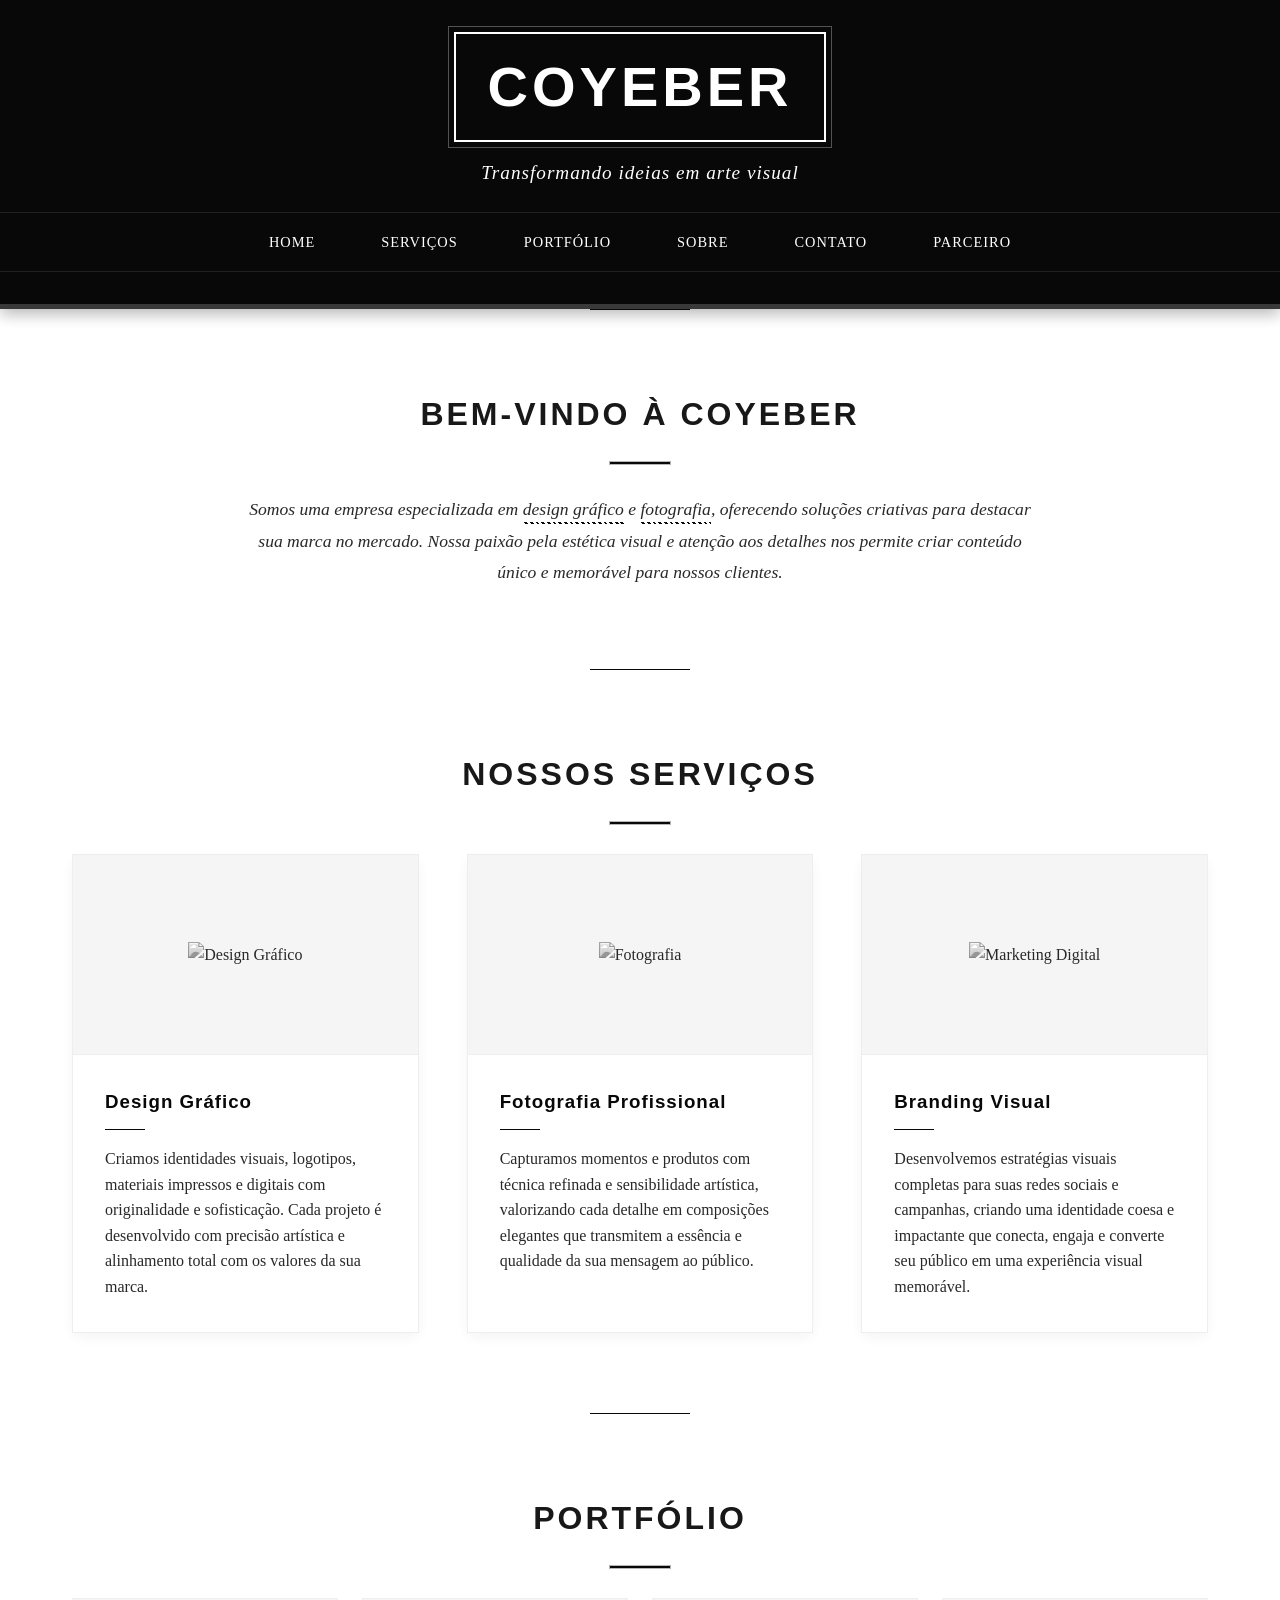
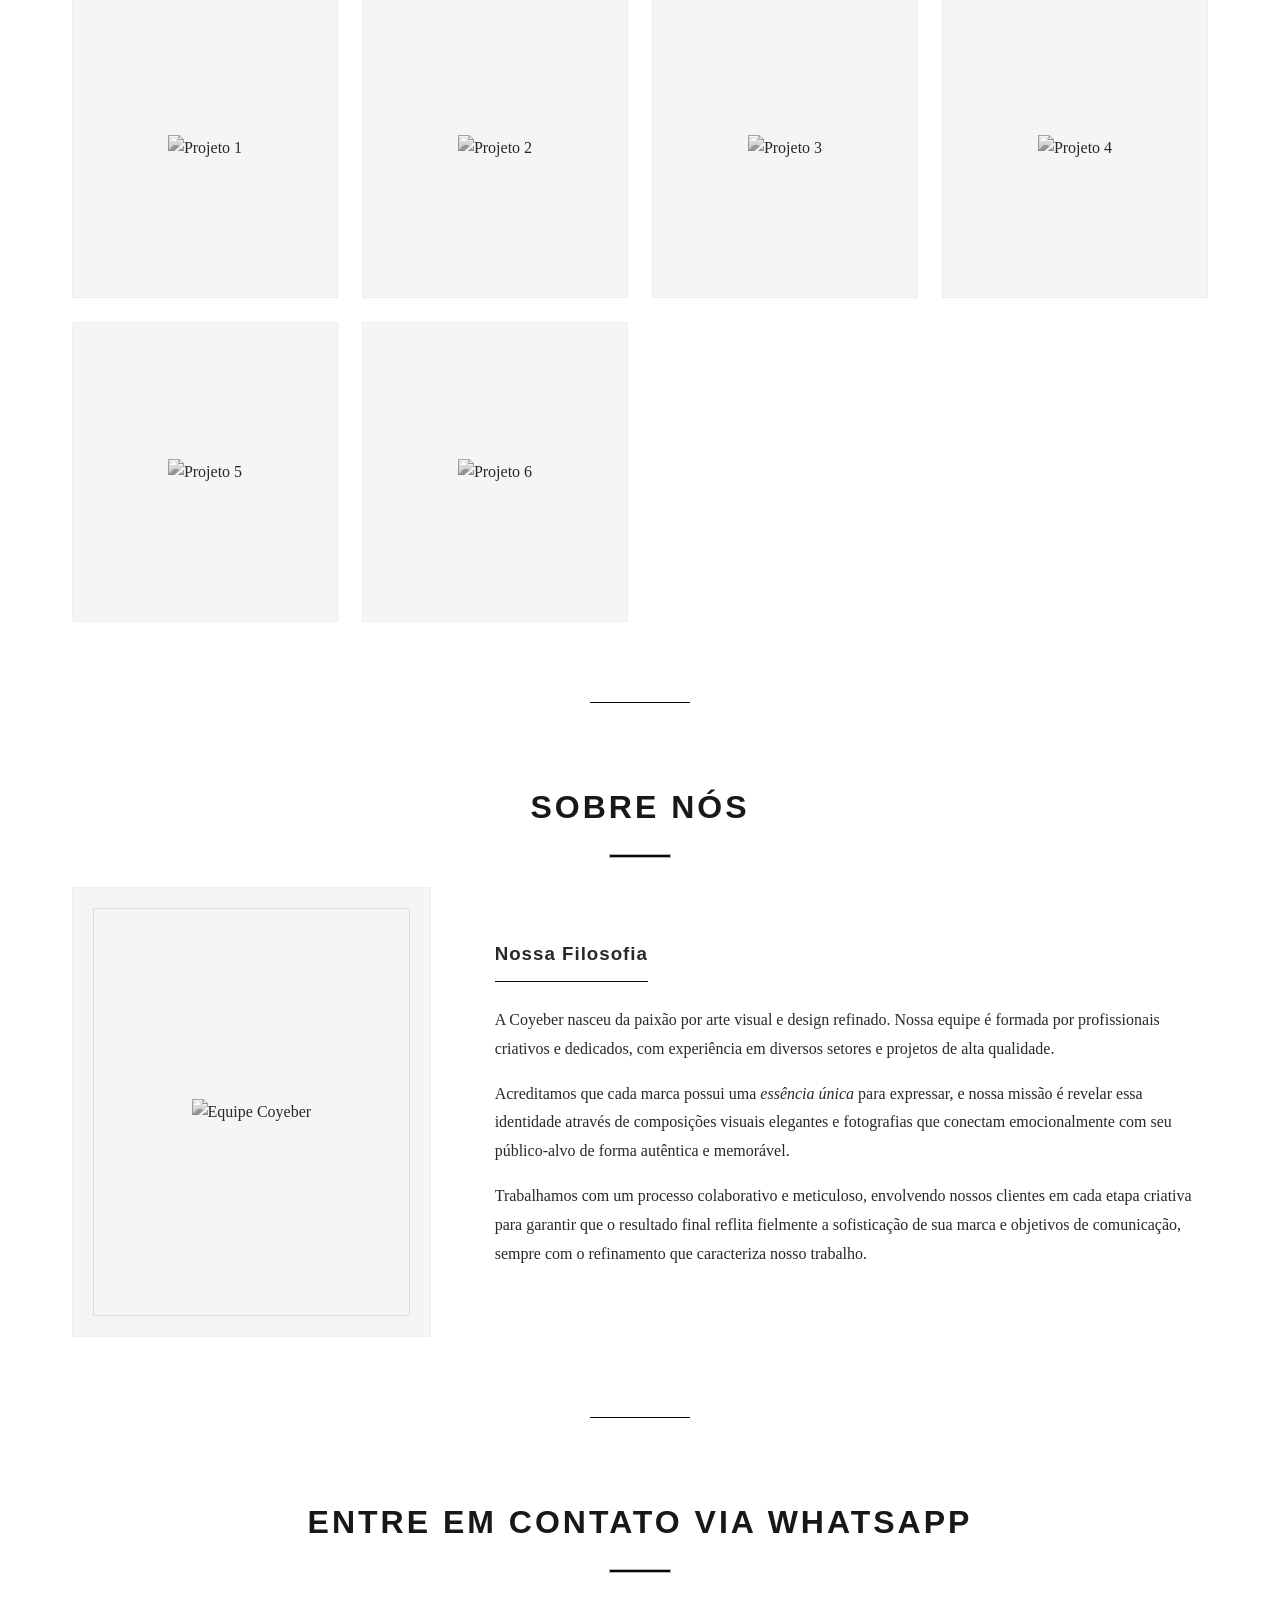
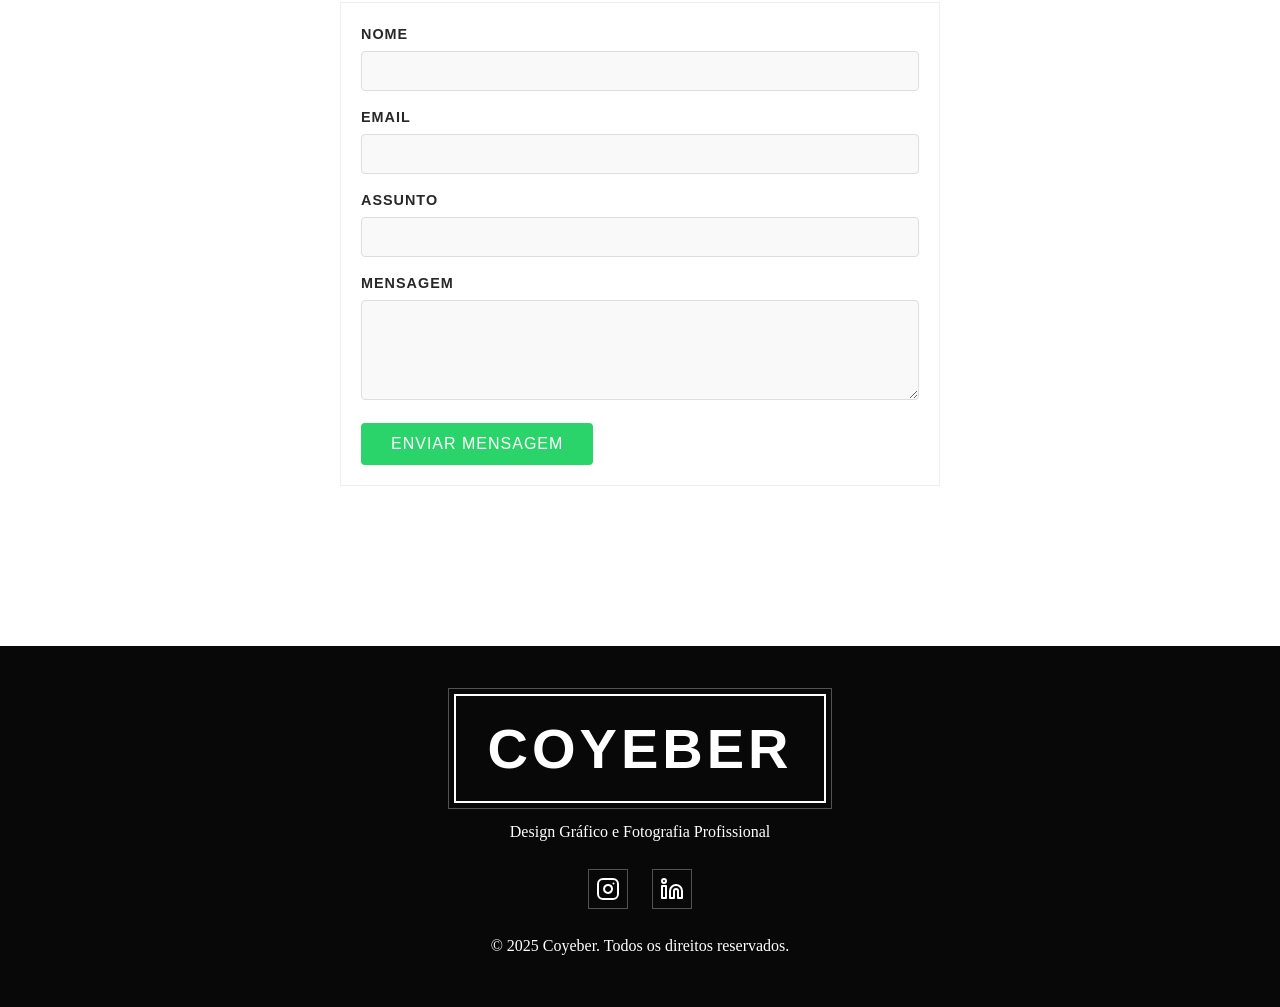
==== index.html @ 1d42cf5b "Add files via upload" ====
<!DOCTYPE html>
<html lang="pt-BR">
<head>
    <meta charset="UTF-8">
    <meta name="viewport" content="width=device-width, initial-scale=1.0">
    <title>Coyeber - Design Gráfico e Fotografia</title>
    <link rel="stylesheet" href="styles.css">
</head>

<head>
    <link rel="icon" type="image/png" href="https://i.ibb.co/xt2hvfv3/Screenshot-3-removebg-preview.png">
</head>
<body>
    <header>
        <div class="logo">COYEBER</div>
        <p class="tagline">Transformando ideias em arte visual</p>
        <nav>
            <ul>
                <li><a href="#home">Home</a></li>
                <li><a href="#services">Serviços</a></li>
                <li><a href="#portfolio">Portfólio</a></li>
                <li><a href="#about">Sobre</a></li>
                <li><a href="#contact">Contato</a></li>
                 <li><a href="about.html">Parceiro</a></li>
            </ul>
        </nav>
    </header>

    <section id="home">
        <h2>Bem-vindo à Coyeber</h2>
        <p style="text-align: center; max-width: 800px; margin: 0 auto; font-size: 1.1rem; line-height: 1.8; font-style: italic;">
            Somos uma empresa especializada em <span class="highlight-text">design gráfico</span> e <span class="highlight-text">fotografia</span>, 
            oferecendo soluções criativas para destacar sua marca no mercado. 
            Nossa paixão pela estética visual e atenção aos detalhes nos permite 
            criar conteúdo único e memorável para nossos clientes.
        </p>
    </section>

    <section id="services">
        <h2>Nossos Serviços</h2>
        <div class="services">
            <div class="service-card">
                <div class="service-img">
                    <img src="https://cdn.pixabay.com/photo/2025/05/13/12/40/sailboat-9597523_1280.jpg" alt="Design Gráfico">
                </div>
                <div class="service-content">
                    <h3>Design Gráfico</h3>
                    <p>Criamos identidades visuais, logotipos, materiais impressos e digitais com 
                       originalidade e sofisticação. Cada projeto é desenvolvido com precisão artística
                       e alinhamento total com os valores da sua marca.</p>
                </div>
            </div>
            
            <div class="service-card">
                <div class="service-img">
                    <img src="https://cdn.pixabay.com/photo/2025/05/07/18/46/lake-9585821_1280.jpg" alt="Fotografia">
                </div>
                <div class="service-content">
                    <h3>Fotografia Profissional</h3>
                    <p>Capturamos momentos e produtos com técnica refinada e sensibilidade artística, 
                       valorizando cada detalhe em composições elegantes que transmitem a essência 
                       e qualidade da sua mensagem ao público.</p>
                </div>
            </div>
            
            <div class="service-card">
                <div class="service-img">
                    <img src="https://cdn.pixabay.com/photo/2025/04/27/13/31/avocado-9563037_1280.png" alt="Marketing Digital">
                </div>
                <div class="service-content">
                    <h3>Branding Visual</h3>
                    <p>Desenvolvemos estratégias visuais completas para suas redes sociais e campanhas, 
                       criando uma identidade coesa e impactante que conecta, engaja e converte 
                       seu público em uma experiência visual memorável.</p>
                </div>
            </div>
        </div>
    </section>

    <section id="portfolio">
        <h2>Portfólio</h2>
        <div class="portfolio">
            <div class="portfolio-item">
                <img src="https://i.ibb.co/rRFffdH9/web2.png" alt="Projeto 1">
            </div>
            <div class="portfolio-item">
                <img src="https://i.ibb.co/fY47yX92/web1.png" alt="Projeto 2">
            </div>
            <div class="portfolio-item">
                <img src="https://i.ibb.co/Cpt9PYq6/web5.png" alt="Projeto 3">
            </div>
            <div class="portfolio-item">
                <img src="https://i.ibb.co/HDzFT3Fx/web3.png" alt="Projeto 4">
            </div>
            <div class="portfolio-item">
                <img src="https://i.ibb.co/k2YScjtb/web44.png" alt="Projeto 5">
            </div>
            <div class="portfolio-item">
                <img src="https://i.ibb.co/rf5d02sd/web55.png" alt="Projeto 6">
            </div>
        </div>
    </section>

    <section id="about">
        <h2>Sobre Nós</h2>
        <div class="about">
            <div class="about-img">
                <img src="https://i.ibb.co/Ldh6qwVG/312362047-164288369580008-6071600984556592697-n.jpg" alt="Equipe Coyeber">
            </div>
            <div class="about-content">
                <h3>Nossa Filosofia</h3>
                <p>A Coyeber nasceu da paixão por arte visual e design refinado. Nossa equipe é formada por profissionais 
                   criativos e dedicados, com experiência em diversos setores e projetos de alta qualidade.</p>
                <p>Acreditamos que cada marca possui uma <em>essência única</em> para expressar, e nossa missão é revelar 
                   essa identidade através de composições visuais elegantes e fotografias que conectam emocionalmente 
                   com seu público-alvo de forma autêntica e memorável.</p>
                <p>Trabalhamos com um processo colaborativo e meticuloso, envolvendo nossos clientes em cada etapa criativa para 
                   garantir que o resultado final reflita fielmente a sofisticação de sua marca e objetivos 
                   de comunicação, sempre com o refinamento que caracteriza nosso trabalho.</p>
            </div>
        </div>
    </section>

    <section id="contact">
        <h2>Entre em Contato via WhatsApp</h2>
        <div class="contact-form">
            <form id="whatsappForm">
                <div class="form-group">
                    <label for="name">Nome</label>
                    <input type="text" id="name" name="name" required>
                </div>
                <div class="form-group">
                    <label for="email">Email</label>
                    <input type="email" id="email" name="email" required>
                </div>
                <div class="form-group">
                    <label for="subject">Assunto</label>
                    <input type="text" id="subject" name="subject" required>
                </div>
                <div class="form-group">
                    <label for="message">Mensagem</label>
                    <textarea id="message" name="message" required></textarea>
                </div>
                <button type="submit">Enviar Mensagem</button>
            </form>
        </div>
    </section>

    <script>
        document.getElementById('whatsappForm').addEventListener('submit', function(e) {
            e.preventDefault();
            
         
            const nome = document.getElementById('name').value;
            const email = document.getElementById('email').value;
            const assunto = document.getElementById('subject').value;
            const mensagem = document.getElementById('message').value;
            
            const mensagemFormatada = `Nome: ${nome}%0AEmail: ${email}%0AAssunto: ${assunto}%0AMensagem: ${mensagem}`;
            
           
            const whatsappURL = `https://api.whatsapp.com/send?phone=+5581991485100&text=${mensagemFormatada}`;
            
            
            window.open(whatsappURL, '_blank');
        });
    </script>
</body>
</html>
    </section>

    <footer>
        <div class="logo">COYEBER</div>
        <p>Design Gráfico e Fotografia Profissional</p>
        <div class="social-links">
            <a href="https://www.instagram.com/coyeber/?hl=pt" target="_blank" aria-label="Instagram">
                <svg xmlns="http://www.w3.org/2000/svg" width="24" height="24" viewBox="0 0 24 24" fill="none" stroke="currentColor" stroke-width="2" stroke-linecap="round" stroke-linejoin="round">
                    <rect x="2" y="2" width="20" height="20" rx="5" ry="5"></rect>
                    <path d="M16 11.37A4 4 0 1 1 12.63 8 4 4 0 0 1 16 11.37z"></path>
                    <line x1="17.5" y1="6.5" x2="17.51" y2="6.5"></line>
                </svg>
            </a>
        
            <a href="https://www.linkedin.com/in/sergio-bandeira-da-cruz-junior-574755274/" target="_blank" aria-label="LinkedIn">
                <svg xmlns="http://www.w3.org/2000/svg" width="24" height="24" viewBox="0 0 24 24" fill="none" stroke="currentColor" stroke-width="2" stroke-linecap="round" stroke-linejoin="round">
                    <path d="M16 8a6 6 0 0 1 6 6v7h-4v-7a2 2 0 0 0-2-2 2 2 0 0 0-2 2v7h-4v-7a6 6 0 0 1 6-6z"></path>
                    <rect x="2" y="9" width="4" height="12"></rect>
                    <circle cx="4" cy="4" r="2"></circle>
                </svg>
            </a>
        </div>
        <p>&copy; 2025 Coyeber. Todos os direitos reservados.</p>
    </footer>
</body>
</html>
---- styles.css ----
:root {
    --primary-color: #000000;
    --secondary-color: #333333;
    --accent-color: #777777;
    --text-color: #222222;
    --light-color: #f5f5f5;
    --dark-color: #111111;
    --pattern-color: #444444;
}

* {
    margin: 0;
    padding: 0;
    box-sizing: border-box;
    font-family: 'Playfair Display', Georgia, serif;
}

body {
    background-color: var(--light-color);
    color: var(--text-color);
    line-height: 1.6;
    background-image: 
        radial-gradient(var(--pattern-color) 2px, transparent 2px),
        radial-gradient(var(--pattern-color) 2px, transparent 2px);
    background-size: 50px 50px;
    background-position: 0 0, 25px 25px;
    background-color: white;
    background-attachment: fixed;
    background-blend-mode: overlay;
    opacity: 0.97;
}

header {
    background-color: #000;
    background-image: url("https://e1.pxfuel.com/desktop-wallpaper/247/613/desktop-wallpaper-cute-youtube-backgrounds-banner-youtube.jpg");
    color: white;
    padding: 2rem 0;
    text-align: center;
    border-bottom: 5px solid #333;
    box-shadow: 0 5px 15px rgba(0, 0, 0, 0.3);
}

.logo {
    font-size: 3.5rem;
    font-weight: bold;
    letter-spacing: 4px;
    margin-bottom: 1rem;
    position: relative;
    display: inline-block;
    font-family: 'Montserrat', sans-serif;
    text-transform: uppercase;
    padding: 0.5rem 2rem;
    border: 2px solid white;
}

.logo::before {
    content: '';
    position: absolute;
    top: -8px;
    left: -8px;
    right: -8px;
    bottom: -8px;
    border: 1px solid rgba(255, 255, 255, 0.3);
}

.tagline {
    font-size: 1.2rem;
    font-weight: 300;
    margin-bottom: 1.5rem;
    font-style: italic;
    letter-spacing: 1px;
}

nav {
    background-color: rgba(0, 0, 0, 0.7);
    padding: 1rem;
    margin-top: 1.5rem;
    border-top: 1px solid rgba(255, 255, 255, 0.1);
    border-bottom: 1px solid rgba(255, 255, 255, 0.1);
}

nav ul {
    display: flex;
    justify-content: center;
    list-style: none;
}

nav ul li {
    margin: 0 1rem;
}

nav ul li a {
    color: white;
    text-decoration: none;
    font-weight: 400;
    transition: all 0.3s ease;
    text-transform: uppercase;
    font-size: 0.9rem;
    letter-spacing: 1px;
    padding: 0.5rem 1rem;
    border: 1px solid transparent;
}

nav ul li a:hover {
    color: #fff;
    border-color: rgba(255, 255, 255, 0.3);
}

section {
    padding: 5rem 2rem;
    max-width: 1200px;
    margin: 0 auto;
    position: relative;
}

section::before {
    content: '';
    position: absolute;
    top: 0;
    left: 50%;
    transform: translateX(-50%);
    width: 100px;
    height: 1px;
    background: #000;
}

h2 {
    text-align: center;
    margin-bottom: 3rem;
    color: var(--dark-color);
    position: relative;
    padding-bottom: 1.5rem;
    font-family: 'Montserrat', sans-serif;
    text-transform: uppercase;
    letter-spacing: 3px;
    font-size: 2rem;
}

h2::after {
    content: '';
    position: absolute;
    bottom: 0;
    left: 50%;
    transform: translateX(-50%);
    width: 60px;
    height: 2px;
    background: #000;
    box-shadow: 0 0 0 1px rgba(0, 0, 0, 0.3);
}

.services {
    display: grid;
    grid-template-columns: repeat(auto-fit, minmax(300px, 1fr));
    gap: 3rem;
}

.service-card {
    background-color: white;
    border-radius: 0;
    overflow: hidden;
    box-shadow: 0 5px 15px rgba(0, 0, 0, 0.05);
    transition: transform 0.3s ease, box-shadow 0.3s ease;
    position: relative;
    border: 1px solid #eee;
}

.service-card::before {
    content: '';
    position: absolute;
    top: 0;
    left: 0;
    right: 0;
    bottom: 0;
    background-image: url("https://e1.pxfuel.com/desktop-wallpaper/247/613/desktop-wallpaper-cute-youtube-backgrounds-banner-youtube.jpg");
    opacity: 0.7;
    z-index: -1;
    background-attachment: fixed;
}

.service-card:hover {
    transform: translateY(-5px);
    box-shadow: 0 15px 30px rgba(0, 0, 0, 0.1);
}

.service-img {
    height: 200px;
    background-color: #f5f5f5;
    display: flex;
    align-items: center;
    justify-content: center;
    filter: grayscale(100%);
    transition: all 0.3s ease;
    overflow: hidden;
    border-bottom: 1px solid #eee;
}

.service-card:hover .service-img {
    filter: grayscale(0%);
}

.service-content {
    padding: 2rem;
}

.service-content h3 {
    color: #000;
    margin-bottom: 1rem;
    font-family: 'Montserrat', sans-serif;
    letter-spacing: 1px;
    position: relative;
    padding-bottom: 0.8rem;
}

.service-content h3::after {
    content: '';
    position: absolute;
    bottom: 0;
    left: 0;
    width: 40px;
    height: 1px;
    background: #000;
}

.portfolio {
    display: grid;
    grid-template-columns: repeat(auto-fit, minmax(250px, 1fr));
    gap: 1.5rem;
}

.portfolio-item {
    height: 300px;
    background-color: #f5f5f5;
    overflow: hidden;
    position: relative;
    display: flex;
    align-items: center;
    justify-content: center;
    filter: grayscale(100%);
    transition: all 0.4s ease;
    border: 1px solid #eee;
}

.portfolio-item::after {
    content: '';
    position: absolute;
    top: 0;
    left: 0;
    right: 0;
    bottom: 0;
    background: rgba(0, 0, 0, 0);
    transition: all 0.4s ease;
    z-index: 1;
}

.portfolio-item:hover {
    filter: grayscale(0%);
}

.portfolio-item:hover::after {
    background: rgba(0, 0, 0, 0.1);
}

.about {
    display: flex;
    align-items: center;
    gap: 4rem;
    flex-wrap: wrap;
}

.about-img {
    flex: 1;
    min-width: 300px;
    height: 450px;
    background-color: #f5f5f5;
    position: relative;
    display: flex;
    align-items: center;
    justify-content: center;
    filter: grayscale(100%);
    transition: all 0.3s ease;
    overflow: hidden;
    border: 1px solid #eee;
}

.about-img::before {
    content: '';
    position: absolute;
    top: 20px;
    left: 20px;
    right: 20px;
    bottom: 20px;
    border: 1px solid rgba(0, 0, 0, 0.1);
    z-index: 1;
}

.about-content {
    flex: 2;
    min-width: 300px;
}

.about-content h3 {
    margin-bottom: 1.5rem;
    font-family: 'Montserrat', sans-serif;
    letter-spacing: 1px;
    position: relative;
    padding-bottom: 0.8rem;
    display: inline-block;
}

.about-content h3::after {
    content: '';
    position: absolute;
    bottom: 0;
    left: 0;
    width: 100%;
    height: 1px;
    background: #000;
}

.about-content p {
    margin-bottom: 1rem;
    line-height: 1.8;
}

.contact-form {
    max-width: 600px;
    margin: 0 auto;
    padding: 2rem;
    background-color: white;
    border: 1px solid #eee;
    position: relative;
}

.contact-form::before {
    content: '';
    position: absolute;
    top: 0;
    left: 0;
    right: 0;
    bottom: 0;
    background-image: url("data:image/svg+xml,%3Csvg width='6' height='6' viewBox='0 0 6 6' xmlns='http://www.w3.org/2000/svg'%3E%3Cg fill='%23000000' fill-opacity='0.03' fill-rule='evenodd'%3E%3Cpath d='M5 0h1L0 5v1H5V0zm1 5v1H5v-1H0v-1h5V0h1v5z'/%3E%3C/g%3E%3C/svg%3E");
    z-index: -1;
    opacity: 0.7;
}

.form-group {
    margin-bottom: 1.5rem;
}

.form-group label {
    display: block;
    margin-bottom: 0.5rem;
    font-weight: 500;
    font-family: 'Montserrat', sans-serif;
    letter-spacing: 1px;
    font-size: 0.9rem;
    text-transform: uppercase;
}

.form-group input,
.form-group textarea {
    width: 100%;
    padding: 0.75rem;
    border: 1px solid #ddd;
    font-size: 1rem;
    background-color: #f9f9f9;
    transition: all 0.3s ease;
}

.form-group input:focus,
.form-group textarea:focus {
    outline: none;
    border-color: #000;
    box-shadow: 0 0 0 2px rgba(0, 0, 0, 0.1);
}

.form-group textarea {
    height: 150px;
    resize: vertical;
}

button {
    background-color: #000;
    color: white;
    border: none;
    padding: 0.75rem 2rem;
    font-size: 0.9rem;
    cursor: pointer;
    transition: all 0.3s ease;
    text-transform: uppercase;
    letter-spacing: 1px;
    position: relative;
    overflow: hidden;
    font-family: 'Montserrat', sans-serif;
}

button::after {
    content: '';
    position: absolute;
    top: 0;
    left: -100%;
    width: 100%;
    height: 100%;
    background: rgba(255, 255, 255, 0.2);
    transition: all 0.3s ease;
}

button:hover::after {
    left: 100%;
}

button:hover {
    background-color: #333;
}

footer {
    background-color: #000;
    color: white;
    text-align: center;
    padding: 3rem 2rem;
    margin-top: 5rem;
    background-image: url("https://e1.pxfuel.com/desktop-wallpaper/247/613/desktop-wallpaper-cute-youtube-backgrounds-banner-youtube.jpg");
}

.social-links {
    display: flex;
    justify-content: center;
    margin: 1.5rem 0;
    gap: 1.5rem;
}

.social-links a {
    color: white;
    font-size: 1.5rem;
    transition: all 0.3s ease;
    width: 40px;
    height: 40px;
    border: 1px solid rgba(255, 255, 255, 0.3);
    display: flex;
    align-items: center;
    justify-content: center;
}

.social-links a:hover {
    color: #fff;
    background-color: rgba(255, 255, 255, 0.1);
    transform: translateY(-3px);
}

@media (max-width: 768px) {
    .logo {
        font-size: 2.5rem;
        letter-spacing: 2px;
        padding: 0.3rem 1rem;
    }
    
    nav ul {
        flex-direction: column;
        gap: 0.5rem;
        align-items: center;
    }
    
    nav ul li a {
        padding: 0.3rem 0.8rem;
        font-size: 0.8rem;
    }
    
    .about {
        flex-direction: column;
        gap: 2rem;
    }
    
    section {
        padding: 3rem 1rem;
    }
    
    h2 {
        font-size: 1.5rem;
        letter-spacing: 2px;
    }
    
    .services {
        gap: 2rem;
    }
    
    .portfolio {
        grid-template-columns: repeat(auto-fit, minmax(200px, 1fr));
        gap: 1rem;
    }
    
    .portfolio-item {
        height: 250px;
    }
}


.highlight-text {
    position: relative;
    display: inline-block;
}

.highlight-text::after {
    content: '';
    position: absolute;
    bottom: 2px;
    left: 0;
    width: 100%;
    height: 2px;
    background: repeating-linear-gradient(
        45deg,
        transparent,
        transparent 2px,
        #000 2px,
        #000 4px
    );
}

.turtle-pattern {
    background-image: 
        radial-gradient(circle at 25% 25%, #000 2px, transparent 2px),
        radial-gradient(circle at 75% 75%, #000 2px, transparent 2px),
        radial-gradient(circle at 25% 75%, #000 1px, transparent 1px),
        radial-gradient(circle at 75% 25%, #000 1px, transparent 1px);
    background-size: 40px 40px;
    background-position: 0 0, 0 0, 20px 20px, 20px 20px;
}

.contact-form {
    max-width: 600px;
    margin: 0 auto;
    padding: 20px;
}

.form-group {
    margin-bottom: 15px;
}

.form-group label {
    display: block;
    margin-bottom: 5px;
    font-weight: bold;
}

.form-group input,
.form-group textarea {
    width: 100%;
    padding: 10px;
    border: 1px solid #ddd;
    border-radius: 4px;
    font-size: 16px;
}

.form-group textarea {
    height: 100px;
    resize: vertical;
}

button[type="submit"] {
    background-color: #25D366;
    color: white;
    padding: 12px 30px;
    border: none;
    border-radius: 4px;
    font-size: 16px;
    cursor: pointer;
    transition: background-color 0.3s;
}

button[type="submit"]:hover {
    background-color: #128C7E;
}

h2 {
    text-align: center;
    margin-bottom: 30px;
}
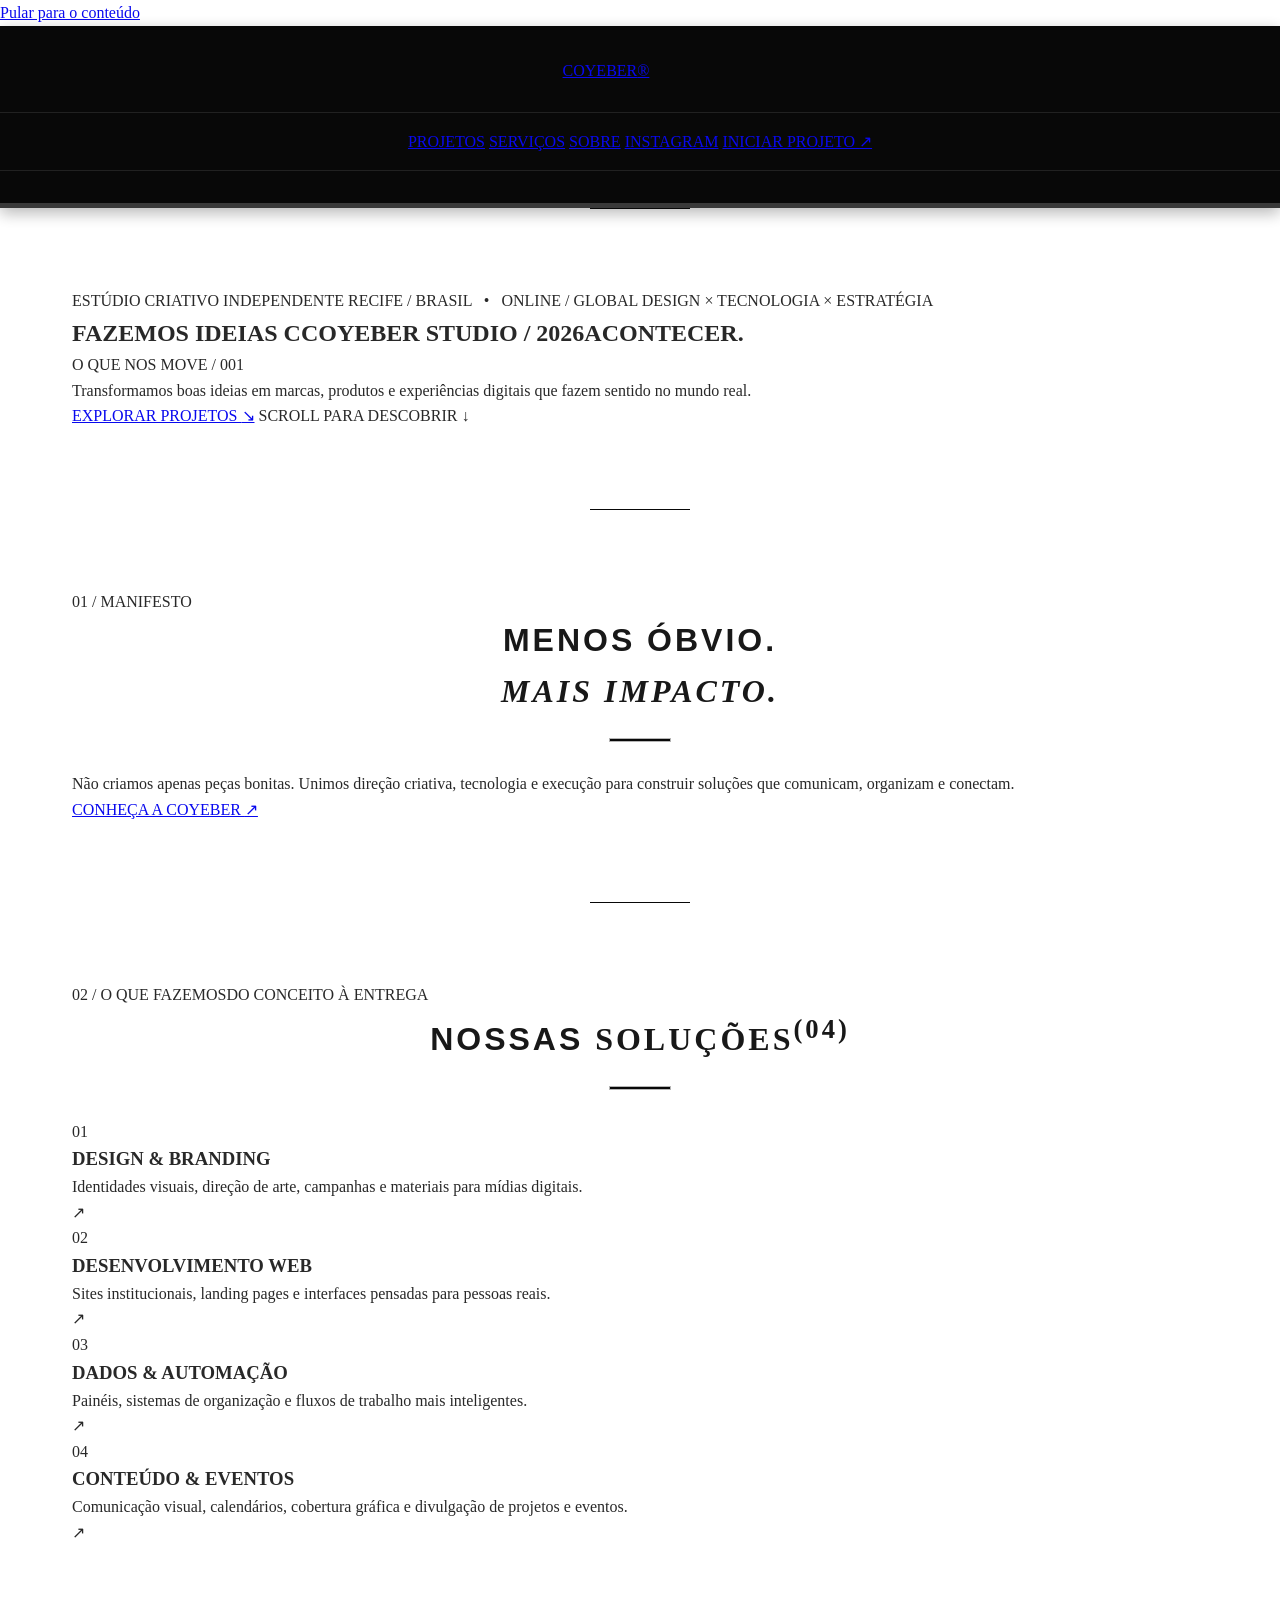
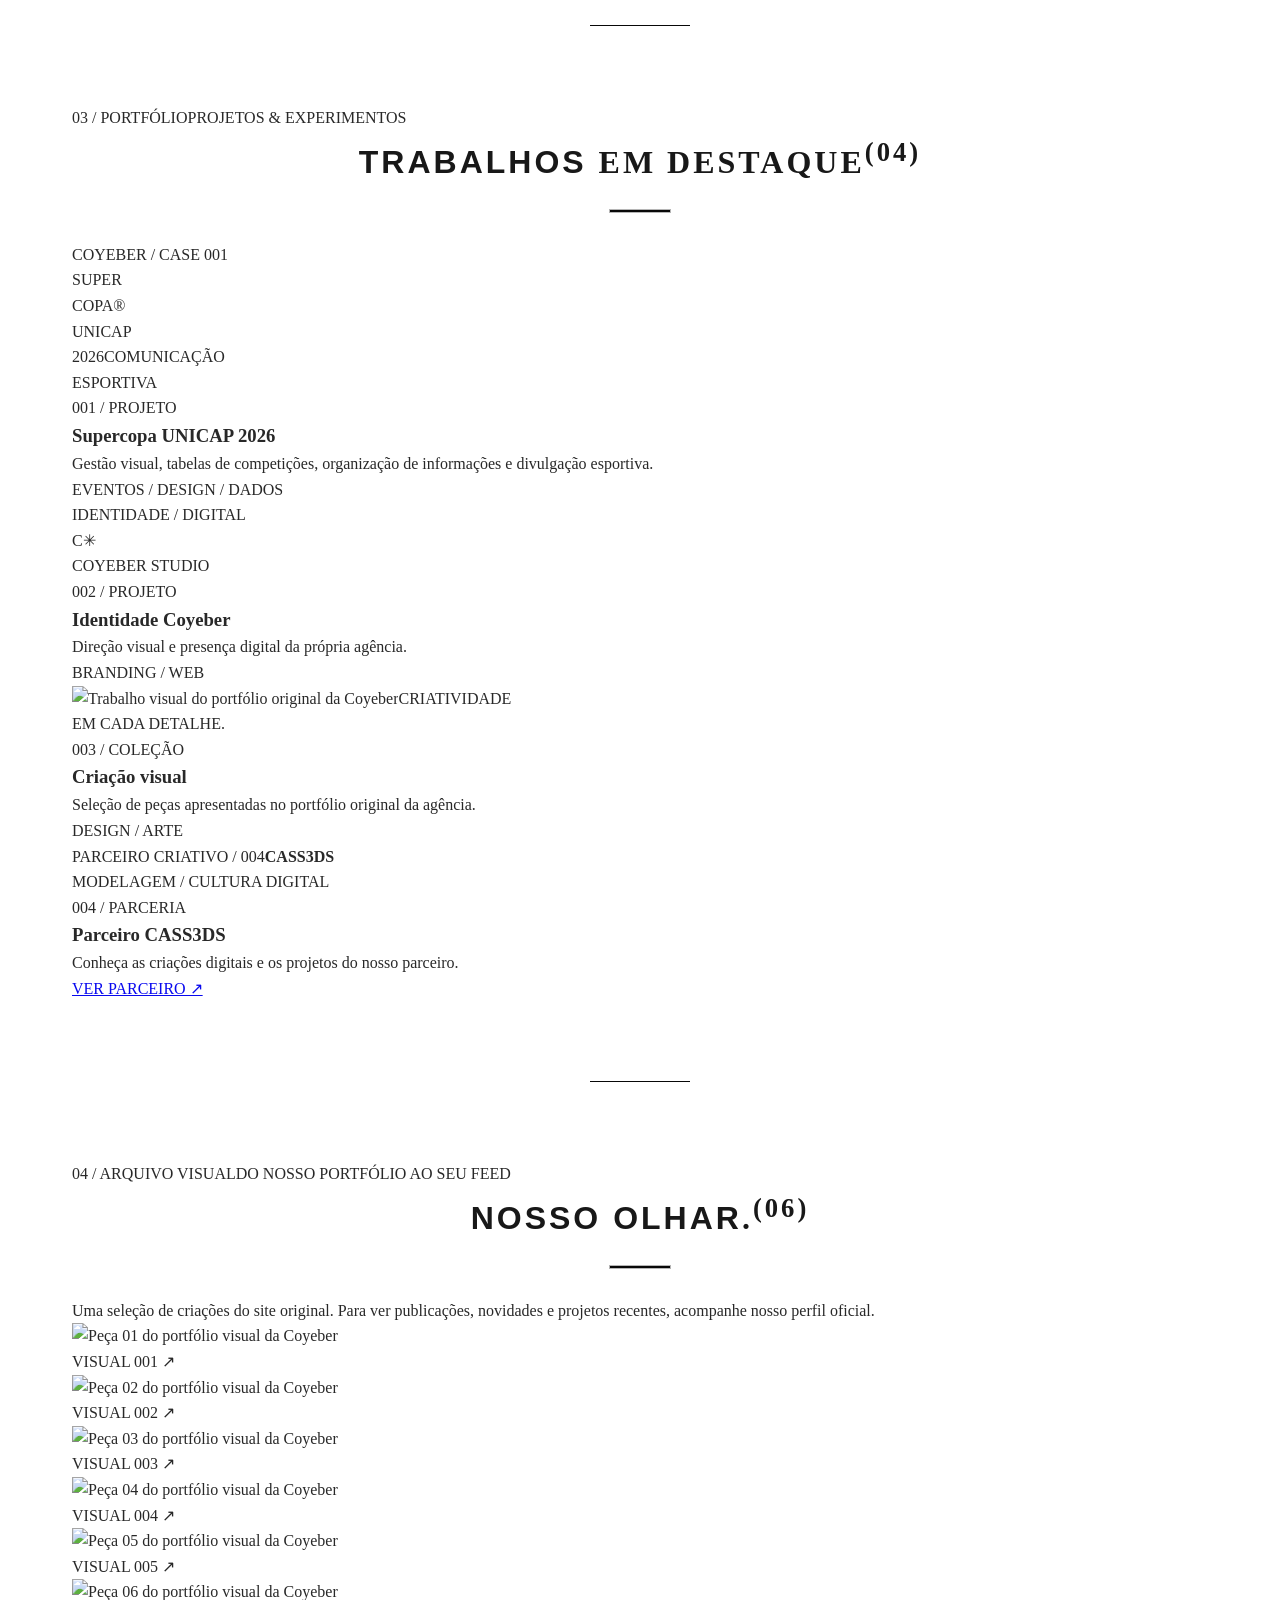
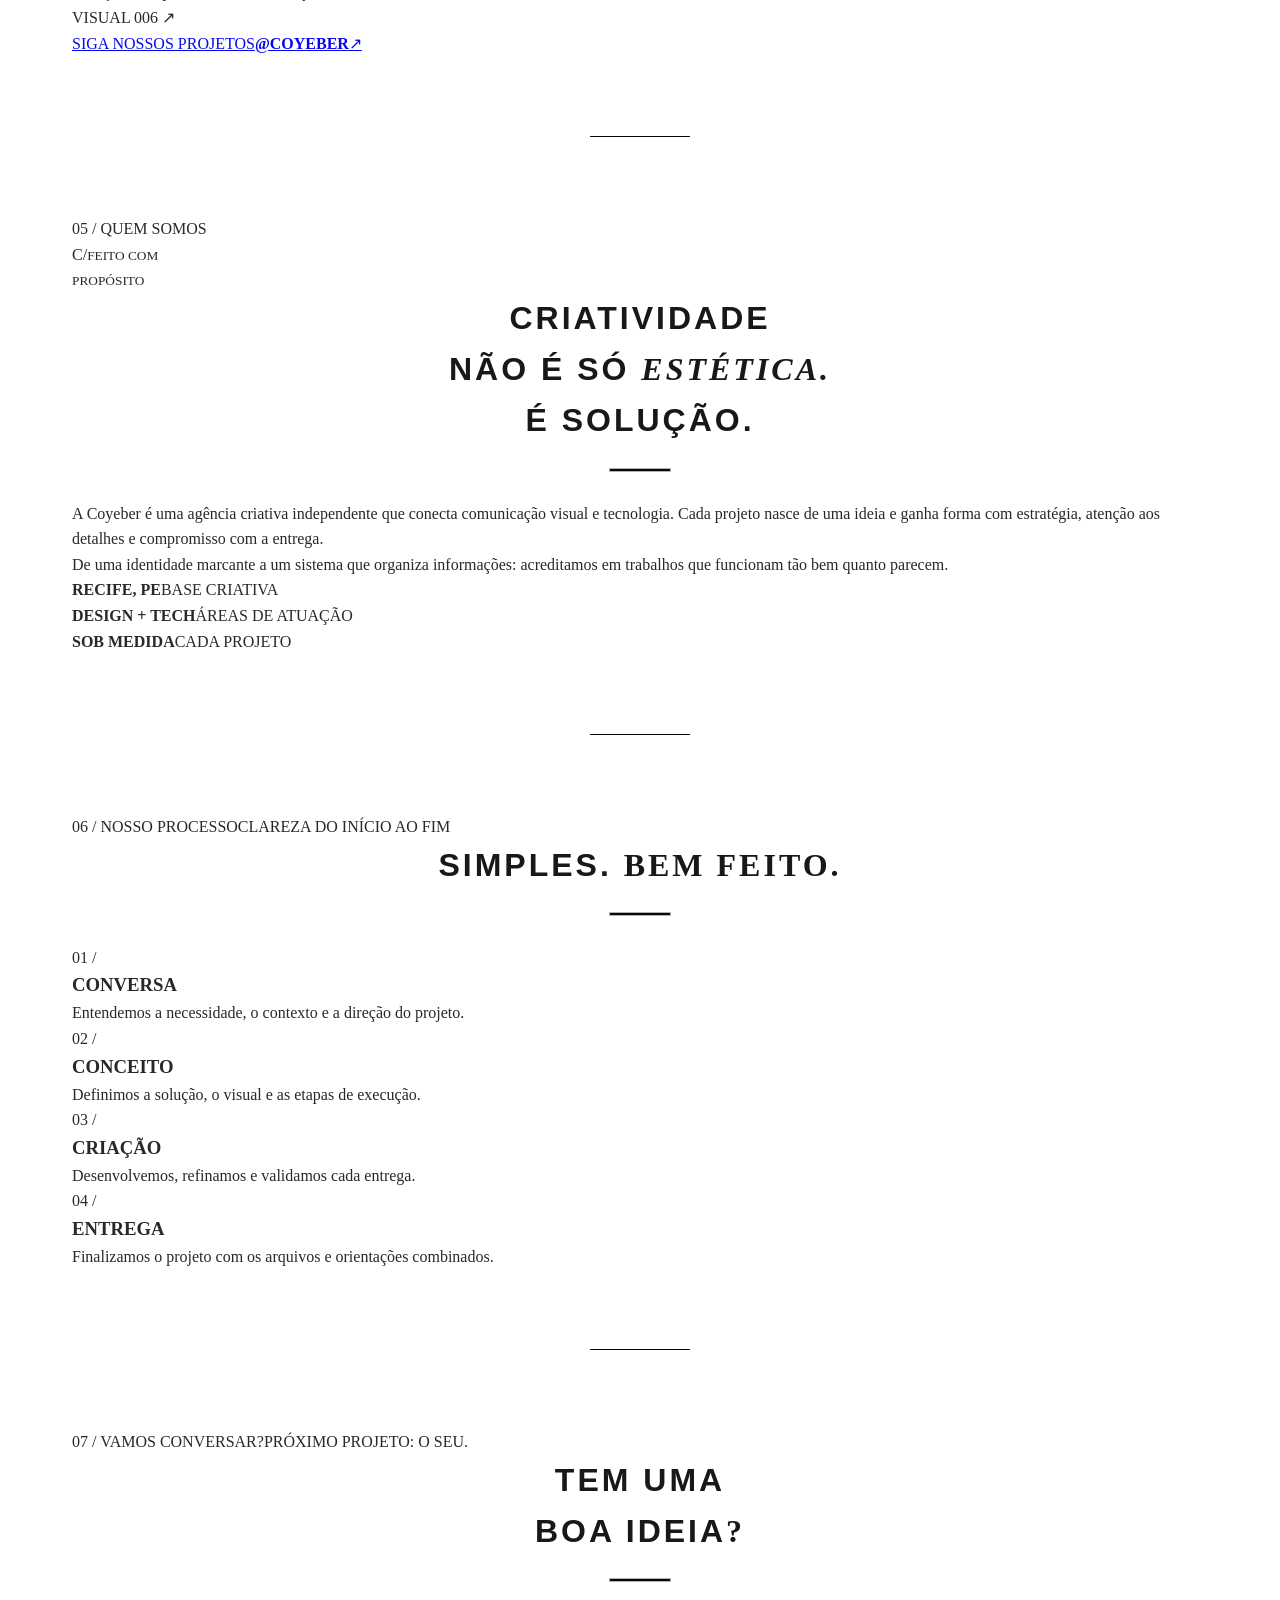
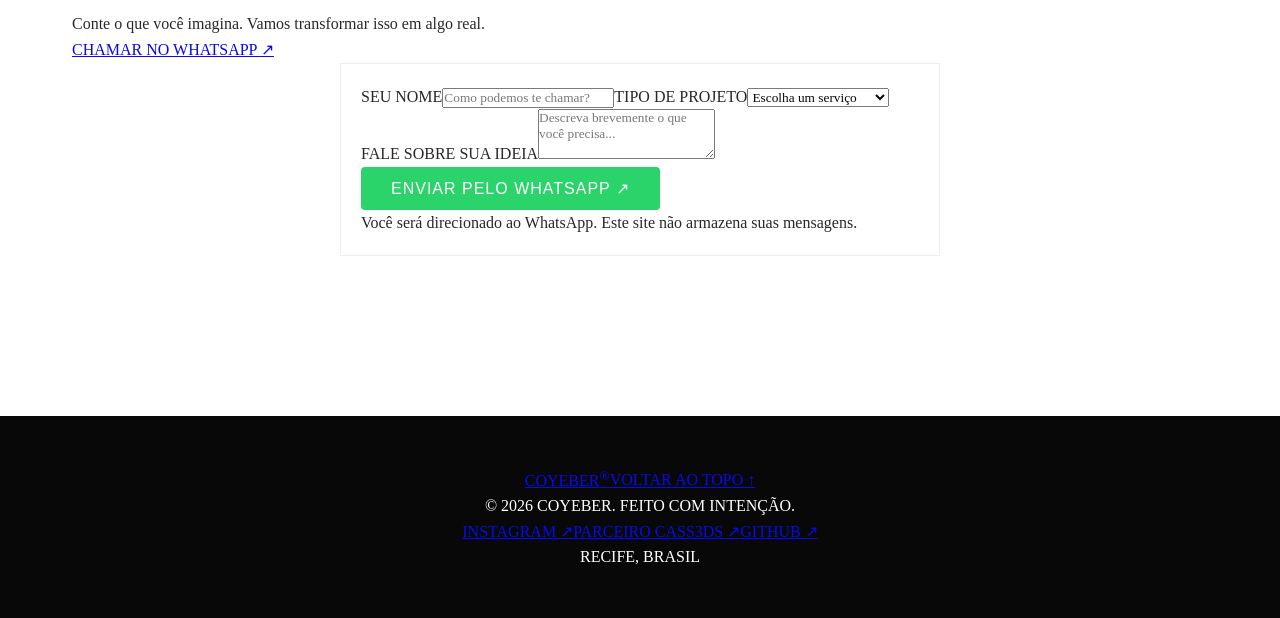
==== commit 9272bbb0: "Redesign: reestrutura landing page e portfolio Coyeber" ====
--- a/index.html
+++ b/index.html
@@ -1,195 +1,166 @@
-<!DOCTYPE html>
-<html lang="pt-BR">
-<head>
-    <meta charset="UTF-8">
-    <meta name="viewport" content="width=device-width, initial-scale=1.0">
-    <title>Coyeber - Design Gráfico e Fotografia</title>
-    <link rel="stylesheet" href="styles.css">
-</head>
-
-<head>
-    <link rel="icon" type="image/png" href="https://i.ibb.co/xt2hvfv3/Screenshot-3-removebg-preview.png">
-</head>
-<body>
-    <header>
-        <div class="logo">COYEBER</div>
-        <p class="tagline">Transformando ideias em arte visual</p>
-        <nav>
-            <ul>
-                <li><a href="#home">Home</a></li>
-                <li><a href="#services">Serviços</a></li>
-                <li><a href="#portfolio">Portfólio</a></li>
-                <li><a href="#about">Sobre</a></li>
-                <li><a href="#contact">Contato</a></li>
-                 <li><a href="about.html">Parceiro</a></li>
-            </ul>
-        </nav>
-    </header>
-
-    <section id="home">
-        <h2>Bem-vindo à Coyeber</h2>
-        <p style="text-align: center; max-width: 800px; margin: 0 auto; font-size: 1.1rem; line-height: 1.8; font-style: italic;">
-            Somos uma empresa especializada em <span class="highlight-text">design gráfico</span> e <span class="highlight-text">fotografia</span>, 
-            oferecendo soluções criativas para destacar sua marca no mercado. 
-            Nossa paixão pela estética visual e atenção aos detalhes nos permite 
-            criar conteúdo único e memorável para nossos clientes.
-        </p>
-    </section>
-
-    <section id="services">
-        <h2>Nossos Serviços</h2>
-        <div class="services">
-            <div class="service-card">
-                <div class="service-img">
-                    <img src="https://cdn.pixabay.com/photo/2025/05/13/12/40/sailboat-9597523_1280.jpg" alt="Design Gráfico">
-                </div>
-                <div class="service-content">
-                    <h3>Design Gráfico</h3>
-                    <p>Criamos identidades visuais, logotipos, materiais impressos e digitais com 
-                       originalidade e sofisticação. Cada projeto é desenvolvido com precisão artística
-                       e alinhamento total com os valores da sua marca.</p>
-                </div>
-            </div>
-            
-            <div class="service-card">
-                <div class="service-img">
-                    <img src="https://cdn.pixabay.com/photo/2025/05/07/18/46/lake-9585821_1280.jpg" alt="Fotografia">
-                </div>
-                <div class="service-content">
-                    <h3>Fotografia Profissional</h3>
-                    <p>Capturamos momentos e produtos com técnica refinada e sensibilidade artística, 
-                       valorizando cada detalhe em composições elegantes que transmitem a essência 
-                       e qualidade da sua mensagem ao público.</p>
-                </div>
-            </div>
-            
-            <div class="service-card">
-                <div class="service-img">
-                    <img src="https://cdn.pixabay.com/photo/2025/04/27/13/31/avocado-9563037_1280.png" alt="Marketing Digital">
-                </div>
-                <div class="service-content">
-                    <h3>Branding Visual</h3>
-                    <p>Desenvolvemos estratégias visuais completas para suas redes sociais e campanhas, 
-                       criando uma identidade coesa e impactante que conecta, engaja e converte 
-                       seu público em uma experiência visual memorável.</p>
-                </div>
-            </div>
-        </div>
-    </section>
-
-    <section id="portfolio">
-        <h2>Portfólio</h2>
-        <div class="portfolio">
-            <div class="portfolio-item">
-                <img src="https://i.ibb.co/rRFffdH9/web2.png" alt="Projeto 1">
-            </div>
-            <div class="portfolio-item">
-                <img src="https://i.ibb.co/fY47yX92/web1.png" alt="Projeto 2">
-            </div>
-            <div class="portfolio-item">
-                <img src="https://i.ibb.co/Cpt9PYq6/web5.png" alt="Projeto 3">
-            </div>
-            <div class="portfolio-item">
-                <img src="https://i.ibb.co/HDzFT3Fx/web3.png" alt="Projeto 4">
-            </div>
-            <div class="portfolio-item">
-                <img src="https://i.ibb.co/k2YScjtb/web44.png" alt="Projeto 5">
-            </div>
-            <div class="portfolio-item">
-                <img src="https://i.ibb.co/rf5d02sd/web55.png" alt="Projeto 6">
-            </div>
-        </div>
-    </section>
-
-    <section id="about">
-        <h2>Sobre Nós</h2>
-        <div class="about">
-            <div class="about-img">
-                <img src="https://i.ibb.co/Ldh6qwVG/312362047-164288369580008-6071600984556592697-n.jpg" alt="Equipe Coyeber">
-            </div>
-            <div class="about-content">
-                <h3>Nossa Filosofia</h3>
-                <p>A Coyeber nasceu da paixão por arte visual e design refinado. Nossa equipe é formada por profissionais 
-                   criativos e dedicados, com experiência em diversos setores e projetos de alta qualidade.</p>
-                <p>Acreditamos que cada marca possui uma <em>essência única</em> para expressar, e nossa missão é revelar 
-                   essa identidade através de composições visuais elegantes e fotografias que conectam emocionalmente 
-                   com seu público-alvo de forma autêntica e memorável.</p>
-                <p>Trabalhamos com um processo colaborativo e meticuloso, envolvendo nossos clientes em cada etapa criativa para 
-                   garantir que o resultado final reflita fielmente a sofisticação de sua marca e objetivos 
-                   de comunicação, sempre com o refinamento que caracteriza nosso trabalho.</p>
-            </div>
-        </div>
-    </section>
-
-    <section id="contact">
-        <h2>Entre em Contato via WhatsApp</h2>
-        <div class="contact-form">
-            <form id="whatsappForm">
-                <div class="form-group">
-                    <label for="name">Nome</label>
-                    <input type="text" id="name" name="name" required>
-                </div>
-                <div class="form-group">
-                    <label for="email">Email</label>
-                    <input type="email" id="email" name="email" required>
-                </div>
-                <div class="form-group">
-                    <label for="subject">Assunto</label>
-                    <input type="text" id="subject" name="subject" required>
-                </div>
-                <div class="form-group">
-                    <label for="message">Mensagem</label>
-                    <textarea id="message" name="message" required></textarea>
-                </div>
-                <button type="submit">Enviar Mensagem</button>
-            </form>
-        </div>
-    </section>
-
-    <script>
-        document.getElementById('whatsappForm').addEventListener('submit', function(e) {
-            e.preventDefault();
-            
-         
-            const nome = document.getElementById('name').value;
-            const email = document.getElementById('email').value;
-            const assunto = document.getElementById('subject').value;
-            const mensagem = document.getElementById('message').value;
-            
-            const mensagemFormatada = `Nome: ${nome}%0AEmail: ${email}%0AAssunto: ${assunto}%0AMensagem: ${mensagem}`;
-            
-           
-            const whatsappURL = `https://api.whatsapp.com/send?phone=+5581991485100&text=${mensagemFormatada}`;
-            
-            
-            window.open(whatsappURL, '_blank');
-        });
-    </script>
-</body>
-</html>
-    </section>
-
-    <footer>
-        <div class="logo">COYEBER</div>
-        <p>Design Gráfico e Fotografia Profissional</p>
-        <div class="social-links">
-            <a href="https://www.instagram.com/coyeber/?hl=pt" target="_blank" aria-label="Instagram">
-                <svg xmlns="http://www.w3.org/2000/svg" width="24" height="24" viewBox="0 0 24 24" fill="none" stroke="currentColor" stroke-width="2" stroke-linecap="round" stroke-linejoin="round">
-                    <rect x="2" y="2" width="20" height="20" rx="5" ry="5"></rect>
-                    <path d="M16 11.37A4 4 0 1 1 12.63 8 4 4 0 0 1 16 11.37z"></path>
-                    <line x1="17.5" y1="6.5" x2="17.51" y2="6.5"></line>
-                </svg>
-            </a>
-        
-            <a href="https://www.linkedin.com/in/sergio-bandeira-da-cruz-junior-574755274/" target="_blank" aria-label="LinkedIn">
-                <svg xmlns="http://www.w3.org/2000/svg" width="24" height="24" viewBox="0 0 24 24" fill="none" stroke="currentColor" stroke-width="2" stroke-linecap="round" stroke-linejoin="round">
-                    <path d="M16 8a6 6 0 0 1 6 6v7h-4v-7a2 2 0 0 0-2-2 2 2 0 0 0-2 2v7h-4v-7a6 6 0 0 1 6-6z"></path>
-                    <rect x="2" y="9" width="4" height="12"></rect>
-                    <circle cx="4" cy="4" r="2"></circle>
-                </svg>
-            </a>
-        </div>
-        <p>&copy; 2025 Coyeber. Todos os direitos reservados.</p>
-    </footer>
-</body>
+<!DOCTYPE html>
+<html lang="pt-BR">
+<head>
+  <meta charset="UTF-8">
+  <meta name="viewport" content="width=device-width, initial-scale=1">
+  <meta name="theme-color" content="#f6f6f3">
+  <meta name="description" content="Coyeber é uma agência criativa de Recife: design, identidade visual, desenvolvimento web, dados e experiências digitais. Conheça os projetos e comece o seu.">
+  <meta name="author" content="Agência Coyeber">
+  <meta property="og:type" content="website">
+  <meta property="og:locale" content="pt_BR">
+  <meta property="og:title" content="Coyeber® — Ideias que acontecem">
+  <meta property="og:description" content="Design, tecnologia e experiências digitais. Fazemos ideias acontecer.">
+  <meta property="og:url" content="https://coyeber.github.io/page/">
+  <meta property="og:image" content="https://i.ibb.co/xt2hvfv3/Screenshot-3-removebg-preview.png">
+  <meta name="twitter:card" content="summary_large_image">
+  <link rel="canonical" href="https://coyeber.github.io/page/">
+  <link rel="icon" type="image/png" href="https://i.ibb.co/xt2hvfv3/Screenshot-3-removebg-preview.png">
+  <link rel="preconnect" href="https://fonts.googleapis.com">
+  <link rel="preconnect" href="https://fonts.gstatic.com" crossorigin>
+  <link href="https://fonts.googleapis.com/css2?family=DM+Mono:wght@400;500&family=Inter+Tight:wght@400;500;600;700;800;900&display=swap" rel="stylesheet">
+  <link rel="stylesheet" href="styles.css">
+  <title>Coyeber® — Agência criativa & tecnologia</title>
+</head>
+<body>
+  <a href="#conteudo" class="skip-link">Pular para o conteúdo</a>
+  <header class="site-header" id="topo">
+    <div class="header-inner">
+      <a href="#topo" class="brand" aria-label="Coyeber, início">COYEBER<span class="brand-mark">®</span></a>
+      <button class="menu-toggle" aria-label="Abrir menu" aria-controls="primary-nav" aria-expanded="false"><span></span><span></span></button>
+      <nav class="primary-nav" id="primary-nav" aria-label="Navegação principal">
+        <a href="#projetos"><i aria-hidden="true"></i> PROJETOS</a>
+        <a href="#servicos"><i aria-hidden="true"></i> SERVIÇOS</a>
+        <a href="#sobre"><i aria-hidden="true"></i> SOBRE</a>
+        <a href="#instagram"><i aria-hidden="true"></i> INSTAGRAM</a>
+        <a href="#contato" class="nav-contact"><i aria-hidden="true"></i> INICIAR PROJETO <span aria-hidden="true">↗</span></a>
+      </nav>
+    </div>
+  </header>
+  <main id="conteudo">
+    <section class="hero section-shell" aria-labelledby="hero-title">
+      <div class="hero-meta">
+        <span><span class="status-dot" aria-hidden="true"></span> ESTÚDIO CRIATIVO INDEPENDENTE</span>
+        <span>RECIFE / BRASIL &nbsp; • &nbsp; ONLINE / GLOBAL</span>
+        <span>DESIGN × TECNOLOGIA × ESTRATÉGIA</span>
+      </div>
+      <div class="hero-composition">
+        <h1 id="hero-title" class="hero-title">
+          <span>FAZEMOS</span>
+          <span class="hero-indent">IDEIAS</span>
+          <span class="hero-ending"><span class="hero-object" aria-label="Marca gráfica da Coyeber"><span class="hero-object-core">C</span><span class="object-caption">COYEBER STUDIO / 2026</span></span><span>ACONTECER<span class="hero-period">.</span></span></span>
+        </h1>
+        <div class="hero-side-note"><span class="small-label">O QUE NOS MOVE / 001</span><p>Transformamos boas ideias em marcas, produtos e experiências digitais que fazem sentido no mundo real.</p></div>
+      </div>
+      <div class="hero-bottom">
+        <a href="#projetos" class="inline-link">EXPLORAR PROJETOS <span aria-hidden="true">↘</span></a>
+        <span>SCROLL PARA DESCOBRIR <span aria-hidden="true">↓</span></span>
+      </div>
+    </section>
+    <div class="hero-stripes" aria-hidden="true"><span></span><span></span><span></span></div>
+
+    <section class="intro-section" aria-label="Manifesto">
+      <div class="section-shell intro-layout">
+        <p class="section-kicker">01 / MANIFESTO</p>
+        <div>
+          <h2>MENOS ÓBVIO.<br><em>MAIS IMPACTO.</em></h2>
+          <p>Não criamos apenas peças bonitas. Unimos direção criativa, tecnologia e execução para construir soluções que comunicam, organizam e conectam.</p>
+          <a class="text-link text-link-light" href="#sobre">CONHEÇA A COYEBER <span aria-hidden="true">↗</span></a>
+        </div>
+      </div>
+    </section>
+
+    <section class="services-section section-shell" id="servicos" aria-labelledby="services-title">
+      <div class="section-heading"><div class="section-heading-top"><span>02 / O QUE FAZEMOS</span><span>DO CONCEITO À ENTREGA</span></div><h2 id="services-title">NOSSAS <span>SOLUÇÕES</span><sup>(04)</sup></h2></div>
+      <div class="services-list">
+        <article class="service-row"><span class="service-num">01</span><div><h3>DESIGN & BRANDING</h3><p>Identidades visuais, direção de arte, campanhas e materiais para mídias digitais.</p></div><span class="service-arrow" aria-hidden="true">↗</span></article>
+        <article class="service-row"><span class="service-num">02</span><div><h3>DESENVOLVIMENTO WEB</h3><p>Sites institucionais, landing pages e interfaces pensadas para pessoas reais.</p></div><span class="service-arrow" aria-hidden="true">↗</span></article>
+        <article class="service-row"><span class="service-num">03</span><div><h3>DADOS & AUTOMAÇÃO</h3><p>Painéis, sistemas de organização e fluxos de trabalho mais inteligentes.</p></div><span class="service-arrow" aria-hidden="true">↗</span></article>
+        <article class="service-row"><span class="service-num">04</span><div><h3>CONTEÚDO & EVENTOS</h3><p>Comunicação visual, calendários, cobertura gráfica e divulgação de projetos e eventos.</p></div><span class="service-arrow" aria-hidden="true">↗</span></article>
+      </div>
+    </section>
+
+    <section class="works-section" id="projetos" aria-labelledby="works-title">
+      <div class="section-shell">
+        <div class="section-heading"><div class="section-heading-top"><span>03 / PORTFÓLIO</span><span>PROJETOS & EXPERIMENTOS</span></div><h2 id="works-title">TRABALHOS <span>EM DESTAQUE</span><sup>(04)</sup></h2></div>
+        <div class="featured-grid">
+          <article class="project-card project-large">
+            <div class="project-cover cover-supercopa" role="img" aria-label="Composição editorial preta e vermelha com os dizeres Supercopa UNICAP 2026">
+              <span class="cover-micro">COYEBER / CASE 001</span><div class="super-text">SUPER<br>COPA<span>®</span></div><div class="cover-foot"><span>UNICAP<br>2026</span><span>COMUNICAÇÃO<br>ESPORTIVA</span></div>
+            </div>
+            <div class="project-info"><div><span class="project-index">001 / PROJETO</span><h3>Supercopa UNICAP 2026</h3><p>Gestão visual, tabelas de competições, organização de informações e divulgação esportiva.</p></div><span class="project-type">EVENTOS / DESIGN / DADOS</span></div>
+          </article>
+          <article class="project-card">
+            <div class="project-cover cover-identity" role="img" aria-label="Composição gráfica com o nome Coyeber em branco sobre preto">
+              <span class="cover-micro">IDENTIDADE / DIGITAL</span><div class="identity-symbol">C<span>✳</span></div><span class="identity-name">COYEBER STUDIO</span>
+            </div>
+            <div class="project-info"><div><span class="project-index">002 / PROJETO</span><h3>Identidade Coyeber</h3><p>Direção visual e presença digital da própria agência.</p></div><span class="project-type">BRANDING / WEB</span></div>
+          </article>
+          <article class="project-card">
+            <div class="project-cover cover-gallery"><img src="https://i.ibb.co/rRFffdH9/web2.png" alt="Trabalho visual do portfólio original da Coyeber" loading="lazy" decoding="async"><span class="cover-stamp">CRIATIVIDADE<br>EM CADA DETALHE.</span></div>
+            <div class="project-info"><div><span class="project-index">003 / COLEÇÃO</span><h3>Criação visual</h3><p>Seleção de peças apresentadas no portfólio original da agência.</p></div><span class="project-type">DESIGN / ARTE</span></div>
+          </article>
+          <article class="project-card">
+            <div class="project-cover cover-partner" role="img" aria-label="Composição tipográfica CASS3DS, criação digital e modelagem 3D">
+              <span class="cover-micro">PARCEIRO CRIATIVO / 004</span><strong>CASS<span>3DS</span></strong><div class="partner-grid" aria-hidden="true"></div><span class="partner-bottom">MODELAGEM / CULTURA DIGITAL</span>
+            </div>
+            <div class="project-info"><div><span class="project-index">004 / PARCERIA</span><h3>Parceiro CASS3DS</h3><p>Conheça as criações digitais e os projetos do nosso parceiro.</p></div><a class="project-type project-action" href="about.html" aria-label="Conhecer parceiro CASS3DS">VER PARCEIRO ↗</a></div>
+          </article>
+        </div>
+      </div>
+    </section>
+
+    <section class="archive-section section-shell" id="instagram" aria-labelledby="archive-title">
+      <div class="section-heading"><div class="section-heading-top"><span>04 / ARQUIVO VISUAL</span><span>DO NOSSO PORTFÓLIO AO SEU FEED</span></div><h2 id="archive-title">NOSSO OLHAR<span>.</span><sup>(06)</sup></h2></div>
+      <p class="archive-lead">Uma seleção de criações do site original. Para ver publicações, novidades e projetos recentes, acompanhe nosso perfil oficial.</p>
+      <div class="archive-grid">
+        <figure><img src="https://i.ibb.co/rRFffdH9/web2.png" alt="Peça 01 do portfólio visual da Coyeber" loading="lazy" decoding="async"><figcaption>VISUAL 001 <span>↗</span></figcaption></figure>
+        <figure><img src="https://i.ibb.co/fY47yX92/web1.png" alt="Peça 02 do portfólio visual da Coyeber" loading="lazy" decoding="async"><figcaption>VISUAL 002 <span>↗</span></figcaption></figure>
+        <figure><img src="https://i.ibb.co/Cpt9PYq6/web5.png" alt="Peça 03 do portfólio visual da Coyeber" loading="lazy" decoding="async"><figcaption>VISUAL 003 <span>↗</span></figcaption></figure>
+        <figure><img src="https://i.ibb.co/HDzFT3Fx/web3.png" alt="Peça 04 do portfólio visual da Coyeber" loading="lazy" decoding="async"><figcaption>VISUAL 004 <span>↗</span></figcaption></figure>
+        <figure><img src="https://i.ibb.co/k2YScjtb/web44.png" alt="Peça 05 do portfólio visual da Coyeber" loading="lazy" decoding="async"><figcaption>VISUAL 005 <span>↗</span></figcaption></figure>
+        <figure><img src="https://i.ibb.co/rf5d02sd/web55.png" alt="Peça 06 do portfólio visual da Coyeber" loading="lazy" decoding="async"><figcaption>VISUAL 006 <span>↗</span></figcaption></figure>
+      </div>
+      <a class="instagram-cta" href="https://www.instagram.com/coyeber/" target="_blank" rel="noopener noreferrer"><span><span class="small-label">SIGA NOSSOS PROJETOS</span><strong>@COYEBER</strong></span><span class="instagram-cta-arrow" aria-hidden="true">↗</span></a>
+    </section>
+
+    <section class="about-section" id="sobre" aria-labelledby="about-title">
+      <div class="section-shell about-layout">
+        <div class="about-left"><span class="section-kicker">05 / QUEM SOMOS</span><div class="about-badge" aria-hidden="true"><span>C/</span><small>FEITO COM<br>PROPÓSITO</small></div></div>
+        <div class="about-right">
+          <h2 id="about-title">CRIATIVIDADE<br>NÃO É SÓ <em>ESTÉTICA.</em><br>É SOLUÇÃO.</h2>
+          <div class="about-text"><p>A Coyeber é uma agência criativa independente que conecta comunicação visual e tecnologia. Cada projeto nasce de uma ideia e ganha forma com estratégia, atenção aos detalhes e compromisso com a entrega.</p><p>De uma identidade marcante a um sistema que organiza informações: acreditamos em trabalhos que funcionam tão bem quanto parecem.</p></div>
+          <div class="about-facts"><div><strong>RECIFE, PE</strong><span>BASE CRIATIVA</span></div><div><strong>DESIGN + TECH</strong><span>ÁREAS DE ATUAÇÃO</span></div><div><strong>SOB MEDIDA</strong><span>CADA PROJETO</span></div></div>
+        </div>
+      </div>
+    </section>
+
+    <section class="process-section section-shell" aria-labelledby="process-title">
+      <div class="section-heading"><div class="section-heading-top"><span>06 / NOSSO PROCESSO</span><span>CLAREZA DO INÍCIO AO FIM</span></div><h2 id="process-title">SIMPLES. <span>BEM FEITO.</span></h2></div>
+      <div class="process-grid"><div><span>01 /</span><h3>CONVERSA</h3><p>Entendemos a necessidade, o contexto e a direção do projeto.</p></div><div><span>02 /</span><h3>CONCEITO</h3><p>Definimos a solução, o visual e as etapas de execução.</p></div><div><span>03 /</span><h3>CRIAÇÃO</h3><p>Desenvolvemos, refinamos e validamos cada entrega.</p></div><div><span>04 /</span><h3>ENTREGA</h3><p>Finalizamos o projeto com os arquivos e orientações combinados.</p></div></div>
+    </section>
+
+    <section class="contact-section" id="contato" aria-labelledby="contact-title">
+      <div class="section-shell">
+        <div class="contact-top"><span>07 / VAMOS CONVERSAR?</span><span>PRÓXIMO PROJETO: O SEU.</span></div>
+        <h2 id="contact-title">TEM UMA<br>BOA IDEIA<span>?</span></h2>
+        <div class="contact-columns">
+          <div class="contact-copy"><p>Conte o que você imagina. Vamos transformar isso em algo real.</p><a href="https://wa.me/5581991485100?text=Ol%C3%A1%2C%20Coyeber!%20Quero%20conversar%20sobre%20um%20projeto." target="_blank" rel="noopener noreferrer" class="contact-quick">CHAMAR NO WHATSAPP <span>↗</span></a></div>
+          <form id="contact-form" class="contact-form">
+            <div class="field-grid"><label>SEU NOME<input name="nome" type="text" maxlength="90" autocomplete="name" placeholder="Como podemos te chamar?" required></label><label>TIPO DE PROJETO<select name="servico" required><option value="" disabled selected>Escolha um serviço</option><option>Design e branding</option><option>Desenvolvimento web</option><option>Dados e automação</option><option>Conteúdo e eventos</option><option>Outro / ainda não sei</option></select></label></div>
+            <label>FALE SOBRE SUA IDEIA<textarea name="mensagem" rows="3" maxlength="1500" placeholder="Descreva brevemente o que você precisa..." required></textarea></label>
+            <button type="submit">ENVIAR PELO WHATSAPP <span aria-hidden="true">↗</span></button>
+            <p class="form-disclaimer">Você será direcionado ao WhatsApp. Este site não armazena suas mensagens.</p>
+          </form>
+        </div>
+      </div>
+    </section>
+  </main>
+  <footer class="site-footer">
+    <div class="section-shell">
+      <div class="footer-top"><a class="footer-wordmark" href="#topo">COYEBER<sup>®</sup></a><a href="#topo" class="back-top">VOLTAR AO TOPO ↑</a></div>
+      <div class="footer-bottom"><span>© <span id="year">2026</span> COYEBER. FEITO COM INTENÇÃO.</span><div><a href="https://www.instagram.com/coyeber/" target="_blank" rel="noopener noreferrer">INSTAGRAM ↗</a><a href="about.html">PARCEIRO CASS3DS ↗</a><a href="https://github.com/coyeber" target="_blank" rel="noopener noreferrer">GITHUB ↗</a></div><span>RECIFE, BRASIL</span></div>
+    </div>
+  </footer>
+  <script src="script.js" defer></script>
+</body>
 </html>
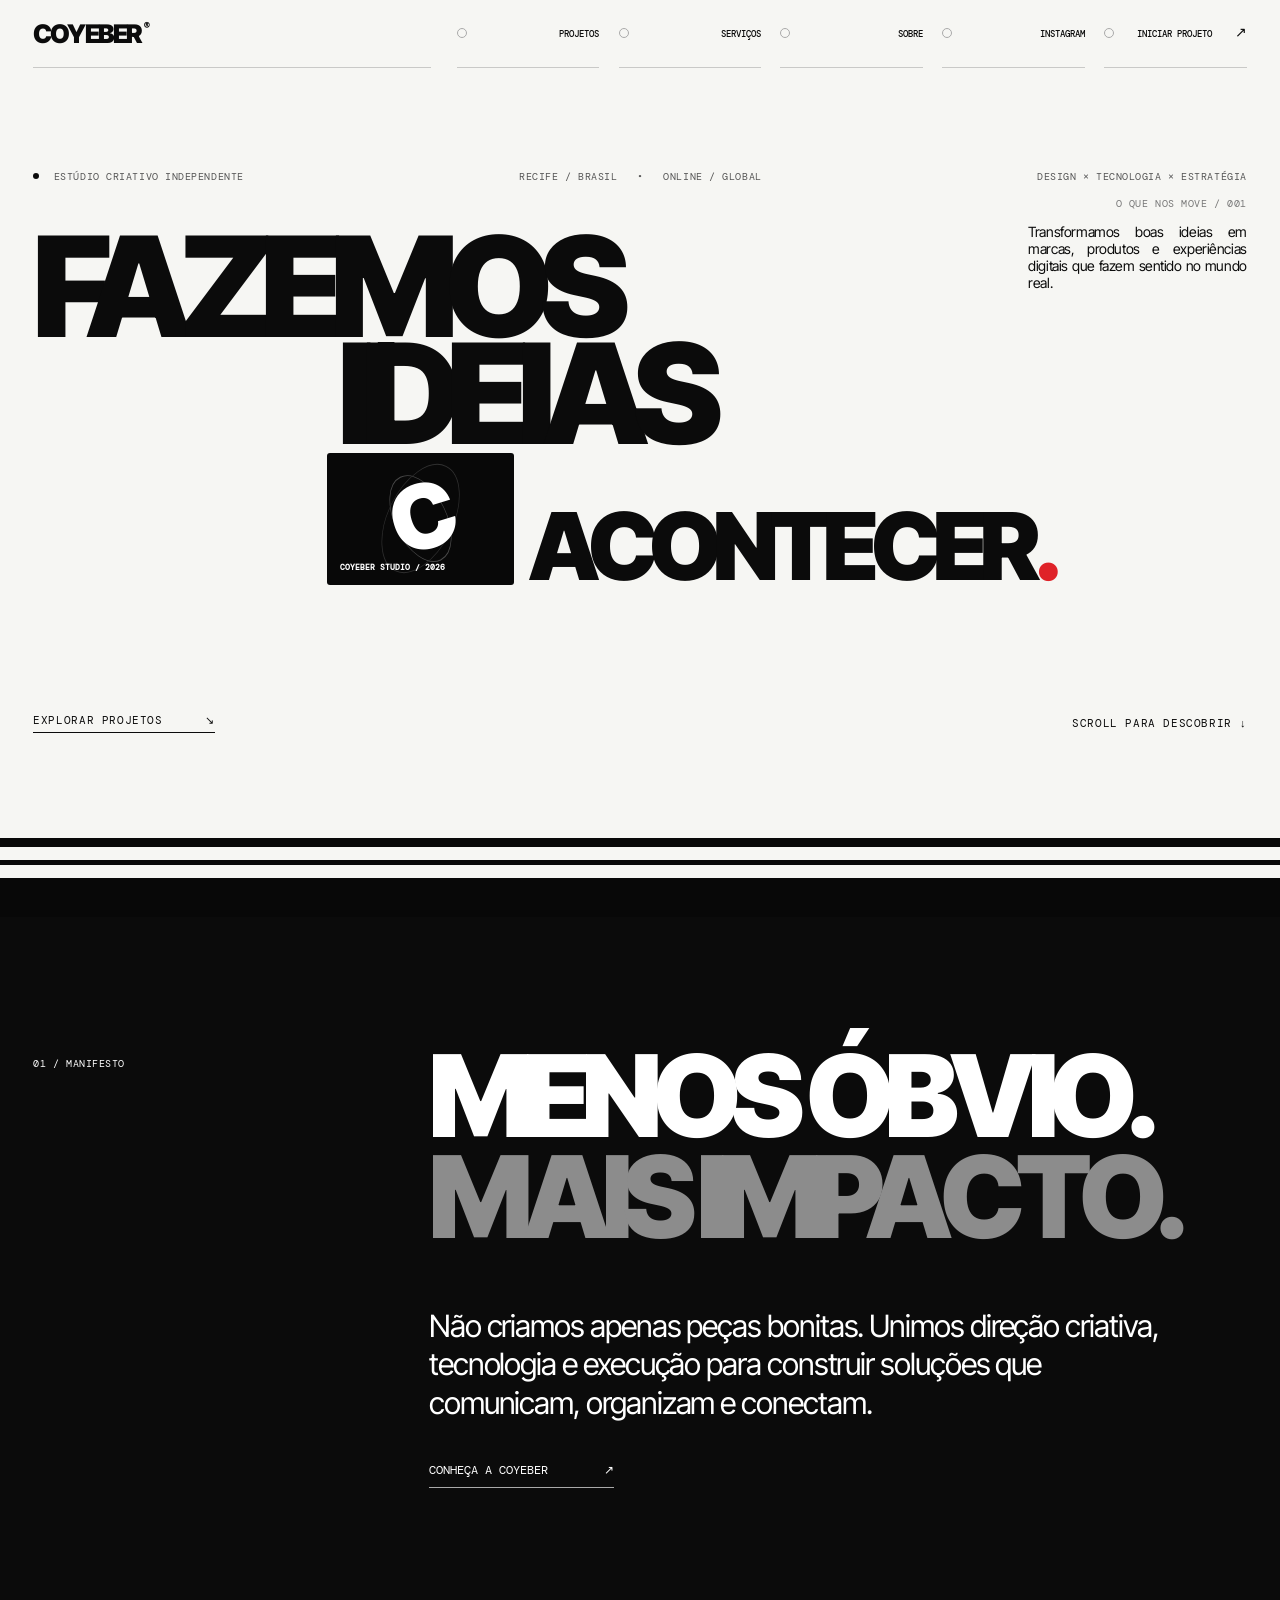
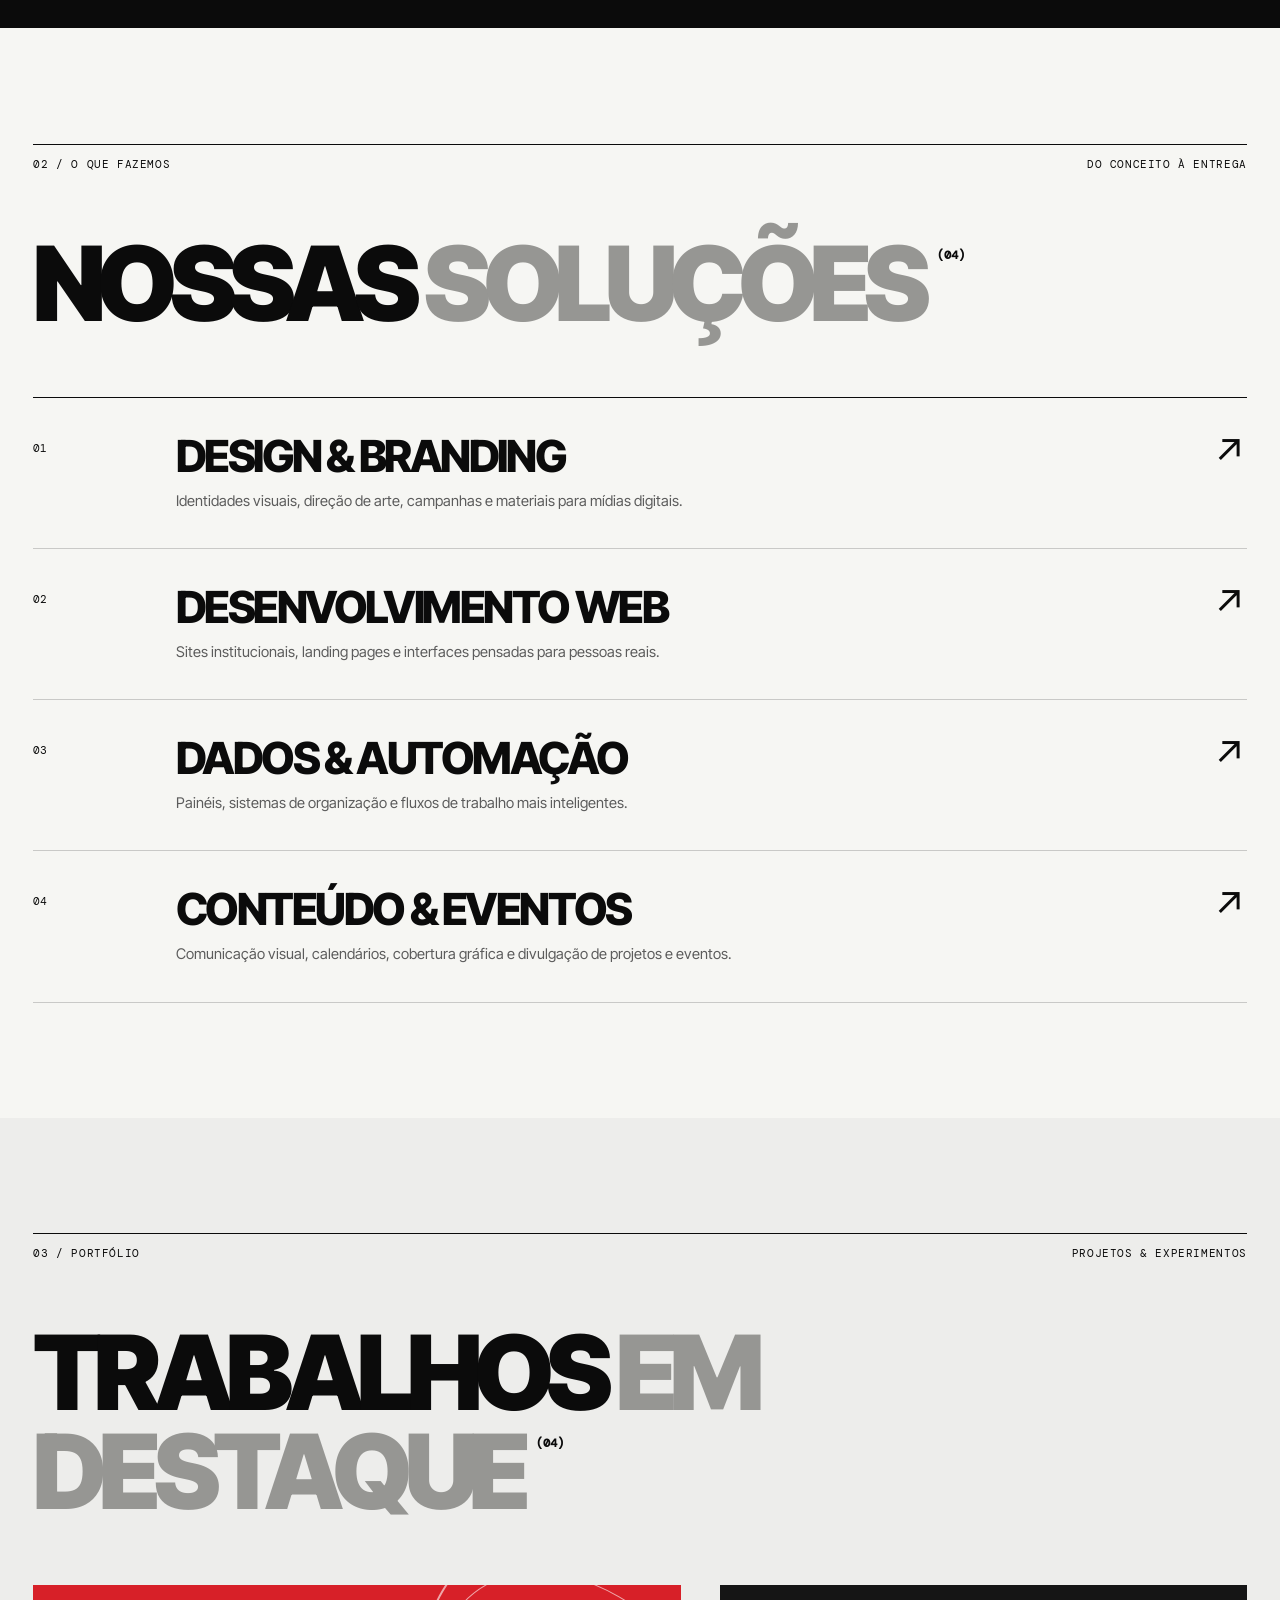
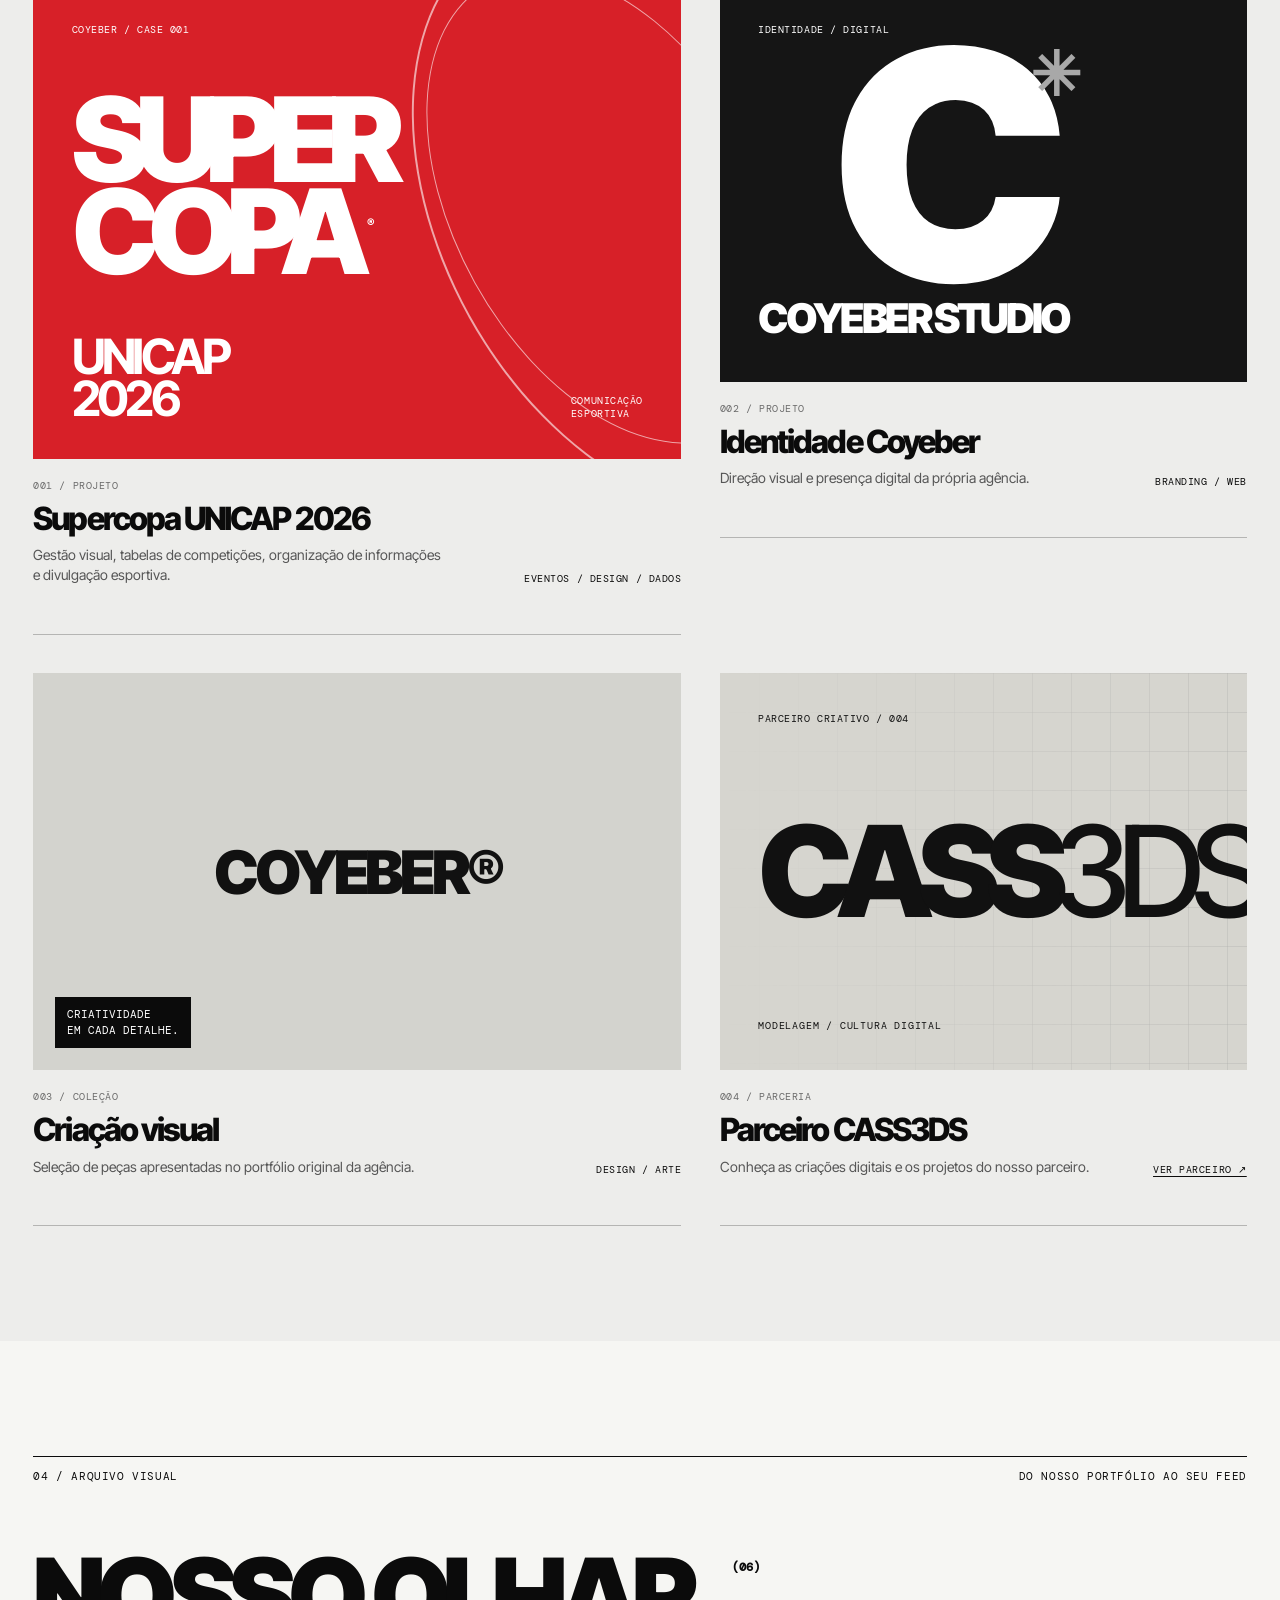
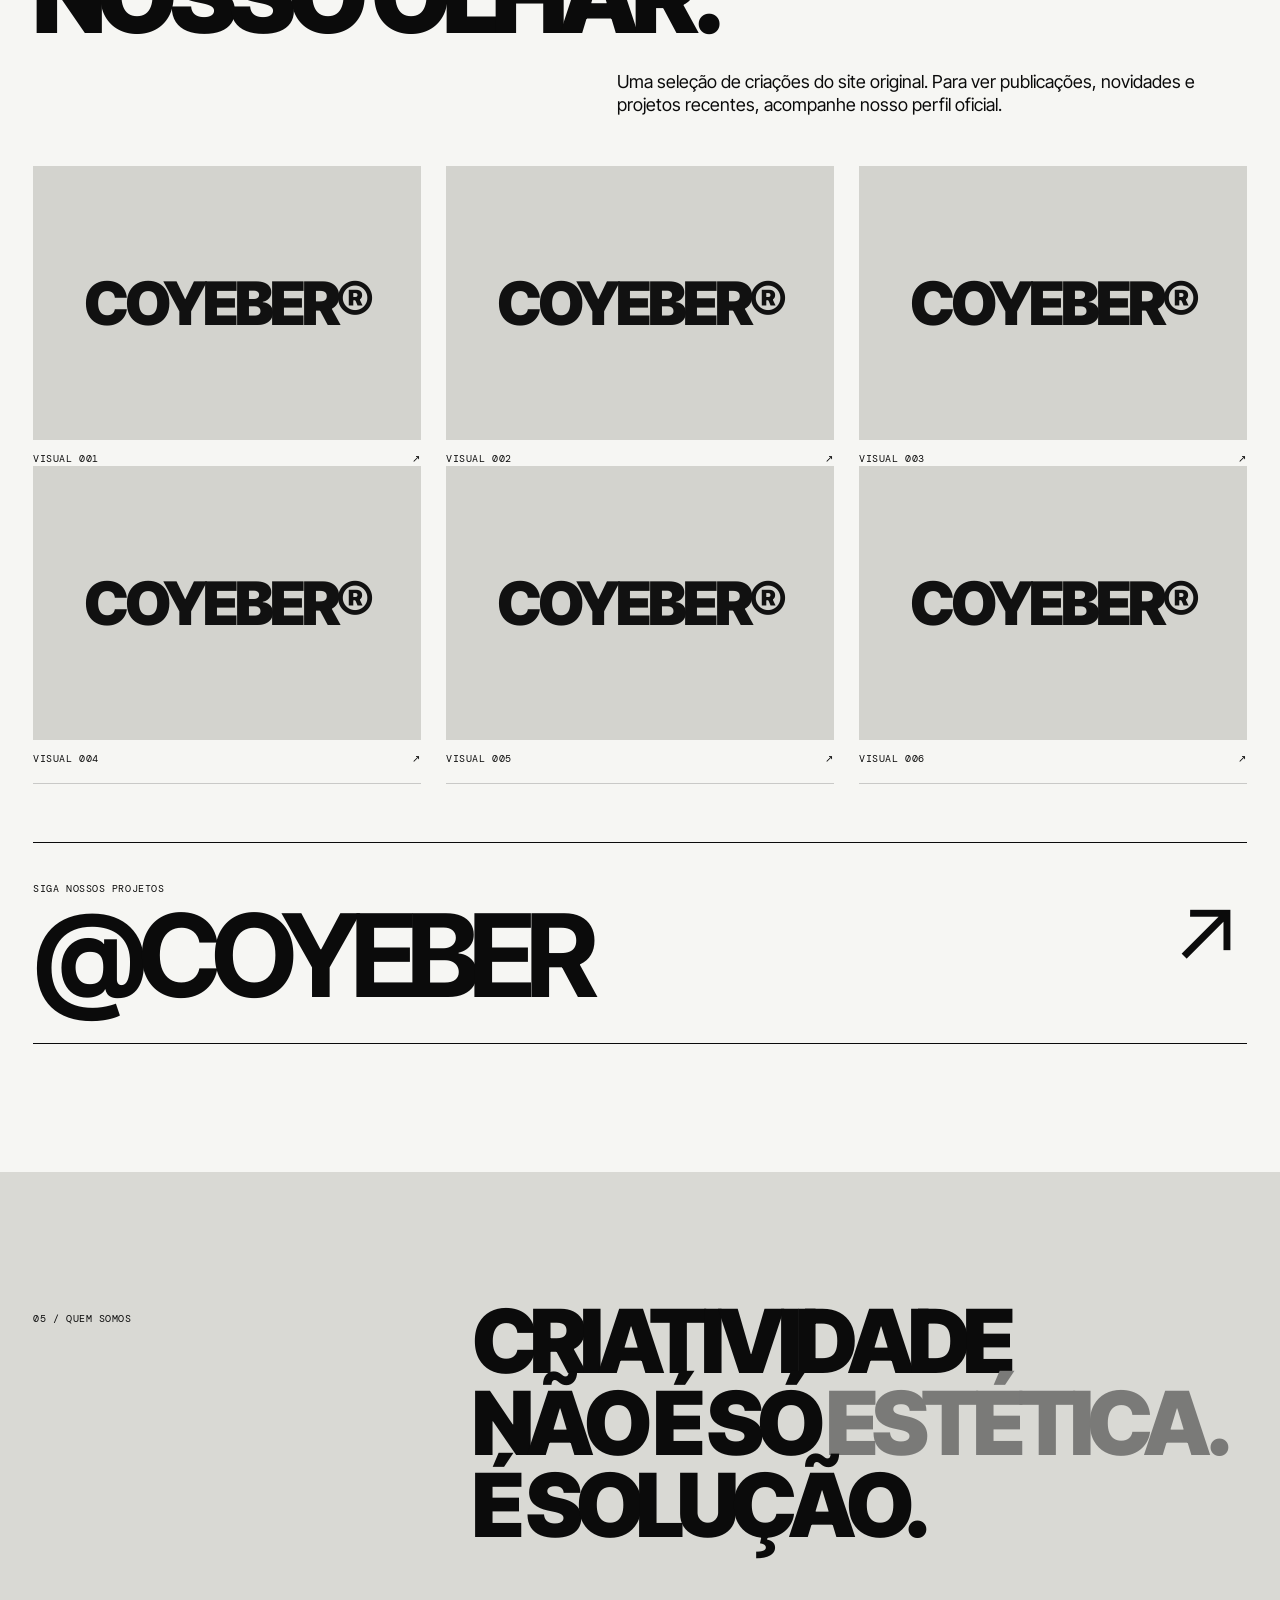
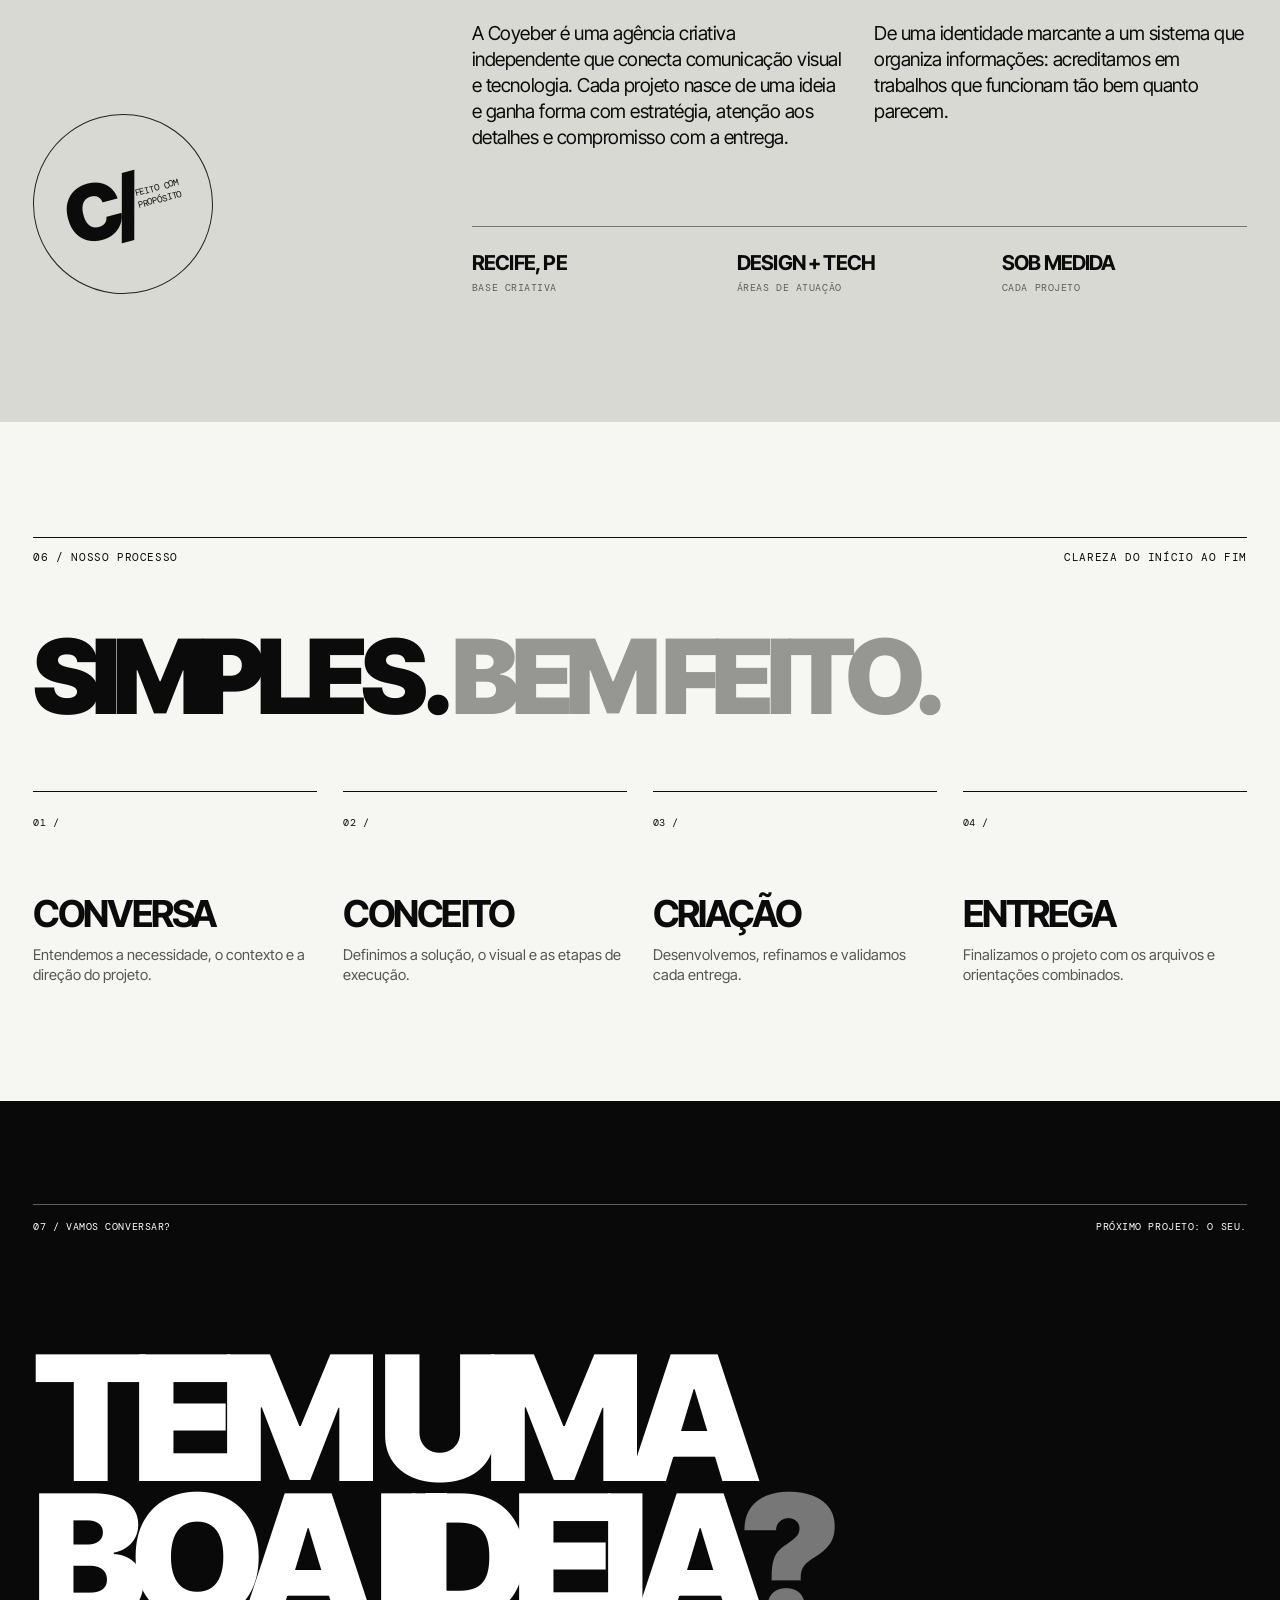
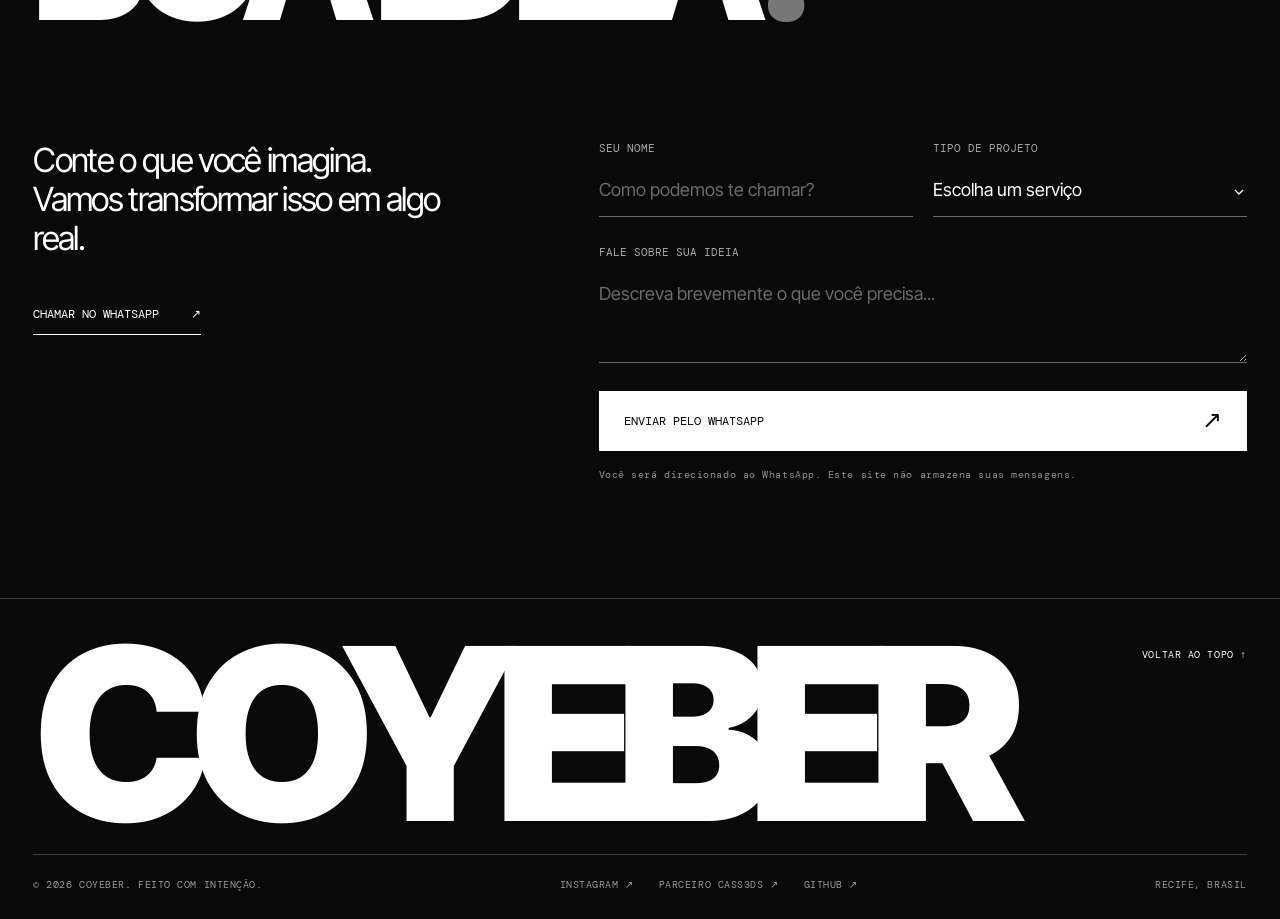
==== commit 0f17e01f: "Fix published pages: load uncached 2026 CSS and JS assets" ====
--- a/index.html
+++ b/index.html
@@ -18,7 +18,7 @@
   <link rel="preconnect" href="https://fonts.googleapis.com">
   <link rel="preconnect" href="https://fonts.gstatic.com" crossorigin>
   <link href="https://fonts.googleapis.com/css2?family=DM+Mono:wght@400;500&family=Inter+Tight:wght@400;500;600;700;800;900&display=swap" rel="stylesheet">
-  <link rel="stylesheet" href="styles.css">
+  <link rel="stylesheet" href="./coyeber-redesign-2026.css">
   <title>Coyeber® — Agência criativa & tecnologia</title>
 </head>
 <body>
@@ -161,6 +161,6 @@
       <div class="footer-bottom"><span>© <span id="year">2026</span> COYEBER. FEITO COM INTENÇÃO.</span><div><a href="https://www.instagram.com/coyeber/" target="_blank" rel="noopener noreferrer">INSTAGRAM ↗</a><a href="about.html">PARCEIRO CASS3DS ↗</a><a href="https://github.com/coyeber" target="_blank" rel="noopener noreferrer">GITHUB ↗</a></div><span>RECIFE, BRASIL</span></div>
     </div>
   </footer>
-  <script src="script.js" defer></script>
+  <script src="./coyeber-redesign-2026.js" defer></script>
 </body>
 </html>
--- a/coyeber-redesign-2026.css
+++ b/coyeber-redesign-2026.css
@@ -0,0 +1,301 @@
+/* COYEBER® — editorial creative agency / 2026 */
+:root {
+  --paper: #f6f6f3;
+  --ink: #0b0b0b;
+  --white: #fff;
+  --gray: #686868;
+  --rule: #c9c9c7;
+  --muted: #e9e9e5;
+  --red: #df2228;
+  --mono: "DM Mono", "Courier New", monospace;
+  --sans: "Inter Tight", "Arial Narrow", Arial, sans-serif;
+  --page-margin: clamp(18px, 2.6vw, 48px);
+}
+*, *::before, *::after {box-sizing: border-box;}
+html {scroll-behavior: smooth;scroll-padding-top: 85px;}
+body {margin: 0;background: var(--paper);color: var(--ink);font-family: var(--sans);-webkit-font-smoothing: antialiased;}
+button, input, textarea, select {font: inherit;}
+button {cursor: pointer;}
+a {color: inherit;text-decoration: none;}
+img {max-width: 100%;display: block;}
+::selection {background: var(--ink);color: var(--white);}
+:focus-visible {outline: 2px solid var(--red);outline-offset: 5px;}
+.skip-link {position: fixed;top: -100px;left: 16px;padding: 12px 18px;color: white;background: black;z-index: 1000;}
+.skip-link:focus {top: 10px;}
+.section-shell {max-width: 1900px;margin-inline: auto;padding-inline: var(--page-margin);}
+.small-label,.section-kicker,.section-heading-top,.hero-meta,.hero-bottom,.cover-micro,.cover-foot,.project-index,.project-type,.archive-grid figcaption,.about-facts span,.process-grid>div>span,.contact-top,.form-disclaimer,.footer-bottom,.back-top {font-family: var(--mono);font-size: 10px;letter-spacing: .055em;}
+.site-header {position: relative;z-index: 100;background: var(--paper);}
+.header-inner {display: grid;grid-template-columns: 1.62fr 3.22fr;gap: 26px;max-width: 1900px;margin: auto;padding: 20px var(--page-margin) 0;}
+.brand {font-weight: 900;font-size: clamp(22px, 2vw, 31px);line-height: 1;letter-spacing: -.075em;white-space: nowrap;padding: 1px 0 20px;border-bottom: 1px solid var(--rule);}
+.brand-mark {font-family: var(--mono);font-size: 9px;vertical-align: top;letter-spacing: 0;margin-left: 3px;}
+.primary-nav {display: grid;grid-template-columns: repeat(5,minmax(0,1fr));gap: clamp(10px, 1.5vw, 25px);align-items: stretch;}
+.primary-nav>a {font-family: var(--mono);font-size: clamp(9px, .72vw, 12px);font-weight: 500;display: flex;align-items: flex-start;justify-content: space-between;gap: 5px;padding: 8px 0 20px;border-bottom: 1px solid var(--rule);white-space: nowrap;transition: border-color .2s;}
+.primary-nav>a:hover {border-color: var(--ink);}
+.primary-nav i {width: 10px;height: 10px;flex: 0 0 auto;border: 1px solid #aaa;border-radius: 50%;transition: background .2s,border-color .2s;}
+.primary-nav>a:hover i {background: var(--ink);border-color: var(--ink);}
+.nav-contact>span {font-size: 14px;line-height: .7;}
+.menu-toggle {display: none;}
+.hero {padding-top: clamp(80px, 8vw, 170px);min-height: min(760px,92vh);position: relative;padding-bottom: clamp(68px,7vw,125px);}
+.hero-meta {display: flex;justify-content: space-between;gap: 20px;color: #555;white-space: nowrap;font-size: 10px;}
+.status-dot {display: inline-block;width: 6px;height: 6px;background: var(--ink);border-radius: 100%;margin: 0 8px 1px 0;}
+.hero-composition {position: relative;padding-top: clamp(32px,3.9vw,70px);}
+.hero-title {font-size: clamp(60px,10.9vw,208px);line-height: .77;font-weight: 900;letter-spacing: -.095em;margin: 0;text-transform: uppercase;}
+.hero-title>span {display: block;white-space: nowrap;}
+.hero-indent {padding-left: 25.1%;}
+.hero-ending {display: flex !important;align-items: flex-end;gap: clamp(6px,1.1vw,20px);padding-left: 24.2%;margin-top: clamp(3px,.45vw,12px);}
+.hero-ending>span:last-child {font-size: .67em;letter-spacing: -.089em;margin-bottom: .017em;}
+.hero-period {color: var(--red);}
+.hero-object {height: .94em;width: 1.34em;flex: 0 0 auto;background: #080808;border-radius: 3px;color: white;display: flex;align-items: center;justify-content: center;position: relative;overflow: hidden;}
+.hero-object::before,.hero-object::after {content:"";position:absolute;border:1px solid #494949;border-radius:50%;width:.67em;height:.67em;transform:rotate(-26deg) scaleX(.56);}
+.hero-object::after {width:.84em;height:.84em;transform:rotate(26deg) scaleX(.56);border-color:#303030;}
+.hero-object-core {font-size:.64em;font-weight:900;letter-spacing:-.1em;line-height:1;color:white;transform:rotate(-17deg);z-index:1;}
+.object-caption {position:absolute;bottom:10%;left:7%;font-family:var(--mono);font-size:clamp(5px,.65vw,10px);letter-spacing:0;z-index:2;white-space:nowrap;}
+.hero-side-note {position:absolute;right:0;top:clamp(14px,1vw,25px);width:clamp(175px,18%,285px);text-align:justify;}
+.hero-side-note p {font-size:clamp(13px,1.1vw,19px);line-height:1.2;letter-spacing:-.03em;margin:14px 0 0;}
+.hero-side-note .small-label {display:block;text-align:right;color:#777;}
+.hero-bottom {display:flex;justify-content:space-between;align-items:center;gap:20px;margin-top:clamp(80px,10vw,180px);font-size:11px;}
+.inline-link {border-bottom: 1px solid var(--ink);padding-bottom:5px;font-family:var(--mono);}
+.inline-link span {margin-left:35px;}
+.hero-stripes {height: 89px;overflow:hidden;background:var(--paper);display:flex;flex-direction:column;justify-content:flex-end;gap:13px;}
+.hero-stripes span {display:block;background:#080808;width:100%;height:9px;flex-shrink:0;}
+.hero-stripes span:nth-child(2) {height:5px;}
+.hero-stripes span:last-child {height:39px;}
+.intro-section {background:var(--ink);color:white;padding:clamp(80px,10vw,185px) 0 clamp(85px,11vw,200px);}
+.intro-layout {display:grid;grid-template-columns:1fr 2.3fr;gap:40px;}
+.section-kicker {margin:0;padding-top:12px;}
+.intro-layout h2 {font-size:clamp(55px,8.9vw,160px);font-weight:900;line-height:.89;letter-spacing:-.08em;margin:0;}
+.intro-layout h2 em {font-style:normal;color:#8c8c8c;}
+.intro-layout p:not(.section-kicker) {font-size:clamp(19px,2.4vw,36px);line-height:1.24;letter-spacing:-.035em;max-width:760px;margin:60px 0 36px;}
+.text-link {display:inline-flex;align-items:center;gap:56px;font-family:var(--mono);font-size:12px;border-bottom:1px solid;padding-bottom:9px;}
+.text-link-light {border-color:#aaa;}
+.services-section,.works-section>.section-shell,.archive-section,.process-section {padding-top:clamp(90px,9vw,160px);padding-bottom:clamp(100px,9vw,165px);}
+.section-heading {margin-bottom:clamp(38px,5vw,80px);}
+.section-heading-top {border-top:1px solid var(--ink);padding-top:12px;display:flex;align-items:center;justify-content:space-between;gap:15px;font-size:11px;}
+.section-heading h2 {font-weight:900;letter-spacing:-.075em;line-height:.95;font-size:clamp(58px,8.1vw,145px);margin:clamp(40px,5vw,80px) 0 0;}
+.section-heading h2>span {color:#969693;}
+.section-heading h2 sup {font-family:var(--mono);letter-spacing:0;font-size:12px;vertical-align:top;position:relative;top:15px;margin-left:13px;}
+.services-list {border-top:1px solid var(--ink);}
+.service-row {display:grid;grid-template-columns: minmax(50px,.5fr) minmax(0,4fr) minmax(35px,.3fr);gap:20px;padding:clamp(20px,2.8vw,45px) 0;border-bottom:1px solid var(--rule);transition:padding .25s;}
+.service-row:hover {padding-inline:10px;}
+.service-num {font-family:var(--mono);font-size:11px;padding-top:7px;}
+.service-row h3 {font-size:clamp(25px,3.45vw,61px);line-height:1;letter-spacing:-.055em;margin:0;font-weight:800;}
+.service-row p {font-size:clamp(13px,1.15vw,19px);color:#5c5c5c;line-height:1.45;max-width:650px;margin:13px 0 0;}
+.service-arrow {font-size:clamp(27px,3vw,46px);line-height:1;justify-self:end;}
+.works-section {background:#ededeb;}
+.featured-grid {display:grid;grid-template-columns:1.23fr 1fr;gap:clamp(24px,3vw,55px);}
+.project-card {min-width:0;}
+.project-cover {height:clamp(300px,37vw,630px);overflow:hidden;position:relative;background:#151515;color:white;isolation:isolate;transition:transform .3s;}
+.project-card:not(.project-large) .project-cover {height:clamp(290px,31vw,510px);}
+.project-card:nth-child(3) .project-cover {height:clamp(290px,31vw,510px);}
+.project-card:nth-child(4) .project-cover {height:clamp(290px,31vw,510px);}
+.project-large {grid-row:span 1;}
+.cover-supercopa {background:#d72028;padding:clamp(25px,3vw,55px);display:flex;flex-direction:column;justify-content:space-between;}
+.cover-supercopa::before {content:"";position:absolute;width:65%;height:135%;border:2px solid #fff;border-radius:50%;top:-19%;right:-28%;transform:rotate(-29deg);opacity:.6;}
+.cover-supercopa::after {content:"";position:absolute;width:48%;height:108%;border:1px solid #fff;border-radius:50%;top:-7%;right:-13%;transform:rotate(-29deg);opacity:.6;}
+.cover-supercopa .cover-micro,.cover-supercopa .cover-foot,.super-text {position:relative;z-index:2;}
+.super-text {font-weight:900;letter-spacing:-.099em;font-size:clamp(63px,9.2vw,168px);line-height:.78;white-space:nowrap;}
+.super-text span {font-size:.1em;letter-spacing:0;position:relative;top:-4em;margin-left:8px;}
+.cover-foot {display:flex;justify-content:space-between;align-items:end;line-height:1.3;}
+.cover-foot span:first-child {font-weight:700;font-family:var(--sans);font-size:clamp(30px,3.8vw,60px);letter-spacing:-.075em;line-height:.87;}
+.cover-identity {padding:clamp(25px,3vw,50px);display:flex;flex-direction:column;justify-content:space-between;}
+.identity-symbol {font-size:clamp(200px,25vw,390px);line-height:.7;font-weight:900;letter-spacing:-.16em;text-align:center;margin-right:12%;}
+.identity-symbol span {font-size:.19em;vertical-align:top;letter-spacing:0;margin-left:.2em;color:#a8a8a8;}
+.identity-name {font-weight:900;font-size:clamp(21px,3.2vw,55px);letter-spacing:-.075em;}
+.cover-gallery {background:#e2e2e2;color:white;}
+.cover-gallery img {width:100%;height:100%;object-fit:cover;filter:grayscale(100%);transition:filter .5s,transform .6s;}
+.cover-gallery:hover img {filter:grayscale(0%);transform:scale(1.045);}
+.cover-stamp {position:absolute;bottom:22px;left:22px;background:#0b0b0b;color:white;padding:10px 12px;font-family:var(--mono);font-size:11px;line-height:1.4;}
+.cover-partner {background:#d6d5cf;color:#111;padding:clamp(25px,3vw,45px);display:flex;flex-direction:column;justify-content:space-between;}
+.cover-partner strong {font-weight:900;letter-spacing:-.1em;font-size:clamp(66px,9.9vw,160px);line-height:.95;position:relative;z-index:2;}
+.cover-partner strong span {font-weight:500;}
+.partner-grid {position:absolute;inset:0;background-image:linear-gradient(#9995 1px,transparent 1px),linear-gradient(90deg,#9995 1px,transparent 1px);background-size:39px 39px;opacity:.7;mask-image:linear-gradient(90deg,transparent,#000);}
+.partner-bottom {font-family:var(--mono);font-size:10px;letter-spacing:.08em;position:relative;z-index:2;}
+.project-info {display:flex;gap:14px;justify-content:space-between;padding:20px 0 48px;border-bottom:1px solid #b5b5b3;align-items:flex-end;}
+.project-index {display:block;color:#6b6b6b;}
+.project-info h3 {font-size:clamp(24px,2.5vw,41px);letter-spacing:-.06em;font-weight:800;line-height:1.05;margin:10px 0;}
+.project-info p {font-size:14px;line-height:1.45;margin:0;max-width:410px;color:#565656;}
+.project-type {font-size:10px;line-height:1.5;text-align:right;white-space:nowrap;}
+.project-action {text-decoration:underline;text-underline-offset:3px;}
+.archive-section {padding-bottom:clamp(100px,10vw,190px);}
+.archive-section .section-heading {margin-bottom:24px;}
+.archive-section .section-heading h2 span {color:var(--ink);}
+.archive-lead {font-size:clamp(17px,1.4vw,22px);line-height:1.3;max-width:630px;margin:0 0 50px auto;}
+.archive-grid {display:grid;grid-template-columns:repeat(3,1fr);gap:clamp(12px,2vw,28px);}
+.archive-grid figure {margin:0;min-width:0;}
+.archive-grid img {width:100%;aspect-ratio:1/1;object-fit:cover;background:#dededb;filter:grayscale(1);transition:filter .4s;}
+.archive-grid figure:hover img {filter:grayscale(0);}
+.archive-grid figcaption {border-bottom:1px solid var(--rule);display:flex;justify-content:space-between;padding:12px 0 18px;}
+.instagram-cta {display:flex;justify-content:space-between;align-items:center;gap:20px;border-top:1px solid var(--ink);border-bottom:1px solid var(--ink);margin-top:clamp(60px,8vw,130px);padding:clamp(24px,3vw,50px) 0;transition:padding .2s;}
+.instagram-cta:hover {padding-inline:12px;}
+.instagram-cta>span:first-child {display:flex;flex-direction:column;gap:12px;}
+.instagram-cta strong {font-size:clamp(53px,9vw,155px);letter-spacing:-.09em;line-height:.85;}
+.instagram-cta-arrow {font-size:clamp(44px,7vw,110px);line-height:1;}
+.about-section {background:#d9d9d4;padding:clamp(105px,10vw,180px) 0;}
+.about-layout {display:grid;grid-template-columns:1fr 2fr;gap:clamp(30px,4vw,75px);}
+.about-left {display:flex;flex-direction:column;justify-content:space-between;gap:80px;}
+.about-badge {height:180px;width:180px;border:1px solid #222;border-radius:50%;display:flex;align-items:center;justify-content:center;gap:4px;transform:rotate(-15deg);}
+.about-badge>span {font-weight:900;font-size:78px;letter-spacing:-.12em;}
+.about-badge small {font-family:var(--mono);font-size:9px;line-height:1.3;}
+.about-right h2 {font-size:clamp(51px,6.9vw,120px);letter-spacing:-.084em;line-height:.93;margin:0 0 75px;font-weight:900;}
+.about-right em {font-style:normal;color:#7a7a78;}
+.about-text {display:grid;grid-template-columns:1fr 1fr;gap:30px;}
+.about-text p {font-size:clamp(17px,1.5vw,23px);line-height:1.35;letter-spacing:-.025em;margin:0;}
+.about-facts {display:grid;grid-template-columns:repeat(3,1fr);gap:20px;border-top:1px solid #777;margin-top:75px;padding-top:23px;}
+.about-facts>div {display:flex;flex-direction:column;gap:6px;}
+.about-facts strong {font-size:clamp(14px,1.6vw,23px);letter-spacing:-.04em;}
+.about-facts span {color:#5c5c5c;}
+.process-grid {display:grid;grid-template-columns:repeat(4,1fr);gap:clamp(15px,2vw,35px);}
+.process-grid>div {border-top:1px solid var(--ink);padding-top:18px;}
+.process-grid h3 {font-size:clamp(27px,2.9vw,49px);letter-spacing:-.065em;margin:65px 0 13px;line-height:1;}
+.process-grid p {font-size:clamp(14px,1.15vw,18px);line-height:1.4;max-width:300px;color:#555;margin:0;}
+.contact-section {background:#090909;color:white;padding:clamp(85px,8vw,150px) 0 clamp(100px,9vw,175px);}
+.contact-top {display:flex;align-items:center;justify-content:space-between;border-top:1px solid #5d5d5d;padding-top:15px;}
+.contact-section h2 {font-size:clamp(77px,13.6vw,230px);line-height:.8;font-weight:900;letter-spacing:-.09em;margin:clamp(65px,9vw,130px) 0;}
+.contact-section h2 span {color:#777;}
+.contact-columns {display:grid;grid-template-columns:1fr 1.4fr;gap:clamp(35px,8vw,150px);align-items:start;}
+.contact-copy p {font-size:clamp(21px,2.6vw,40px);letter-spacing:-.05em;line-height:1.16;margin:0 0 45px;max-width:420px;}
+.contact-quick {display:inline-flex;align-items:center;gap:32px;border-bottom:1px solid #fff;padding-bottom:12px;font-family:var(--mono);font-size:12px;}
+.contact-form {display:grid;gap:28px;}
+.contact-form label {font-family:var(--mono);font-size:11px;display:flex;flex-direction:column;gap:12px;color:#a9a9a9;}
+.field-grid {display:grid;grid-template-columns:1fr 1fr;gap:20px;}
+.contact-form input,.contact-form select,.contact-form textarea {background:transparent;color:white;border:0;border-bottom:1px solid #686868;padding:12px 0 16px;border-radius:0;outline:0;width:100%;font-family:var(--sans);font-size:18px;}
+.contact-form input::placeholder,.contact-form textarea::placeholder {color:#6a6a6a;}
+.contact-form input:focus,.contact-form select:focus,.contact-form textarea:focus {border-color:#fff;}
+.contact-form select {appearance:none;background-image:url("data:image/svg+xml,%3Csvg xmlns='http://www.w3.org/2000/svg' width='16' height='16' viewBox='0 0 24 24' fill='none' stroke='white' stroke-width='2'%3E%3Cpath d='m6 9 6 6 6-6'/%3E%3C/svg%3E");background-repeat:no-repeat;background-position:right center;padding-right:22px;}
+.contact-form select option {background:#181818;}
+.contact-form button {border:none;background:white;color:#070707;font-family:var(--mono);font-size:12px;text-align:left;display:flex;justify-content:space-between;padding:22px 25px;transition:background .2s;}
+.contact-form button:hover {background:#d5d5d3;}
+.contact-form button span {font-size:24px;line-height:.6;}
+.form-disclaimer {font-size:10px;color:#929292;margin:-12px 0 0;line-height:1.5;}
+.site-footer {background:#090909;color:#fff;border-top:1px solid #3f3f3f;padding:45px 0 28px;}
+.footer-top {display:flex;justify-content:space-between;align-items:flex-start;gap:20px;border-bottom:1px solid #3f3f3f;padding-bottom:30px;}
+.footer-wordmark {font-size:clamp(80px,18.8vw,330px);font-weight:900;line-height:.75;letter-spacing:-.095em;display:block;}
+.footer-wordmark sup {font-family:var(--mono);letter-spacing:0;font-size:12px;position:relative;top:-3em;}
+.back-top {white-space:nowrap;padding-top:4px;}
+.footer-bottom {display:flex;justify-content:space-between;gap:24px;flex-wrap:wrap;padding-top:23px;color:#999;}
+.footer-bottom>div {display:flex;gap:25px;}
+.footer-bottom a:hover,.back-top:hover {color:white;text-decoration:underline;text-underline-offset:4px;}
+@media (min-width: 1800px) {.hero-title {font-size:208px;}.hero {min-height:820px;}}
+@media (max-width: 1150px) {
+  .header-inner {grid-template-columns:1.2fr 3fr;}
+  .primary-nav {gap:12px;}
+  .primary-nav>a {font-size:9px;}
+  .primary-nav i {width:7px;height:7px;}
+  .hero-title {font-size:10.5vw;}
+  .hero-side-note {width:190px;}
+  .project-type {white-space:normal;}
+}
+@media (max-width: 850px) {
+  .header-inner {display:flex;align-items:center;justify-content:space-between;padding-bottom:15px;border-bottom:1px solid var(--rule);}
+  .brand {padding:0;border:0;}
+  .menu-toggle {border:1px solid var(--ink);width:45px;height:43px;display:flex;flex-direction:column;justify-content:center;align-items:center;gap:6px;background:transparent;}
+  .menu-toggle span {width:19px;height:2px;background:var(--ink);transition:transform .2s;}
+  .menu-toggle[aria-expanded="true"] span:first-child {transform:translateY(4px) rotate(45deg);}
+  .menu-toggle[aria-expanded="true"] span:last-child {transform:translateY(-4px) rotate(-45deg);}
+  .primary-nav {display:none;position:absolute;top:100%;left:0;right:0;background:var(--paper);padding:15px var(--page-margin) 25px;border-bottom:1px solid var(--ink);box-shadow:0 12px 25px #0001;grid-template-columns:1fr;gap:0;}
+  .primary-nav.is-open {display:grid;}
+  .primary-nav>a {padding:15px 0;font-size:13px;justify-content:flex-start;gap:14px;}
+  .primary-nav>a span {margin-left:auto;}
+  .hero {min-height:650px;padding-top:90px;}
+  .hero-meta span:last-child {display:none;}
+  .hero-composition {padding-top:90px;}
+  .hero-side-note {top:0;width:200px;}
+  .hero-title {font-size:10.5vw;}
+  .hero-indent {padding-left:12%;}
+  .hero-ending {padding-left:4%;}
+  .hero-ending>span:last-child {font-size:.77em;}
+  .hero-object {width:1.1em;}
+  .intro-layout {grid-template-columns:1fr;}
+  .intro-layout .section-kicker {margin-bottom:35px;}
+  .intro-layout p:not(.section-kicker) {margin-top:38px;}
+  .featured-grid {gap:24px;}
+  .project-card:not(.project-large) .project-cover,.project-cover {height:360px;}
+  .project-info {flex-direction:column;align-items:start;padding-bottom:32px;}
+  .project-type {text-align:left;}
+  .about-layout {grid-template-columns:1fr;}
+  .about-left {flex-direction:row;align-items:start;}
+  .about-badge {height:100px;width:100px;}
+  .about-badge>span {font-size:42px;}
+  .about-badge small {font-size:6px;}
+  .about-right h2 {margin-bottom:45px;}
+  .contact-columns {grid-template-columns:1fr;}
+}
+@media (max-width: 600px) {
+  html {scroll-padding-top:65px;}
+  .section-shell {padding-inline:19px;}
+  .hero {min-height:610px;padding-top:38px;padding-bottom:75px;}
+  .hero-meta {font-size:9px;line-height:1.4;flex-wrap:wrap;gap:8px;}
+  .hero-meta span:nth-child(2) {margin-left:auto;}
+  .hero-composition {padding-top:135px;}
+  .hero-side-note {top:12px;right:0;width:min(220px,64vw);}
+  .hero-side-note p {font-size:13px;margin-top:9px;}
+  .hero-title {font-size:12.1vw;line-height:.91;letter-spacing:-.09em;}
+  .hero-indent {padding-left:10%;}
+  .hero-ending {gap:5px;padding-left:0;margin-top:7px;}
+  .hero-ending>span:last-child {font-size:.73em;}
+  .hero-object {width:1.23em;height:.98em;}
+  .object-caption {font-size:5px;}
+  .hero-bottom {margin-top:105px;align-items:flex-end;}
+  .hero-bottom>span {font-size:9px;text-align:right;}
+  .hero-bottom a {font-size:10px;max-width:148px;}
+  .hero-bottom a span {margin-left:10px;}
+  .hero-stripes {height:54px;gap:7px;}
+  .hero-stripes span {height:6px;}
+  .hero-stripes span:nth-child(2) {height:4px;}
+  .hero-stripes span:last-child {height:25px;}
+  .intro-section {padding-top:90px;padding-bottom:90px;}
+  .intro-layout h2 {font-size:14vw;}
+  .intro-layout p:not(.section-kicker) {font-size:20px;}
+  .section-heading-top {font-size:9px;}
+  .section-heading h2 {font-size:13vw;margin-top:42px;}
+  .section-heading h2 sup {font-size:9px;top:2px;margin-left:5px;}
+  .service-row {grid-template-columns:30px 1fr 20px;gap:8px;padding:23px 0;}
+  .service-row h3 {font-size:24px;}
+  .service-row p {font-size:13px;}
+  .service-arrow {font-size:22px;}
+  .featured-grid {grid-template-columns:1fr;gap:18px;}
+  .project-card:not(.project-large) .project-cover,.project-card:nth-child(3) .project-cover,.project-card:nth-child(4) .project-cover,.project-cover {height:365px;}
+  .super-text {font-size:clamp(61px,17vw,110px);}
+  .cover-supercopa {padding:25px;}
+  .cover-foot span:first-child {font-size:37px;}
+  .identity-symbol {font-size:260px;}
+  .cover-partner strong {font-size:100px;}
+  .project-info {gap:10px;}
+  .project-info h3 {font-size:28px;}
+  .archive-grid {grid-template-columns:repeat(2,1fr);gap:12px;}
+  .archive-lead {font-size:16px;margin-bottom:30px;}
+  .archive-grid figcaption {font-size:9px;}
+  .instagram-cta strong {font-size:16vw;}
+  .instagram-cta-arrow {font-size:50px;}
+  .about-section {padding:90px 0;}
+  .about-left {margin-bottom:30px;}
+  .about-right h2 {font-size:12.6vw;}
+  .about-text {grid-template-columns:1fr;gap:17px;}
+  .about-text p {font-size:18px;}
+  .about-facts {grid-template-columns:1fr 1fr;gap:24px 10px;margin-top:45px;}
+  .about-facts strong {font-size:17px;}
+  .process-grid {grid-template-columns:1fr 1fr;gap:35px 18px;}
+  .process-grid h3 {font-size:29px;margin:35px 0 10px;}
+  .process-grid p {font-size:14px;}
+  .contact-section h2 {font-size:17vw;margin:85px 0 55px;}
+  .contact-top {font-size:9px;}
+  .contact-copy p {font-size:29px;margin-bottom:35px;}
+  .field-grid {grid-template-columns:1fr;gap:25px;}
+  .contact-form input,.contact-form select,.contact-form textarea {font-size:16px;}
+  .footer-top {display:block;}
+  .footer-wordmark {font-size:20vw;margin-bottom:28px;}
+  .back-top {display:block;text-align:right;}
+  .footer-bottom {flex-direction:column;font-size:9px;}
+  .footer-bottom>div {flex-wrap:wrap;gap:14px 18px;}
+}
+@media (max-width: 360px) {
+  .hero-title {font-size:11.7vw;}
+  .hero-ending>span:last-child {font-size:.70em;}
+  .hero-object {width:1.12em;}
+  .cover-partner strong {font-size:82px;}
+}
+@media (prefers-reduced-motion: reduce) {
+  html {scroll-behavior:auto;}
+  *,*::before,*::after {transition:none !important;animation:none !important;}
+}
+[hidden] { display: none !important; }
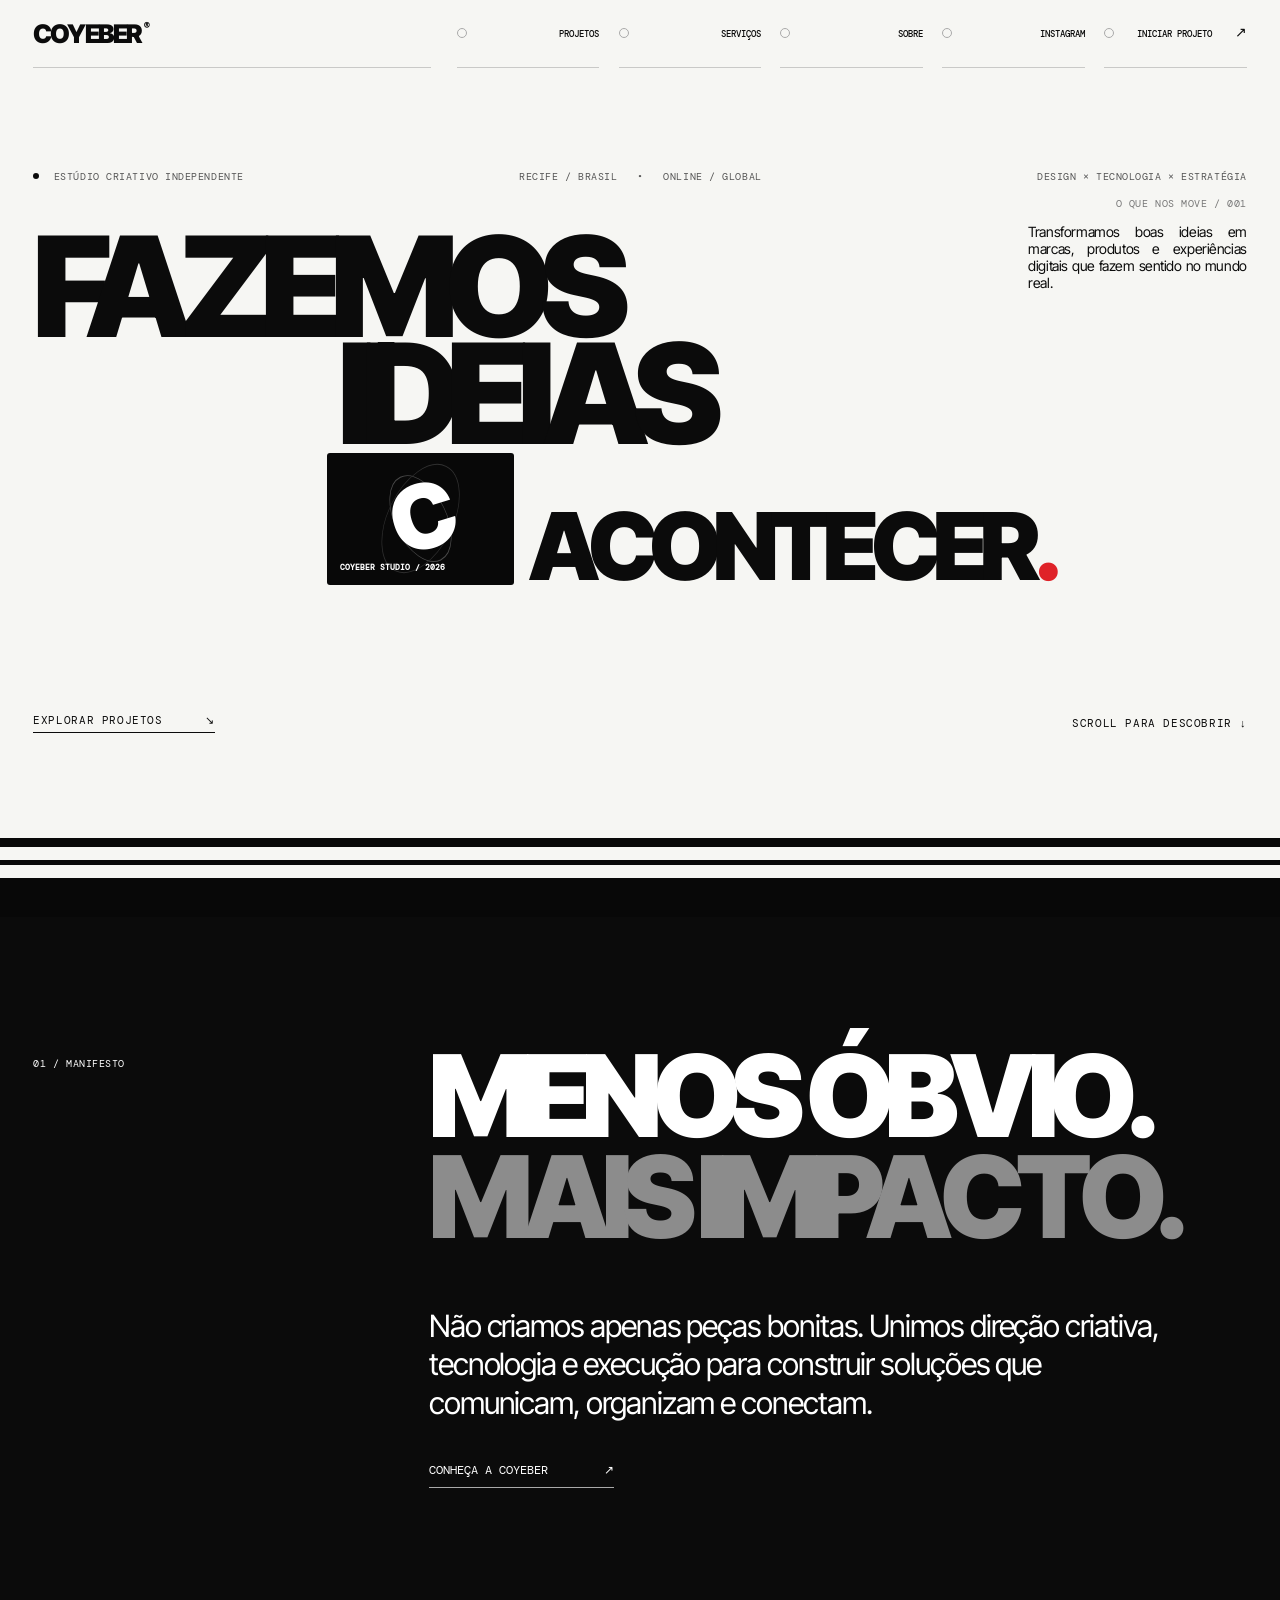
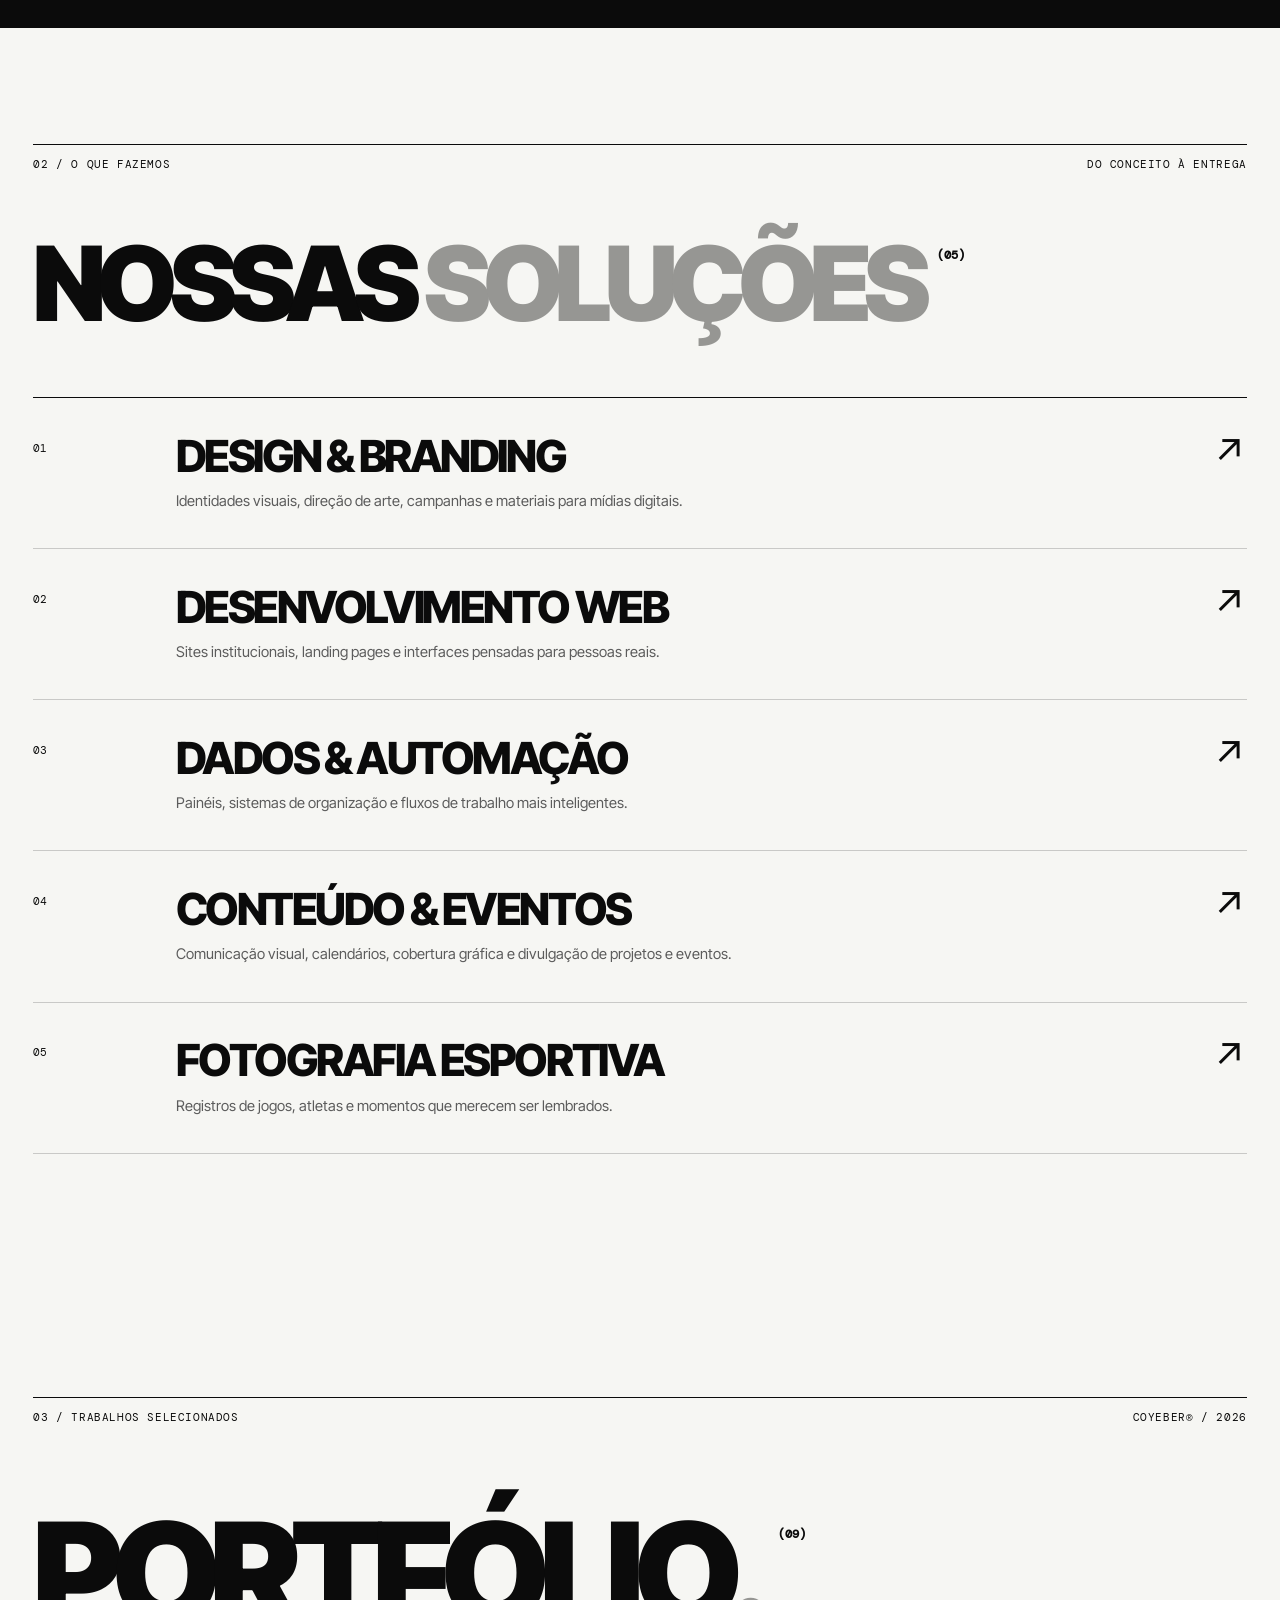
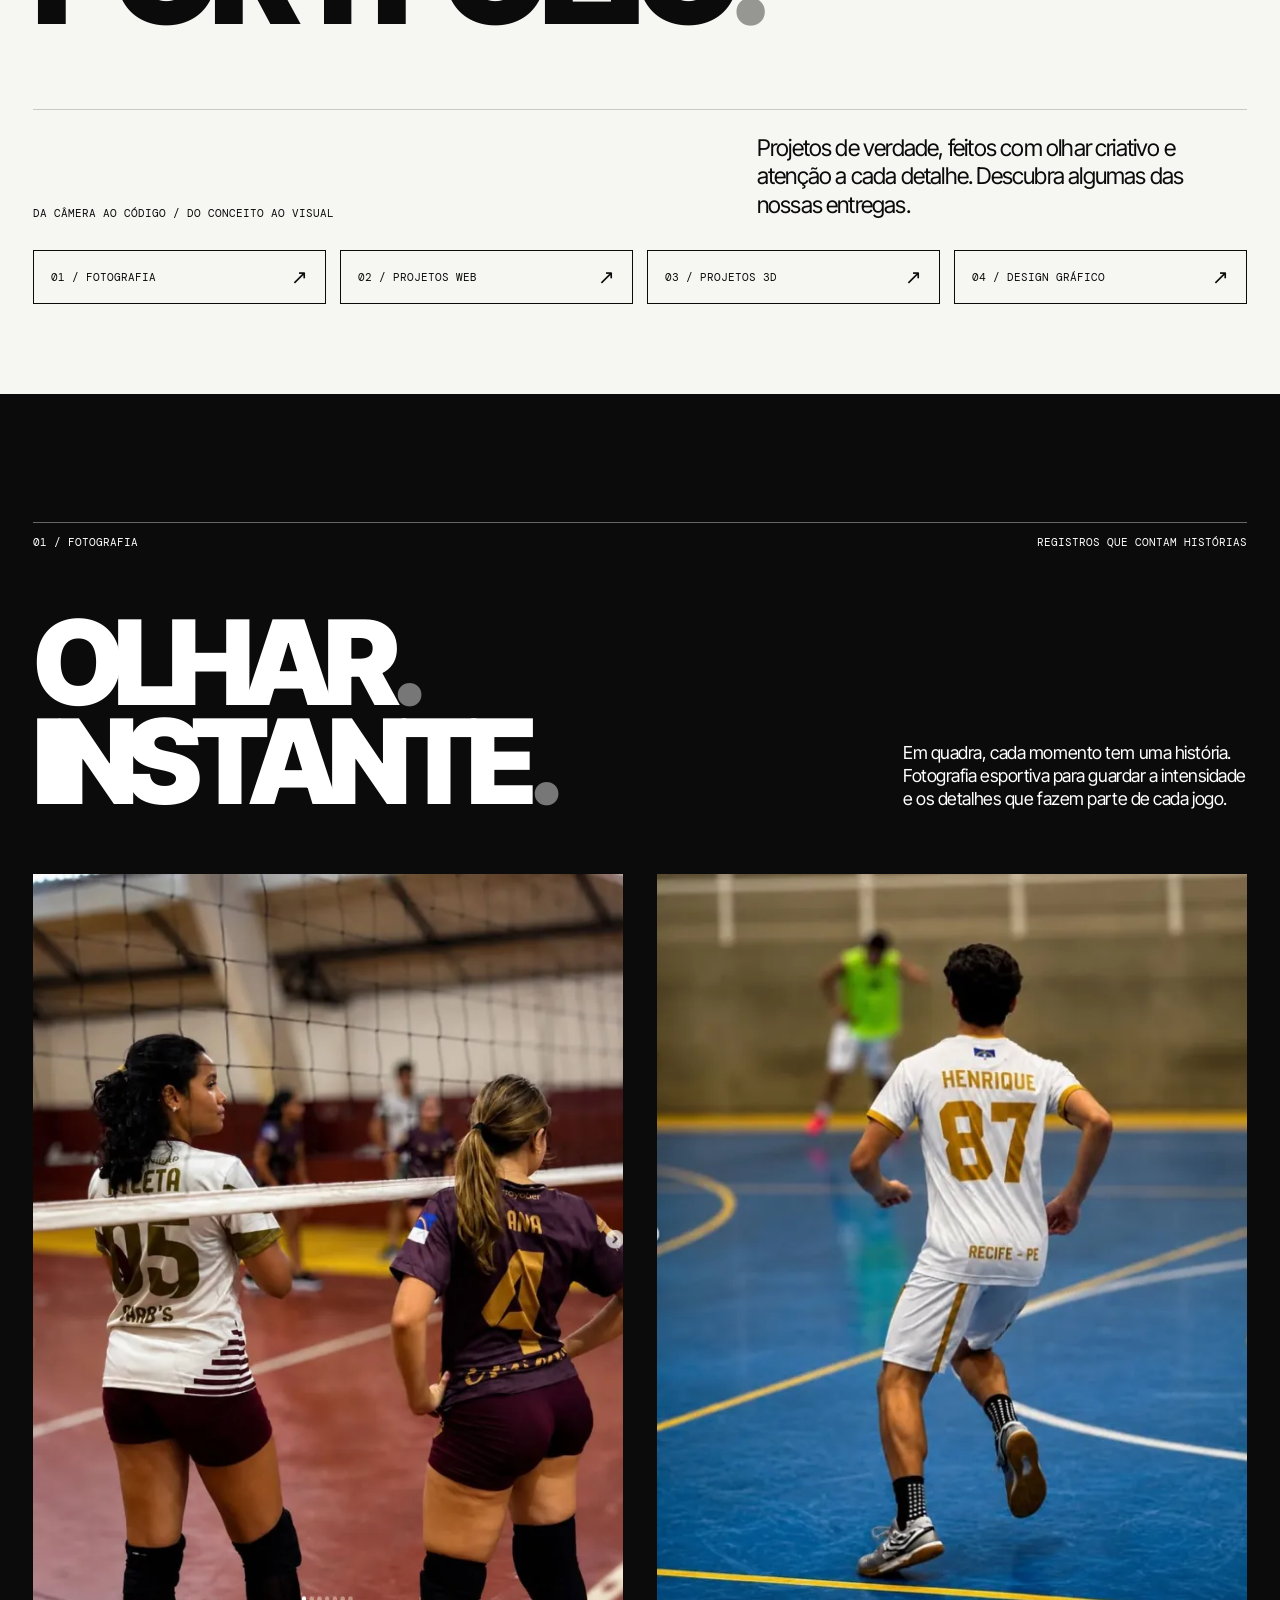
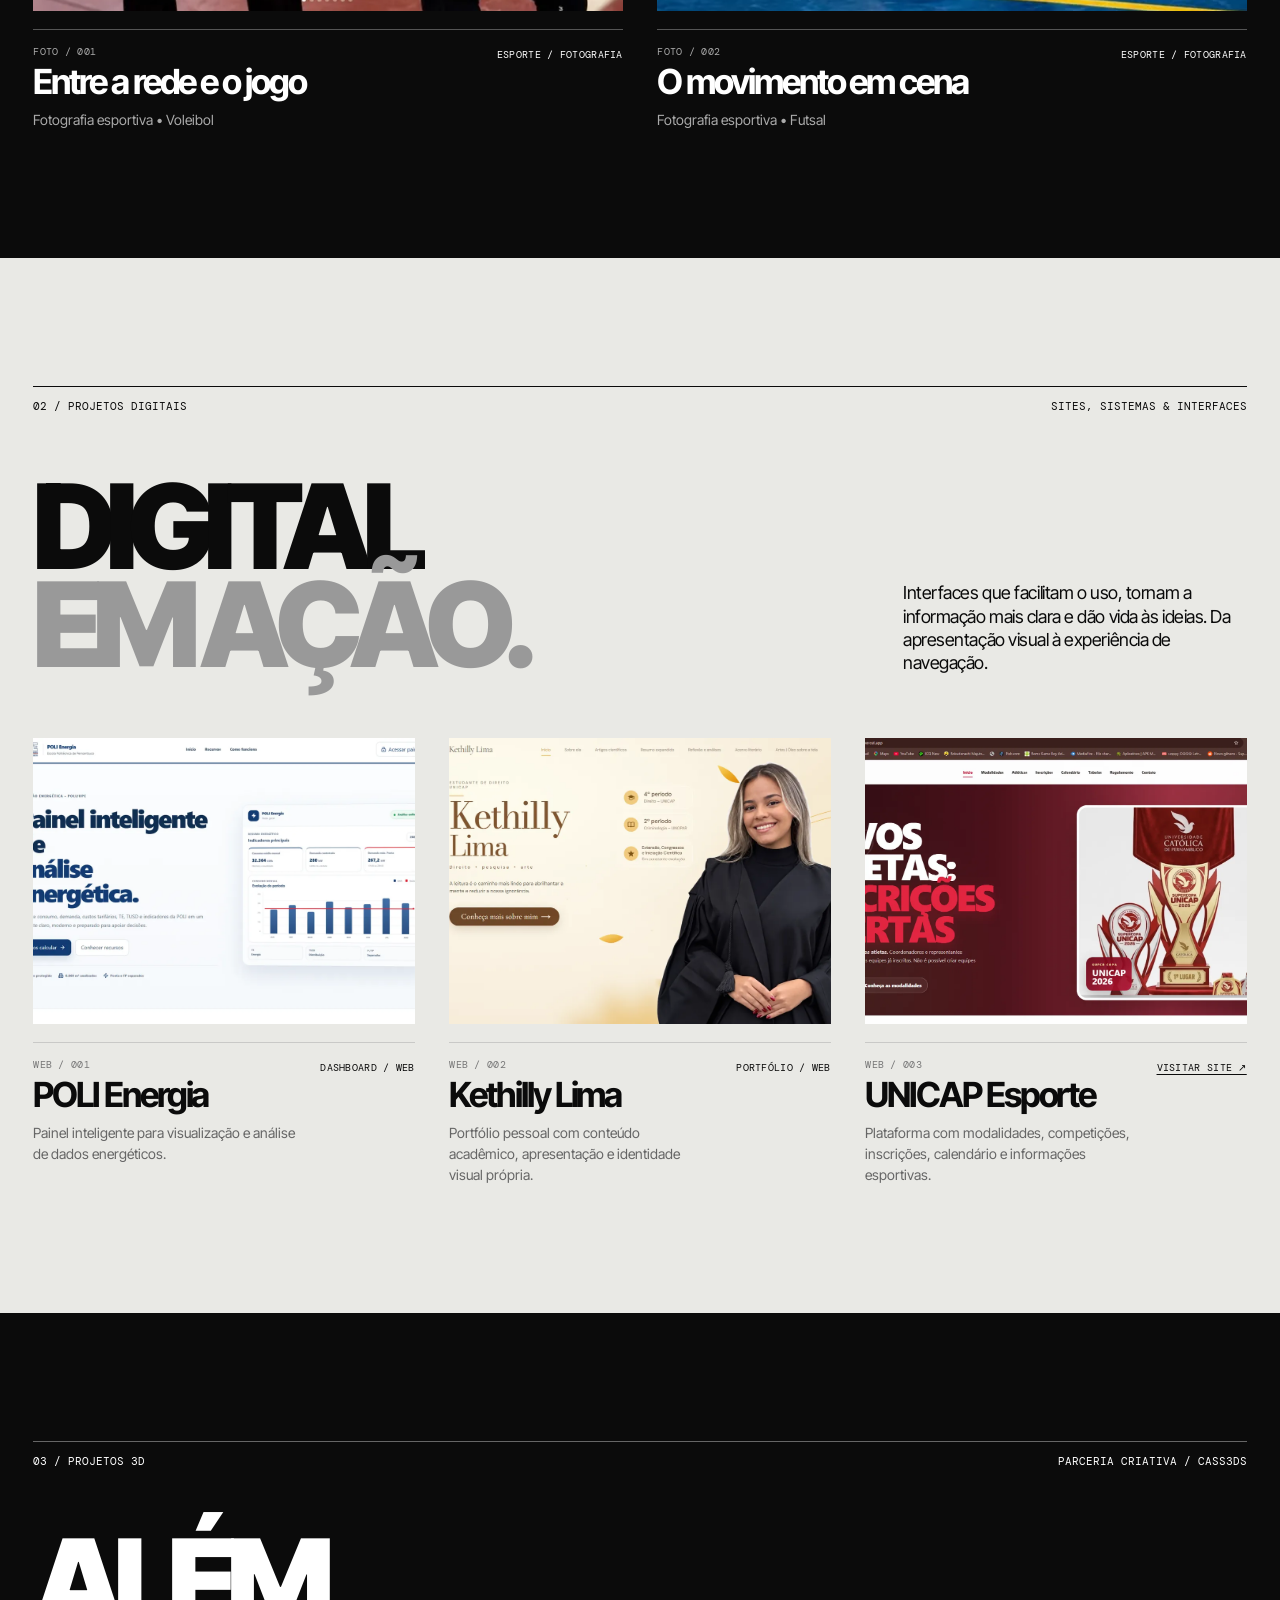
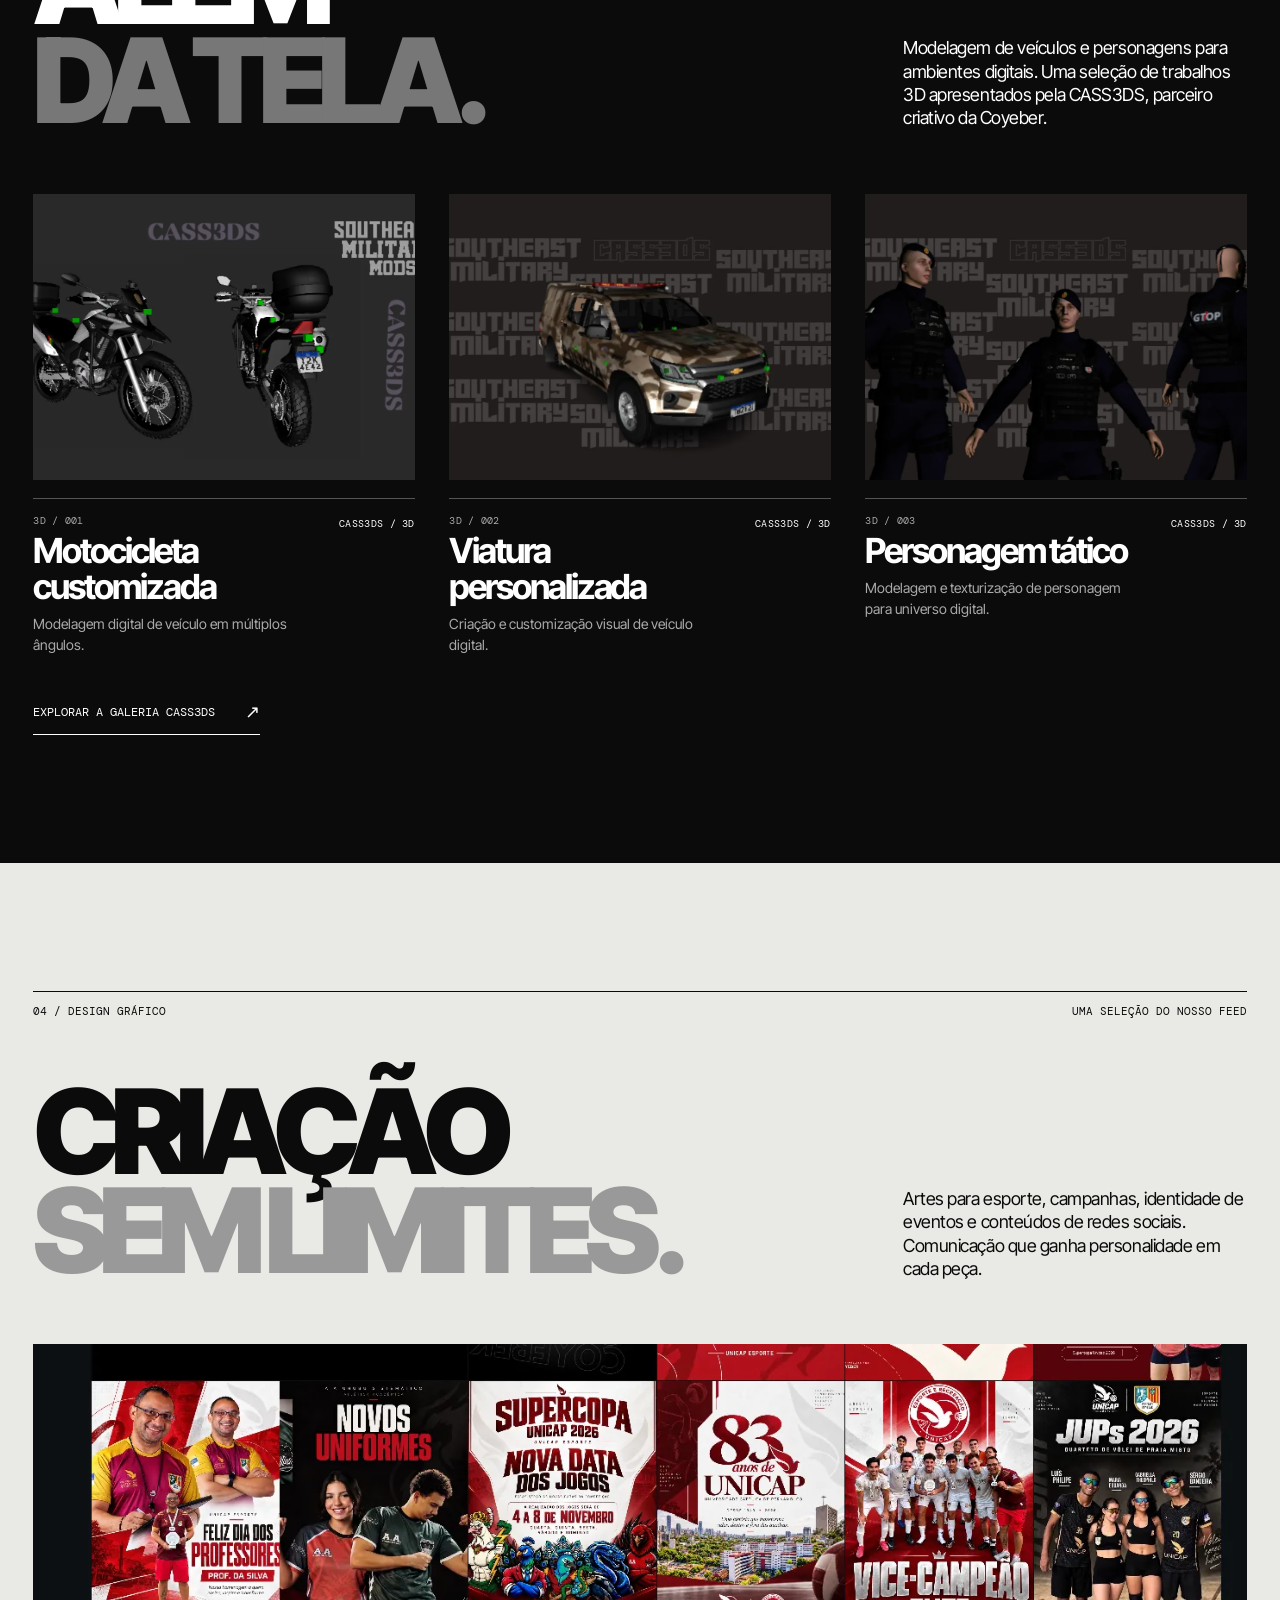
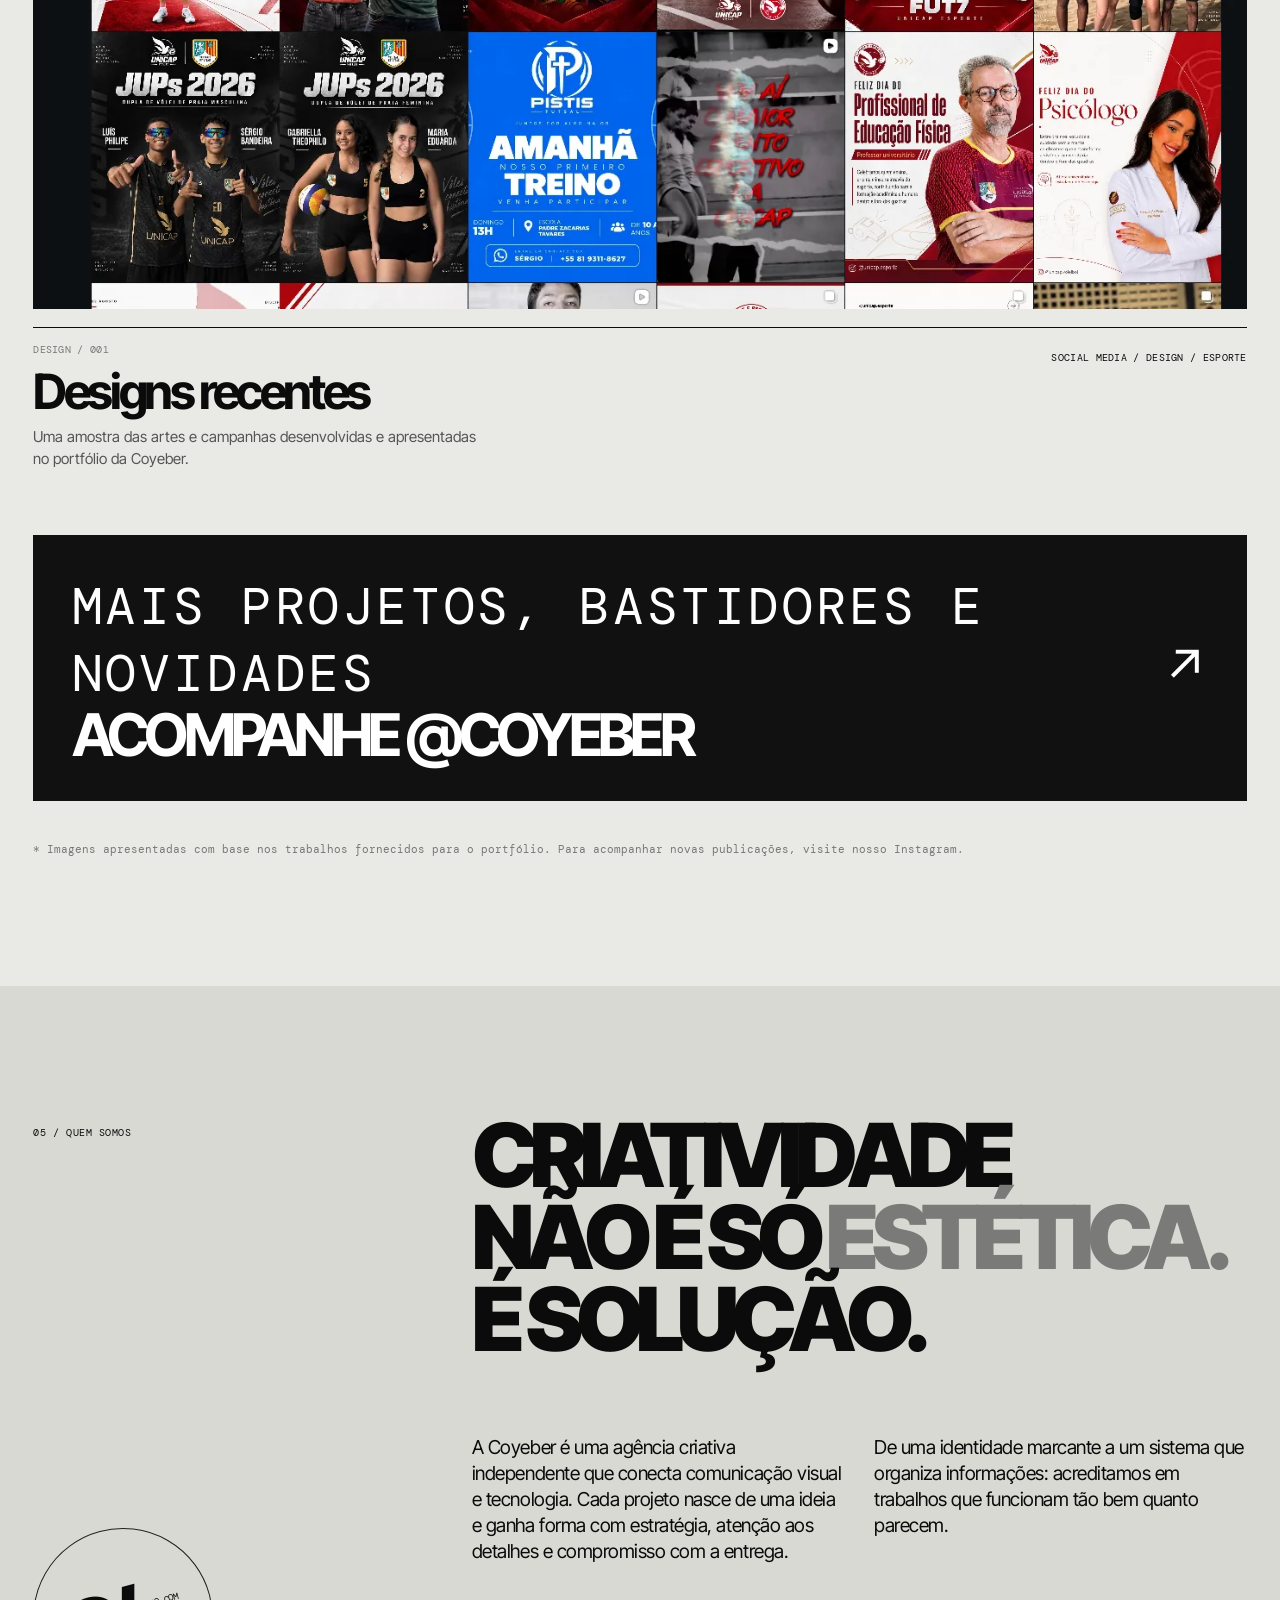
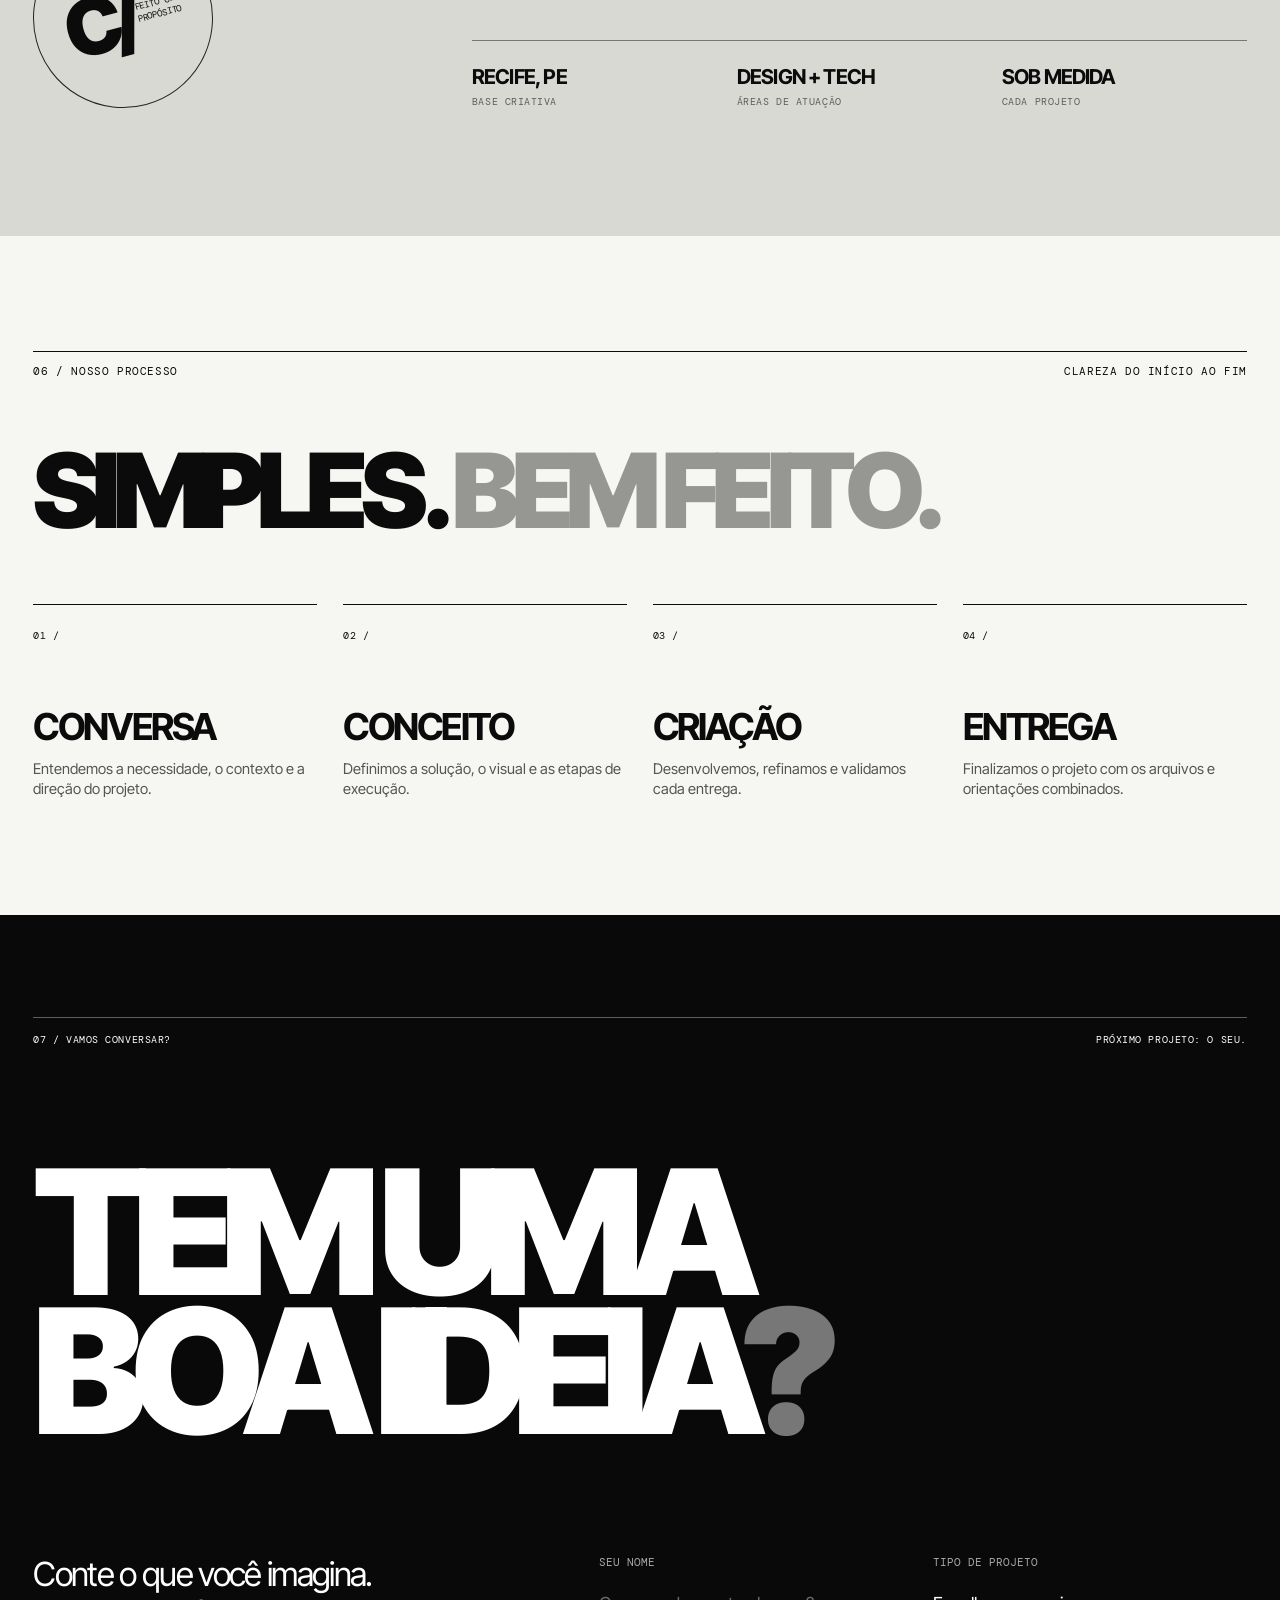
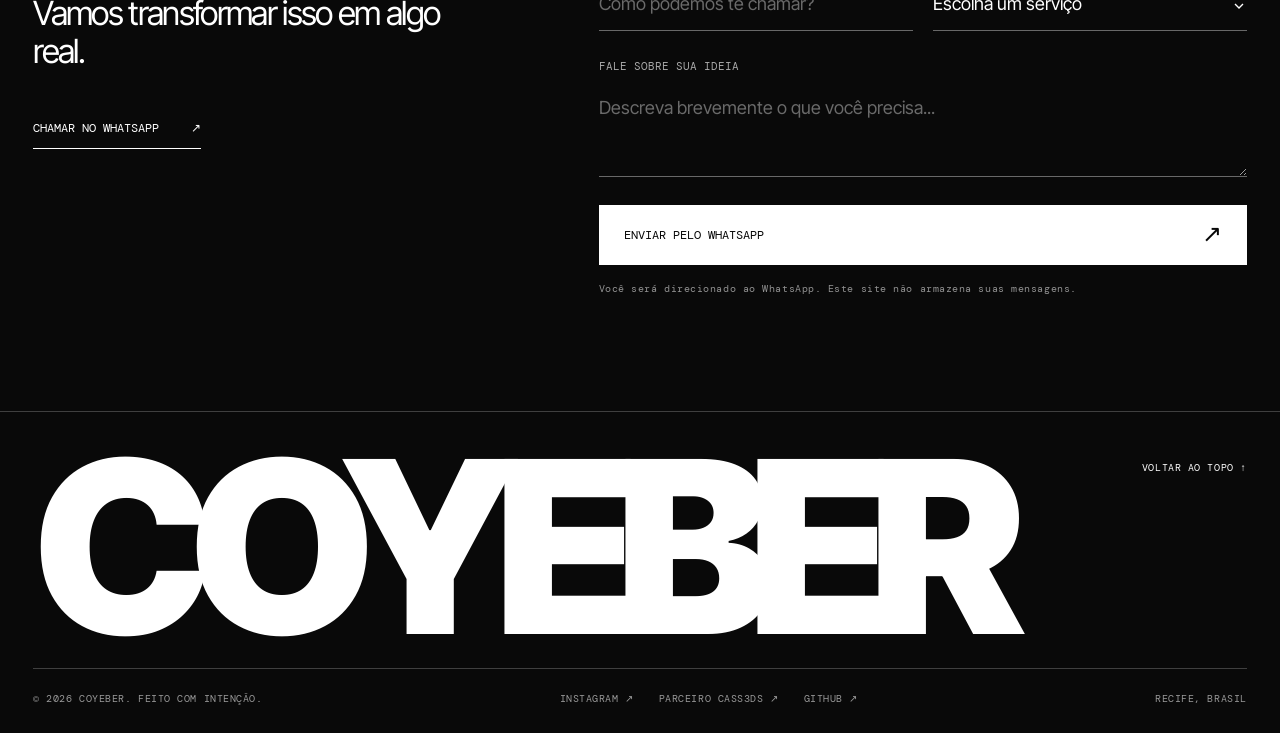
==== commit 1fe3f7c1: "Homepage: showcase new photography, projects, 3D and recent design portfolio" ====
--- a/index.html
+++ b/index.html
@@ -18,8 +18,402 @@
   <link rel="preconnect" href="https://fonts.googleapis.com">
   <link rel="preconnect" href="https://fonts.gstatic.com" crossorigin>
   <link href="https://fonts.googleapis.com/css2?family=DM+Mono:wght@400;500&family=Inter+Tight:wght@400;500;600;700;800;900&display=swap" rel="stylesheet">
-  <link rel="stylesheet" href="./coyeber-redesign-2026.css">
+  <link rel="stylesheet" href="./coyeber-redesign-2026.css?v=portfolio-20261110">
   <title>Coyeber® — Agência criativa & tecnologia</title>
+  <style id="coyeber-critical-styles">
+/* COYEBER® — editorial creative agency / 2026 */
+:root {
+  --paper: #f6f6f3;
+  --ink: #0b0b0b;
+  --white: #fff;
+  --gray: #686868;
+  --rule: #c9c9c7;
+  --muted: #e9e9e5;
+  --red: #df2228;
+  --mono: "DM Mono", "Courier New", monospace;
+  --sans: "Inter Tight", "Arial Narrow", Arial, sans-serif;
+  --page-margin: clamp(18px, 2.6vw, 48px);
+}
+*, *::before, *::after {box-sizing: border-box;}
+html {scroll-behavior: smooth;scroll-padding-top: 85px;}
+body {margin: 0;background: var(--paper);color: var(--ink);font-family: var(--sans);-webkit-font-smoothing: antialiased;}
+button, input, textarea, select {font: inherit;}
+button {cursor: pointer;}
+a {color: inherit;text-decoration: none;}
+img {max-width: 100%;display: block;}
+::selection {background: var(--ink);color: var(--white);}
+:focus-visible {outline: 2px solid var(--red);outline-offset: 5px;}
+.skip-link {position: fixed;top: -100px;left: 16px;padding: 12px 18px;color: white;background: black;z-index: 1000;}
+.skip-link:focus {top: 10px;}
+.section-shell {max-width: 1900px;margin-inline: auto;padding-inline: var(--page-margin);}
+.small-label,.section-kicker,.section-heading-top,.hero-meta,.hero-bottom,.cover-micro,.cover-foot,.project-index,.project-type,.archive-grid figcaption,.about-facts span,.process-grid>div>span,.contact-top,.form-disclaimer,.footer-bottom,.back-top {font-family: var(--mono);font-size: 10px;letter-spacing: .055em;}
+.site-header {position: relative;z-index: 100;background: var(--paper);}
+.header-inner {display: grid;grid-template-columns: 1.62fr 3.22fr;gap: 26px;max-width: 1900px;margin: auto;padding: 20px var(--page-margin) 0;}
+.brand {font-weight: 900;font-size: clamp(22px, 2vw, 31px);line-height: 1;letter-spacing: -.075em;white-space: nowrap;padding: 1px 0 20px;border-bottom: 1px solid var(--rule);}
+.brand-mark {font-family: var(--mono);font-size: 9px;vertical-align: top;letter-spacing: 0;margin-left: 3px;}
+.primary-nav {display: grid;grid-template-columns: repeat(5,minmax(0,1fr));gap: clamp(10px, 1.5vw, 25px);align-items: stretch;}
+.primary-nav>a {font-family: var(--mono);font-size: clamp(9px, .72vw, 12px);font-weight: 500;display: flex;align-items: flex-start;justify-content: space-between;gap: 5px;padding: 8px 0 20px;border-bottom: 1px solid var(--rule);white-space: nowrap;transition: border-color .2s;}
+.primary-nav>a:hover {border-color: var(--ink);}
+.primary-nav i {width: 10px;height: 10px;flex: 0 0 auto;border: 1px solid #aaa;border-radius: 50%;transition: background .2s,border-color .2s;}
+.primary-nav>a:hover i {background: var(--ink);border-color: var(--ink);}
+.nav-contact>span {font-size: 14px;line-height: .7;}
+.menu-toggle {display: none;}
+.hero {padding-top: clamp(80px, 8vw, 170px);min-height: min(760px,92vh);position: relative;padding-bottom: clamp(68px,7vw,125px);}
+.hero-meta {display: flex;justify-content: space-between;gap: 20px;color: #555;white-space: nowrap;font-size: 10px;}
+.status-dot {display: inline-block;width: 6px;height: 6px;background: var(--ink);border-radius: 100%;margin: 0 8px 1px 0;}
+.hero-composition {position: relative;padding-top: clamp(32px,3.9vw,70px);}
+.hero-title {font-size: clamp(60px,10.9vw,208px);line-height: .77;font-weight: 900;letter-spacing: -.095em;margin: 0;text-transform: uppercase;}
+.hero-title>span {display: block;white-space: nowrap;}
+.hero-indent {padding-left: 25.1%;}
+.hero-ending {display: flex !important;align-items: flex-end;gap: clamp(6px,1.1vw,20px);padding-left: 24.2%;margin-top: clamp(3px,.45vw,12px);}
+.hero-ending>span:last-child {font-size: .67em;letter-spacing: -.089em;margin-bottom: .017em;}
+.hero-period {color: var(--red);}
+.hero-object {height: .94em;width: 1.34em;flex: 0 0 auto;background: #080808;border-radius: 3px;color: white;display: flex;align-items: center;justify-content: center;position: relative;overflow: hidden;}
+.hero-object::before,.hero-object::after {content:"";position:absolute;border:1px solid #494949;border-radius:50%;width:.67em;height:.67em;transform:rotate(-26deg) scaleX(.56);}
+.hero-object::after {width:.84em;height:.84em;transform:rotate(26deg) scaleX(.56);border-color:#303030;}
+.hero-object-core {font-size:.64em;font-weight:900;letter-spacing:-.1em;line-height:1;color:white;transform:rotate(-17deg);z-index:1;}
+.object-caption {position:absolute;bottom:10%;left:7%;font-family:var(--mono);font-size:clamp(5px,.65vw,10px);letter-spacing:0;z-index:2;white-space:nowrap;}
+.hero-side-note {position:absolute;right:0;top:clamp(14px,1vw,25px);width:clamp(175px,18%,285px);text-align:justify;}
+.hero-side-note p {font-size:clamp(13px,1.1vw,19px);line-height:1.2;letter-spacing:-.03em;margin:14px 0 0;}
+.hero-side-note .small-label {display:block;text-align:right;color:#777;}
+.hero-bottom {display:flex;justify-content:space-between;align-items:center;gap:20px;margin-top:clamp(80px,10vw,180px);font-size:11px;}
+.inline-link {border-bottom: 1px solid var(--ink);padding-bottom:5px;font-family:var(--mono);}
+.inline-link span {margin-left:35px;}
+.hero-stripes {height: 89px;overflow:hidden;background:var(--paper);display:flex;flex-direction:column;justify-content:flex-end;gap:13px;}
+.hero-stripes span {display:block;background:#080808;width:100%;height:9px;flex-shrink:0;}
+.hero-stripes span:nth-child(2) {height:5px;}
+.hero-stripes span:last-child {height:39px;}
+.intro-section {background:var(--ink);color:white;padding:clamp(80px,10vw,185px) 0 clamp(85px,11vw,200px);}
+.intro-layout {display:grid;grid-template-columns:1fr 2.3fr;gap:40px;}
+.section-kicker {margin:0;padding-top:12px;}
+.intro-layout h2 {font-size:clamp(55px,8.9vw,160px);font-weight:900;line-height:.89;letter-spacing:-.08em;margin:0;}
+.intro-layout h2 em {font-style:normal;color:#8c8c8c;}
+.intro-layout p:not(.section-kicker) {font-size:clamp(19px,2.4vw,36px);line-height:1.24;letter-spacing:-.035em;max-width:760px;margin:60px 0 36px;}
+.text-link {display:inline-flex;align-items:center;gap:56px;font-family:var(--mono);font-size:12px;border-bottom:1px solid;padding-bottom:9px;}
+.text-link-light {border-color:#aaa;}
+.services-section,.works-section>.section-shell,.archive-section,.process-section {padding-top:clamp(90px,9vw,160px);padding-bottom:clamp(100px,9vw,165px);}
+.section-heading {margin-bottom:clamp(38px,5vw,80px);}
+.section-heading-top {border-top:1px solid var(--ink);padding-top:12px;display:flex;align-items:center;justify-content:space-between;gap:15px;font-size:11px;}
+.section-heading h2 {font-weight:900;letter-spacing:-.075em;line-height:.95;font-size:clamp(58px,8.1vw,145px);margin:clamp(40px,5vw,80px) 0 0;}
+.section-heading h2>span {color:#969693;}
+.section-heading h2 sup {font-family:var(--mono);letter-spacing:0;font-size:12px;vertical-align:top;position:relative;top:15px;margin-left:13px;}
+.services-list {border-top:1px solid var(--ink);}
+.service-row {display:grid;grid-template-columns: minmax(50px,.5fr) minmax(0,4fr) minmax(35px,.3fr);gap:20px;padding:clamp(20px,2.8vw,45px) 0;border-bottom:1px solid var(--rule);transition:padding .25s;}
+.service-row:hover {padding-inline:10px;}
+.service-num {font-family:var(--mono);font-size:11px;padding-top:7px;}
+.service-row h3 {font-size:clamp(25px,3.45vw,61px);line-height:1;letter-spacing:-.055em;margin:0;font-weight:800;}
+.service-row p {font-size:clamp(13px,1.15vw,19px);color:#5c5c5c;line-height:1.45;max-width:650px;margin:13px 0 0;}
+.service-arrow {font-size:clamp(27px,3vw,46px);line-height:1;justify-self:end;}
+.works-section {background:#ededeb;}
+.featured-grid {display:grid;grid-template-columns:1.23fr 1fr;gap:clamp(24px,3vw,55px);}
+.project-card {min-width:0;}
+.project-cover {height:clamp(300px,37vw,630px);overflow:hidden;position:relative;background:#151515;color:white;isolation:isolate;transition:transform .3s;}
+.project-card:not(.project-large) .project-cover {height:clamp(290px,31vw,510px);}
+.project-card:nth-child(3) .project-cover {height:clamp(290px,31vw,510px);}
+.project-card:nth-child(4) .project-cover {height:clamp(290px,31vw,510px);}
+.project-large {grid-row:span 1;}
+.cover-supercopa {background:#d72028;padding:clamp(25px,3vw,55px);display:flex;flex-direction:column;justify-content:space-between;}
+.cover-supercopa::before {content:"";position:absolute;width:65%;height:135%;border:2px solid #fff;border-radius:50%;top:-19%;right:-28%;transform:rotate(-29deg);opacity:.6;}
+.cover-supercopa::after {content:"";position:absolute;width:48%;height:108%;border:1px solid #fff;border-radius:50%;top:-7%;right:-13%;transform:rotate(-29deg);opacity:.6;}
+.cover-supercopa .cover-micro,.cover-supercopa .cover-foot,.super-text {position:relative;z-index:2;}
+.super-text {font-weight:900;letter-spacing:-.099em;font-size:clamp(63px,9.2vw,168px);line-height:.78;white-space:nowrap;}
+.super-text span {font-size:.1em;letter-spacing:0;position:relative;top:-4em;margin-left:8px;}
+.cover-foot {display:flex;justify-content:space-between;align-items:end;line-height:1.3;}
+.cover-foot span:first-child {font-weight:700;font-family:var(--sans);font-size:clamp(30px,3.8vw,60px);letter-spacing:-.075em;line-height:.87;}
+.cover-identity {padding:clamp(25px,3vw,50px);display:flex;flex-direction:column;justify-content:space-between;}
+.identity-symbol {font-size:clamp(200px,25vw,390px);line-height:.7;font-weight:900;letter-spacing:-.16em;text-align:center;margin-right:12%;}
+.identity-symbol span {font-size:.19em;vertical-align:top;letter-spacing:0;margin-left:.2em;color:#a8a8a8;}
+.identity-name {font-weight:900;font-size:clamp(21px,3.2vw,55px);letter-spacing:-.075em;}
+.cover-gallery {background:#e2e2e2;color:white;}
+.cover-gallery img {width:100%;height:100%;object-fit:cover;filter:grayscale(100%);transition:filter .5s,transform .6s;}
+.cover-gallery:hover img {filter:grayscale(0%);transform:scale(1.045);}
+.cover-stamp {position:absolute;bottom:22px;left:22px;background:#0b0b0b;color:white;padding:10px 12px;font-family:var(--mono);font-size:11px;line-height:1.4;}
+.cover-partner {background:#d6d5cf;color:#111;padding:clamp(25px,3vw,45px);display:flex;flex-direction:column;justify-content:space-between;}
+.cover-partner strong {font-weight:900;letter-spacing:-.1em;font-size:clamp(66px,9.9vw,160px);line-height:.95;position:relative;z-index:2;}
+.cover-partner strong span {font-weight:500;}
+.partner-grid {position:absolute;inset:0;background-image:linear-gradient(#9995 1px,transparent 1px),linear-gradient(90deg,#9995 1px,transparent 1px);background-size:39px 39px;opacity:.7;mask-image:linear-gradient(90deg,transparent,#000);}
+.partner-bottom {font-family:var(--mono);font-size:10px;letter-spacing:.08em;position:relative;z-index:2;}
+.project-info {display:flex;gap:14px;justify-content:space-between;padding:20px 0 48px;border-bottom:1px solid #b5b5b3;align-items:flex-end;}
+.project-index {display:block;color:#6b6b6b;}
+.project-info h3 {font-size:clamp(24px,2.5vw,41px);letter-spacing:-.06em;font-weight:800;line-height:1.05;margin:10px 0;}
+.project-info p {font-size:14px;line-height:1.45;margin:0;max-width:410px;color:#565656;}
+.project-type {font-size:10px;line-height:1.5;text-align:right;white-space:nowrap;}
+.project-action {text-decoration:underline;text-underline-offset:3px;}
+.archive-section {padding-bottom:clamp(100px,10vw,190px);}
+.archive-section .section-heading {margin-bottom:24px;}
+.archive-section .section-heading h2 span {color:var(--ink);}
+.archive-lead {font-size:clamp(17px,1.4vw,22px);line-height:1.3;max-width:630px;margin:0 0 50px auto;}
+.archive-grid {display:grid;grid-template-columns:repeat(3,1fr);gap:clamp(12px,2vw,28px);}
+.archive-grid figure {margin:0;min-width:0;}
+.archive-grid img {width:100%;aspect-ratio:1/1;object-fit:cover;background:#dededb;filter:grayscale(1);transition:filter .4s;}
+.archive-grid figure:hover img {filter:grayscale(0);}
+.archive-grid figcaption {border-bottom:1px solid var(--rule);display:flex;justify-content:space-between;padding:12px 0 18px;}
+.instagram-cta {display:flex;justify-content:space-between;align-items:center;gap:20px;border-top:1px solid var(--ink);border-bottom:1px solid var(--ink);margin-top:clamp(60px,8vw,130px);padding:clamp(24px,3vw,50px) 0;transition:padding .2s;}
+.instagram-cta:hover {padding-inline:12px;}
+.instagram-cta>span:first-child {display:flex;flex-direction:column;gap:12px;}
+.instagram-cta strong {font-size:clamp(53px,9vw,155px);letter-spacing:-.09em;line-height:.85;}
+.instagram-cta-arrow {font-size:clamp(44px,7vw,110px);line-height:1;}
+.about-section {background:#d9d9d4;padding:clamp(105px,10vw,180px) 0;}
+.about-layout {display:grid;grid-template-columns:1fr 2fr;gap:clamp(30px,4vw,75px);}
+.about-left {display:flex;flex-direction:column;justify-content:space-between;gap:80px;}
+.about-badge {height:180px;width:180px;border:1px solid #222;border-radius:50%;display:flex;align-items:center;justify-content:center;gap:4px;transform:rotate(-15deg);}
+.about-badge>span {font-weight:900;font-size:78px;letter-spacing:-.12em;}
+.about-badge small {font-family:var(--mono);font-size:9px;line-height:1.3;}
+.about-right h2 {font-size:clamp(51px,6.9vw,120px);letter-spacing:-.084em;line-height:.93;margin:0 0 75px;font-weight:900;}
+.about-right em {font-style:normal;color:#7a7a78;}
+.about-text {display:grid;grid-template-columns:1fr 1fr;gap:30px;}
+.about-text p {font-size:clamp(17px,1.5vw,23px);line-height:1.35;letter-spacing:-.025em;margin:0;}
+.about-facts {display:grid;grid-template-columns:repeat(3,1fr);gap:20px;border-top:1px solid #777;margin-top:75px;padding-top:23px;}
+.about-facts>div {display:flex;flex-direction:column;gap:6px;}
+.about-facts strong {font-size:clamp(14px,1.6vw,23px);letter-spacing:-.04em;}
+.about-facts span {color:#5c5c5c;}
+.process-grid {display:grid;grid-template-columns:repeat(4,1fr);gap:clamp(15px,2vw,35px);}
+.process-grid>div {border-top:1px solid var(--ink);padding-top:18px;}
+.process-grid h3 {font-size:clamp(27px,2.9vw,49px);letter-spacing:-.065em;margin:65px 0 13px;line-height:1;}
+.process-grid p {font-size:clamp(14px,1.15vw,18px);line-height:1.4;max-width:300px;color:#555;margin:0;}
+.contact-section {background:#090909;color:white;padding:clamp(85px,8vw,150px) 0 clamp(100px,9vw,175px);}
+.contact-top {display:flex;align-items:center;justify-content:space-between;border-top:1px solid #5d5d5d;padding-top:15px;}
+.contact-section h2 {font-size:clamp(77px,13.6vw,230px);line-height:.8;font-weight:900;letter-spacing:-.09em;margin:clamp(65px,9vw,130px) 0;}
+.contact-section h2 span {color:#777;}
+.contact-columns {display:grid;grid-template-columns:1fr 1.4fr;gap:clamp(35px,8vw,150px);align-items:start;}
+.contact-copy p {font-size:clamp(21px,2.6vw,40px);letter-spacing:-.05em;line-height:1.16;margin:0 0 45px;max-width:420px;}
+.contact-quick {display:inline-flex;align-items:center;gap:32px;border-bottom:1px solid #fff;padding-bottom:12px;font-family:var(--mono);font-size:12px;}
+.contact-form {display:grid;gap:28px;}
+.contact-form label {font-family:var(--mono);font-size:11px;display:flex;flex-direction:column;gap:12px;color:#a9a9a9;}
+.field-grid {display:grid;grid-template-columns:1fr 1fr;gap:20px;}
+.contact-form input,.contact-form select,.contact-form textarea {background:transparent;color:white;border:0;border-bottom:1px solid #686868;padding:12px 0 16px;border-radius:0;outline:0;width:100%;font-family:var(--sans);font-size:18px;}
+.contact-form input::placeholder,.contact-form textarea::placeholder {color:#6a6a6a;}
+.contact-form input:focus,.contact-form select:focus,.contact-form textarea:focus {border-color:#fff;}
+.contact-form select {appearance:none;background-image:url("data:image/svg+xml,%3Csvg xmlns='http://www.w3.org/2000/svg' width='16' height='16' viewBox='0 0 24 24' fill='none' stroke='white' stroke-width='2'%3E%3Cpath d='m6 9 6 6 6-6'/%3E%3C/svg%3E");background-repeat:no-repeat;background-position:right center;padding-right:22px;}
+.contact-form select option {background:#181818;}
+.contact-form button {border:none;background:white;color:#070707;font-family:var(--mono);font-size:12px;text-align:left;display:flex;justify-content:space-between;padding:22px 25px;transition:background .2s;}
+.contact-form button:hover {background:#d5d5d3;}
+.contact-form button span {font-size:24px;line-height:.6;}
+.form-disclaimer {font-size:10px;color:#929292;margin:-12px 0 0;line-height:1.5;}
+.site-footer {background:#090909;color:#fff;border-top:1px solid #3f3f3f;padding:45px 0 28px;}
+.footer-top {display:flex;justify-content:space-between;align-items:flex-start;gap:20px;border-bottom:1px solid #3f3f3f;padding-bottom:30px;}
+.footer-wordmark {font-size:clamp(80px,18.8vw,330px);font-weight:900;line-height:.75;letter-spacing:-.095em;display:block;}
+.footer-wordmark sup {font-family:var(--mono);letter-spacing:0;font-size:12px;position:relative;top:-3em;}
+.back-top {white-space:nowrap;padding-top:4px;}
+.footer-bottom {display:flex;justify-content:space-between;gap:24px;flex-wrap:wrap;padding-top:23px;color:#999;}
+.footer-bottom>div {display:flex;gap:25px;}
+.footer-bottom a:hover,.back-top:hover {color:white;text-decoration:underline;text-underline-offset:4px;}
+@media (min-width: 1800px) {.hero-title {font-size:208px;}.hero {min-height:820px;}}
+@media (max-width: 1150px) {
+  .header-inner {grid-template-columns:1.2fr 3fr;}
+  .primary-nav {gap:12px;}
+  .primary-nav>a {font-size:9px;}
+  .primary-nav i {width:7px;height:7px;}
+  .hero-title {font-size:10.5vw;}
+  .hero-side-note {width:190px;}
+  .project-type {white-space:normal;}
+}
+@media (max-width: 850px) {
+  .header-inner {display:flex;align-items:center;justify-content:space-between;padding-bottom:15px;border-bottom:1px solid var(--rule);}
+  .brand {padding:0;border:0;}
+  .menu-toggle {border:1px solid var(--ink);width:45px;height:43px;display:flex;flex-direction:column;justify-content:center;align-items:center;gap:6px;background:transparent;}
+  .menu-toggle span {width:19px;height:2px;background:var(--ink);transition:transform .2s;}
+  .menu-toggle[aria-expanded="true"] span:first-child {transform:translateY(4px) rotate(45deg);}
+  .menu-toggle[aria-expanded="true"] span:last-child {transform:translateY(-4px) rotate(-45deg);}
+  .primary-nav {display:none;position:absolute;top:100%;left:0;right:0;background:var(--paper);padding:15px var(--page-margin) 25px;border-bottom:1px solid var(--ink);box-shadow:0 12px 25px #0001;grid-template-columns:1fr;gap:0;}
+  .primary-nav.is-open {display:grid;}
+  .primary-nav>a {padding:15px 0;font-size:13px;justify-content:flex-start;gap:14px;}
+  .primary-nav>a span {margin-left:auto;}
+  .hero {min-height:650px;padding-top:90px;}
+  .hero-meta span:last-child {display:none;}
+  .hero-composition {padding-top:90px;}
+  .hero-side-note {top:0;width:200px;}
+  .hero-title {font-size:10.5vw;}
+  .hero-indent {padding-left:12%;}
+  .hero-ending {padding-left:4%;}
+  .hero-ending>span:last-child {font-size:.77em;}
+  .hero-object {width:1.1em;}
+  .intro-layout {grid-template-columns:1fr;}
+  .intro-layout .section-kicker {margin-bottom:35px;}
+  .intro-layout p:not(.section-kicker) {margin-top:38px;}
+  .featured-grid {gap:24px;}
+  .project-card:not(.project-large) .project-cover,.project-cover {height:360px;}
+  .project-info {flex-direction:column;align-items:start;padding-bottom:32px;}
+  .project-type {text-align:left;}
+  .about-layout {grid-template-columns:1fr;}
+  .about-left {flex-direction:row;align-items:start;}
+  .about-badge {height:100px;width:100px;}
+  .about-badge>span {font-size:42px;}
+  .about-badge small {font-size:6px;}
+  .about-right h2 {margin-bottom:45px;}
+  .contact-columns {grid-template-columns:1fr;}
+}
+@media (max-width: 600px) {
+  html {scroll-padding-top:65px;}
+  .section-shell {padding-inline:19px;}
+  .hero {min-height:610px;padding-top:38px;padding-bottom:75px;}
+  .hero-meta {font-size:9px;line-height:1.4;flex-wrap:wrap;gap:8px;}
+  .hero-meta span:nth-child(2) {margin-left:auto;}
+  .hero-composition {padding-top:135px;}
+  .hero-side-note {top:12px;right:0;width:min(220px,64vw);}
+  .hero-side-note p {font-size:13px;margin-top:9px;}
+  .hero-title {font-size:12.1vw;line-height:.91;letter-spacing:-.09em;}
+  .hero-indent {padding-left:10%;}
+  .hero-ending {gap:5px;padding-left:0;margin-top:7px;}
+  .hero-ending>span:last-child {font-size:.73em;}
+  .hero-object {width:1.23em;height:.98em;}
+  .object-caption {font-size:5px;}
+  .hero-bottom {margin-top:105px;align-items:flex-end;}
+  .hero-bottom>span {font-size:9px;text-align:right;}
+  .hero-bottom a {font-size:10px;max-width:148px;}
+  .hero-bottom a span {margin-left:10px;}
+  .hero-stripes {height:54px;gap:7px;}
+  .hero-stripes span {height:6px;}
+  .hero-stripes span:nth-child(2) {height:4px;}
+  .hero-stripes span:last-child {height:25px;}
+  .intro-section {padding-top:90px;padding-bottom:90px;}
+  .intro-layout h2 {font-size:14vw;}
+  .intro-layout p:not(.section-kicker) {font-size:20px;}
+  .section-heading-top {font-size:9px;}
+  .section-heading h2 {font-size:13vw;margin-top:42px;}
+  .section-heading h2 sup {font-size:9px;top:2px;margin-left:5px;}
+  .service-row {grid-template-columns:30px 1fr 20px;gap:8px;padding:23px 0;}
+  .service-row h3 {font-size:24px;}
+  .service-row p {font-size:13px;}
+  .service-arrow {font-size:22px;}
+  .featured-grid {grid-template-columns:1fr;gap:18px;}
+  .project-card:not(.project-large) .project-cover,.project-card:nth-child(3) .project-cover,.project-card:nth-child(4) .project-cover,.project-cover {height:365px;}
+  .super-text {font-size:clamp(61px,17vw,110px);}
+  .cover-supercopa {padding:25px;}
+  .cover-foot span:first-child {font-size:37px;}
+  .identity-symbol {font-size:260px;}
+  .cover-partner strong {font-size:100px;}
+  .project-info {gap:10px;}
+  .project-info h3 {font-size:28px;}
+  .archive-grid {grid-template-columns:repeat(2,1fr);gap:12px;}
+  .archive-lead {font-size:16px;margin-bottom:30px;}
+  .archive-grid figcaption {font-size:9px;}
+  .instagram-cta strong {font-size:16vw;}
+  .instagram-cta-arrow {font-size:50px;}
+  .about-section {padding:90px 0;}
+  .about-left {margin-bottom:30px;}
+  .about-right h2 {font-size:12.6vw;}
+  .about-text {grid-template-columns:1fr;gap:17px;}
+  .about-text p {font-size:18px;}
+  .about-facts {grid-template-columns:1fr 1fr;gap:24px 10px;margin-top:45px;}
+  .about-facts strong {font-size:17px;}
+  .process-grid {grid-template-columns:1fr 1fr;gap:35px 18px;}
+  .process-grid h3 {font-size:29px;margin:35px 0 10px;}
+  .process-grid p {font-size:14px;}
+  .contact-section h2 {font-size:17vw;margin:85px 0 55px;}
+  .contact-top {font-size:9px;}
+  .contact-copy p {font-size:29px;margin-bottom:35px;}
+  .field-grid {grid-template-columns:1fr;gap:25px;}
+  .contact-form input,.contact-form select,.contact-form textarea {font-size:16px;}
+  .footer-top {display:block;}
+  .footer-wordmark {font-size:20vw;margin-bottom:28px;}
+  .back-top {display:block;text-align:right;}
+  .footer-bottom {flex-direction:column;font-size:9px;}
+  .footer-bottom>div {flex-wrap:wrap;gap:14px 18px;}
+}
+@media (max-width: 360px) {
+  .hero-title {font-size:11.7vw;}
+  .hero-ending>span:last-child {font-size:.70em;}
+  .hero-object {width:1.12em;}
+  .cover-partner strong {font-size:82px;}
+}
+@media (prefers-reduced-motion: reduce) {
+  html {scroll-behavior:auto;}
+  *,*::before,*::after {transition:none !important;animation:none !important;}
+}
+[hidden] { display: none !important; }
+
+
+
+/* — PORTFÓLIO REAL · NOVEMBRO 2026 — */
+.portfolio-hub{padding-top:clamp(95px,10vw,180px);padding-bottom:clamp(80px,7vw,135px);}
+.portfolio-hub .section-heading h2{font-size:clamp(62px,11vw,190px);margin-top:clamp(55px,7vw,120px);line-height:.84;}
+.portfolio-hub .portfolio-blurb{display:flex;justify-content:space-between;gap:40px;align-items:end;border-top:1px solid var(--rule);padding-top:24px;margin-top:clamp(55px,6vw,100px);}
+.portfolio-blurb p{max-width:490px;font-size:clamp(18px,1.8vw,28px);line-height:1.25;margin:0;letter-spacing:-.035em;}
+.portfolio-blurb span{font:11px var(--mono);white-space:nowrap;}
+.portfolio-jump{display:grid;grid-template-columns:repeat(4,1fr);gap:14px;margin-top:30px;}
+.portfolio-jump a{border:1px solid var(--ink);font-family:var(--mono);font-size:11px;display:flex;gap:20px;align-items:center;justify-content:space-between;padding:18px 17px;transition:background .2s,color .2s;}
+.portfolio-jump a:hover{background:var(--ink);color:#fff;}
+.portfolio-jump a span{font-size:20px;line-height:.8;}
+.work-category{padding:clamp(100px,10vw,190px) 0;}
+.work-category:nth-of-type(even){background:#e9e9e5;}
+.work-category .category-top{display:flex;justify-content:space-between;gap:20px;border-top:1px solid var(--ink);padding-top:12px;font:11px var(--mono);}
+.work-category .category-head{display:grid;grid-template-columns:1.5fr .65fr;gap:clamp(30px,6vw,110px);align-items:end;margin:clamp(46px,5vw,90px) 0 clamp(50px,5vw,90px);}
+.work-category .category-head h2{font-size:clamp(60px,9.2vw,165px);line-height:.84;letter-spacing:-.09em;font-weight:900;margin:0;}
+.work-category .category-head h2 span{color:#999;}
+.work-category .category-head p{font-size:clamp(16px,1.4vw,22px);line-height:1.3;margin:0;letter-spacing:-.025em;}
+.work-grid{display:grid;gap:clamp(20px,2.7vw,44px);}
+.work-grid.two-up{grid-template-columns:repeat(2,minmax(0,1fr));}
+.work-grid.three-up{grid-template-columns:repeat(3,minmax(0,1fr));}
+.work-item{margin:0;min-width:0;}
+.work-image{overflow:hidden;background:#d5d5d1;position:relative;}
+.work-image img{display:block;width:100%;height:100%;object-fit:cover;transition:transform .5s ease;filter:none;}
+.work-item:hover .work-image img{transform:scale(1.02);}
+.work-image.portrait{aspect-ratio:4/5;}
+.work-image.landscape{aspect-ratio:4/3;}
+.work-image.wide{aspect-ratio:16/9;}
+.work-image.panorama{aspect-ratio:1408/655;}
+.work-image img.contain{object-fit:contain;background:#171717;}
+.work-image.tilt-top img{object-position:center 30%;}
+.work-item figcaption{display:flex;justify-content:space-between;gap:24px;border-top:1px solid var(--rule);padding-top:15px;margin-top:18px;align-items:start;}
+.work-item h3{font-size:clamp(22px,2.7vw,45px);letter-spacing:-.06em;line-height:1.05;margin:5px 0 8px;}
+.work-item p{font-size:14px;line-height:1.5;max-width:500px;color:#666;margin:0;}
+.work-index,.work-tag{font:10px var(--mono);letter-spacing:.03em;}
+.work-index{color:#777;display:block;margin-bottom:6px;}
+.work-tag{white-space:nowrap;text-align:right;padding-top:3px;}
+.work-category.dark-work{background:#0b0b0b;color:#fff;}
+.dark-work .category-top{border-color:#666;}
+.dark-work .category-head h2 span{color:#777;}
+.dark-work .work-item figcaption{border-color:#555;}
+.dark-work .work-item p,.dark-work .work-index{color:#aaa;}
+.dark-work .work-image{background:#292929;}
+.work-category .mini-cta{display:inline-flex;gap:30px;align-items:center;font:12px var(--mono);padding-bottom:10px;border-bottom:1px solid;margin-top:45px;}
+.work-category .mini-cta span{font-size:18px;}
+.work-category .mini-cta:hover{gap:40px;}
+.graphics-section .graphic-feature{display:block;margin:0;}
+.graphics-section .graphic-feature .work-image img{object-fit:cover;}
+.graphics-section .graphic-feature figcaption{display:flex;justify-content:space-between;gap:30px;border-top:1px solid var(--ink);margin-top:18px;padding-top:15px;}
+.graphics-section .graphic-feature h3{font-size:clamp(28px,3.8vw,60px);margin:4px 0 5px;letter-spacing:-.07em;}
+.graphics-section .graphic-feature p{font-size:15px;color:#555;max-width:460px;line-height:1.5;margin:0;}
+.graphics-section .graphic-feature .work-tag{padding-top:8px;}
+.graphics-section .archive-quick{display:flex;align-items:center;justify-content:space-between;gap:30px;background:#111;color:#fff;padding:clamp(23px,3vw,48px);margin-top:clamp(45px,5vw,90px);}
+.graphics-section .archive-quick strong{font-size:clamp(32px,4.6vw,70px);line-height:.95;letter-spacing:-.08em;}
+.graphics-section .archive-quick span{font-size:clamp(30px,4vw,60px);}
+.graphics-section .archive-quick:hover{background:#282828;}
+.portfolio-note{font:11px var(--mono);color:#777;margin:40px 0 0;line-height:1.5;}
+@media(max-width:1100px){
+ .work-category .category-head{grid-template-columns:1fr;gap:30px;}
+ .work-category .category-head p{max-width:570px;}
+ .work-grid.three-up{grid-template-columns:repeat(2,minmax(0,1fr));}
+ .work-grid.three-up>.work-item:last-child{grid-column:1/-1;max-width:650px;}
+ .portfolio-jump{grid-template-columns:repeat(2,1fr);}
+}
+@media(max-width:650px){
+ .portfolio-hub{padding-bottom:65px;}
+ .portfolio-hub .section-heading h2{font-size:16vw;}
+ .portfolio-hub .portfolio-blurb{display:block;margin-top:45px;}
+ .portfolio-blurb span{display:block;margin-bottom:20px;}
+ .portfolio-blurb p{font-size:19px;}
+ .portfolio-jump{grid-template-columns:1fr 1fr;gap:9px;margin-top:20px;}
+ .portfolio-jump a{padding:13px 10px;font-size:9px;gap:9px;}
+ .portfolio-jump a span{font-size:16px;}
+ .work-category{padding:80px 0;}
+ .work-category .category-top{font-size:9px;}
+ .work-category .category-head{margin:45px 0 35px;}
+ .work-category .category-head h2{font-size:15vw;}
+ .work-category .category-head p{font-size:17px;}
+ .work-grid.two-up,.work-grid.three-up{grid-template-columns:1fr;}
+ .work-grid.three-up>.work-item:last-child{grid-column:auto;}
+ .work-image.portrait{aspect-ratio:4/5;}
+ .work-item figcaption{gap:9px;}
+ .work-item h3{font-size:28px;}
+ .work-item p{font-size:13px;}
+ .work-tag{font-size:9px;white-space:normal;}
+ .graphics-section .graphic-feature figcaption{display:block;}
+ .graphics-section .graphic-feature .work-tag{display:block;text-align:left;margin-top:18px;}
+}
+
+  </style>
 </head>
 <body>
   <a href="#conteudo" class="skip-link">Pular para o conteúdo</a>
@@ -70,57 +464,116 @@
     </section>
 
     <section class="services-section section-shell" id="servicos" aria-labelledby="services-title">
-      <div class="section-heading"><div class="section-heading-top"><span>02 / O QUE FAZEMOS</span><span>DO CONCEITO À ENTREGA</span></div><h2 id="services-title">NOSSAS <span>SOLUÇÕES</span><sup>(04)</sup></h2></div>
+      <div class="section-heading"><div class="section-heading-top"><span>02 / O QUE FAZEMOS</span><span>DO CONCEITO À ENTREGA</span></div><h2 id="services-title">NOSSAS <span>SOLUÇÕES</span><sup>(05)</sup></h2></div>
       <div class="services-list">
         <article class="service-row"><span class="service-num">01</span><div><h3>DESIGN & BRANDING</h3><p>Identidades visuais, direção de arte, campanhas e materiais para mídias digitais.</p></div><span class="service-arrow" aria-hidden="true">↗</span></article>
         <article class="service-row"><span class="service-num">02</span><div><h3>DESENVOLVIMENTO WEB</h3><p>Sites institucionais, landing pages e interfaces pensadas para pessoas reais.</p></div><span class="service-arrow" aria-hidden="true">↗</span></article>
         <article class="service-row"><span class="service-num">03</span><div><h3>DADOS & AUTOMAÇÃO</h3><p>Painéis, sistemas de organização e fluxos de trabalho mais inteligentes.</p></div><span class="service-arrow" aria-hidden="true">↗</span></article>
         <article class="service-row"><span class="service-num">04</span><div><h3>CONTEÚDO & EVENTOS</h3><p>Comunicação visual, calendários, cobertura gráfica e divulgação de projetos e eventos.</p></div><span class="service-arrow" aria-hidden="true">↗</span></article>
-      </div>
-    </section>
-
-    <section class="works-section" id="projetos" aria-labelledby="works-title">
+        <article class="service-row"><span class="service-num">05</span><div><h3>FOTOGRAFIA ESPORTIVA</h3><p>Registros de jogos, atletas e momentos que merecem ser lembrados.</p></div><span class="service-arrow" aria-hidden="true">↗</span></article>
+      </div>
+    </section>
+
+    <section class="portfolio-hub section-shell" id="projetos" aria-labelledby="portfolio-title">
+      <div class="section-heading">
+        <div class="section-heading-top"><span>03 / TRABALHOS SELECIONADOS</span><span>COYEBER® / 2026</span></div>
+        <h2 id="portfolio-title">PORTFÓLIO<span>.</span><sup>(09)</sup></h2>
+      </div>
+      <div class="portfolio-blurb">
+        <span>DA CÂMERA AO CÓDIGO / DO CONCEITO AO VISUAL</span>
+        <p>Projetos de verdade, feitos com olhar criativo e atenção a cada detalhe. Descubra algumas das nossas entregas.</p>
+      </div>
+      <nav class="portfolio-jump" aria-label="Categorias do portfólio">
+        <a href="#fotografia">01 / FOTOGRAFIA <span aria-hidden="true">↗</span></a>
+        <a href="#projetos-web">02 / PROJETOS WEB <span aria-hidden="true">↗</span></a>
+        <a href="#projetos-3d">03 / PROJETOS 3D <span aria-hidden="true">↗</span></a>
+        <a href="#designs">04 / DESIGN GRÁFICO <span aria-hidden="true">↗</span></a>
+      </nav>
+    </section>
+
+    <section class="work-category dark-work" id="fotografia" aria-labelledby="photography-title">
       <div class="section-shell">
-        <div class="section-heading"><div class="section-heading-top"><span>03 / PORTFÓLIO</span><span>PROJETOS & EXPERIMENTOS</span></div><h2 id="works-title">TRABALHOS <span>EM DESTAQUE</span><sup>(04)</sup></h2></div>
-        <div class="featured-grid">
-          <article class="project-card project-large">
-            <div class="project-cover cover-supercopa" role="img" aria-label="Composição editorial preta e vermelha com os dizeres Supercopa UNICAP 2026">
-              <span class="cover-micro">COYEBER / CASE 001</span><div class="super-text">SUPER<br>COPA<span>®</span></div><div class="cover-foot"><span>UNICAP<br>2026</span><span>COMUNICAÇÃO<br>ESPORTIVA</span></div>
-            </div>
-            <div class="project-info"><div><span class="project-index">001 / PROJETO</span><h3>Supercopa UNICAP 2026</h3><p>Gestão visual, tabelas de competições, organização de informações e divulgação esportiva.</p></div><span class="project-type">EVENTOS / DESIGN / DADOS</span></div>
-          </article>
-          <article class="project-card">
-            <div class="project-cover cover-identity" role="img" aria-label="Composição gráfica com o nome Coyeber em branco sobre preto">
-              <span class="cover-micro">IDENTIDADE / DIGITAL</span><div class="identity-symbol">C<span>✳</span></div><span class="identity-name">COYEBER STUDIO</span>
-            </div>
-            <div class="project-info"><div><span class="project-index">002 / PROJETO</span><h3>Identidade Coyeber</h3><p>Direção visual e presença digital da própria agência.</p></div><span class="project-type">BRANDING / WEB</span></div>
-          </article>
-          <article class="project-card">
-            <div class="project-cover cover-gallery"><img src="https://i.ibb.co/rRFffdH9/web2.png" alt="Trabalho visual do portfólio original da Coyeber" loading="lazy" decoding="async"><span class="cover-stamp">CRIATIVIDADE<br>EM CADA DETALHE.</span></div>
-            <div class="project-info"><div><span class="project-index">003 / COLEÇÃO</span><h3>Criação visual</h3><p>Seleção de peças apresentadas no portfólio original da agência.</p></div><span class="project-type">DESIGN / ARTE</span></div>
-          </article>
-          <article class="project-card">
-            <div class="project-cover cover-partner" role="img" aria-label="Composição tipográfica CASS3DS, criação digital e modelagem 3D">
-              <span class="cover-micro">PARCEIRO CRIATIVO / 004</span><strong>CASS<span>3DS</span></strong><div class="partner-grid" aria-hidden="true"></div><span class="partner-bottom">MODELAGEM / CULTURA DIGITAL</span>
-            </div>
-            <div class="project-info"><div><span class="project-index">004 / PARCERIA</span><h3>Parceiro CASS3DS</h3><p>Conheça as criações digitais e os projetos do nosso parceiro.</p></div><a class="project-type project-action" href="about.html" aria-label="Conhecer parceiro CASS3DS">VER PARCEIRO ↗</a></div>
-          </article>
-        </div>
-      </div>
-    </section>
-
-    <section class="archive-section section-shell" id="instagram" aria-labelledby="archive-title">
-      <div class="section-heading"><div class="section-heading-top"><span>04 / ARQUIVO VISUAL</span><span>DO NOSSO PORTFÓLIO AO SEU FEED</span></div><h2 id="archive-title">NOSSO OLHAR<span>.</span><sup>(06)</sup></h2></div>
-      <p class="archive-lead">Uma seleção de criações do site original. Para ver publicações, novidades e projetos recentes, acompanhe nosso perfil oficial.</p>
-      <div class="archive-grid">
-        <figure><img src="https://i.ibb.co/rRFffdH9/web2.png" alt="Peça 01 do portfólio visual da Coyeber" loading="lazy" decoding="async"><figcaption>VISUAL 001 <span>↗</span></figcaption></figure>
-        <figure><img src="https://i.ibb.co/fY47yX92/web1.png" alt="Peça 02 do portfólio visual da Coyeber" loading="lazy" decoding="async"><figcaption>VISUAL 002 <span>↗</span></figcaption></figure>
-        <figure><img src="https://i.ibb.co/Cpt9PYq6/web5.png" alt="Peça 03 do portfólio visual da Coyeber" loading="lazy" decoding="async"><figcaption>VISUAL 003 <span>↗</span></figcaption></figure>
-        <figure><img src="https://i.ibb.co/HDzFT3Fx/web3.png" alt="Peça 04 do portfólio visual da Coyeber" loading="lazy" decoding="async"><figcaption>VISUAL 004 <span>↗</span></figcaption></figure>
-        <figure><img src="https://i.ibb.co/k2YScjtb/web44.png" alt="Peça 05 do portfólio visual da Coyeber" loading="lazy" decoding="async"><figcaption>VISUAL 005 <span>↗</span></figcaption></figure>
-        <figure><img src="https://i.ibb.co/rf5d02sd/web55.png" alt="Peça 06 do portfólio visual da Coyeber" loading="lazy" decoding="async"><figcaption>VISUAL 006 <span>↗</span></figcaption></figure>
-      </div>
-      <a class="instagram-cta" href="https://www.instagram.com/coyeber/" target="_blank" rel="noopener noreferrer"><span><span class="small-label">SIGA NOSSOS PROJETOS</span><strong>@COYEBER</strong></span><span class="instagram-cta-arrow" aria-hidden="true">↗</span></a>
+        <div class="category-top"><span>01 / FOTOGRAFIA</span><span>REGISTROS QUE CONTAM HISTÓRIAS</span></div>
+        <div class="category-head">
+          <h2 id="photography-title">OLHAR<span>.</span><br>INSTANTE<span>.</span></h2>
+          <p>Em quadra, cada momento tem uma história. Fotografia esportiva para guardar a intensidade e os detalhes que fazem parte de cada jogo.</p>
+        </div>
+        <div class="work-grid two-up">
+          <figure class="work-item">
+            <div class="work-image portrait"><img src="./assets/work/fotografia-volei.webp" width="701" height="855" alt="Duas atletas de voleibol próximas à rede em uma quadra, fotografadas durante a partida" loading="lazy" decoding="async"></div>
+            <figcaption><div><span class="work-index">FOTO / 001</span><h3>Entre a rede e o jogo</h3><p>Fotografia esportiva • Voleibol</p></div><span class="work-tag">ESPORTE / FOTOGRAFIA</span></figcaption>
+          </figure>
+          <figure class="work-item">
+            <div class="work-image portrait"><img src="./assets/work/fotografia-futsal.webp" width="607" height="831" alt="Atleta de uniforme branco e dourado correndo em uma quadra azul durante partida de futsal" loading="lazy" decoding="async"></div>
+            <figcaption><div><span class="work-index">FOTO / 002</span><h3>O movimento em cena</h3><p>Fotografia esportiva • Futsal</p></div><span class="work-tag">ESPORTE / FOTOGRAFIA</span></figcaption>
+          </figure>
+        </div>
+      </div>
+    </section>
+
+    <section class="work-category" id="projetos-web" aria-labelledby="web-title">
+      <div class="section-shell">
+        <div class="category-top"><span>02 / PROJETOS DIGITAIS</span><span>SITES, SISTEMAS & INTERFACES</span></div>
+        <div class="category-head">
+          <h2 id="web-title">DIGITAL<br><span>EM AÇÃO.</span></h2>
+          <p>Interfaces que facilitam o uso, tornam a informação mais clara e dão vida às ideias. Da apresentação visual à experiência de navegação.</p>
+        </div>
+        <div class="work-grid three-up">
+          <figure class="work-item">
+            <div class="work-image landscape"><img src="./assets/work/projeto-poli-energia.webp" width="1560" height="720" alt="Interface do sistema POLI Energia com painel de análise energética e gráficos de consumo" loading="lazy" decoding="async"></div>
+            <figcaption><div><span class="work-index">WEB / 001</span><h3>POLI Energia</h3><p>Painel inteligente para visualização e análise de dados energéticos.</p></div><span class="work-tag">DASHBOARD / WEB</span></figcaption>
+          </figure>
+          <figure class="work-item">
+            <div class="work-image landscape"><img src="./assets/work/projeto-kethilly-lima.webp" width="1560" height="725" alt="Página inicial do portfólio Kethilly Lima em tons creme com foto da estudante de Direito" loading="lazy" decoding="async"></div>
+            <figcaption><div><span class="work-index">WEB / 002</span><h3>Kethilly Lima</h3><p>Portfólio pessoal com conteúdo acadêmico, apresentação e identidade visual própria.</p></div><span class="work-tag">PORTFÓLIO / WEB</span></figcaption>
+          </figure>
+          <figure class="work-item">
+            <div class="work-image landscape"><img src="./assets/work/projeto-unicap-esporte.webp" width="1560" height="799" alt="Site UNICAP Esporte com chamada para inscrições e fotografia dos troféus esportivos" loading="lazy" decoding="async"></div>
+            <figcaption><div><span class="work-index">WEB / 003</span><h3>UNICAP Esporte</h3><p>Plataforma com modalidades, competições, inscrições, calendário e informações esportivas.</p></div><a class="work-tag project-action" href="https://unicap-esporte.vercel.app/" target="_blank" rel="noopener noreferrer" aria-label="Visitar site UNICAP Esporte">VISITAR SITE ↗</a></figcaption>
+          </figure>
+        </div>
+      </div>
+    </section>
+
+    <section class="work-category dark-work" id="projetos-3d" aria-labelledby="three-d-title">
+      <div class="section-shell">
+        <div class="category-top"><span>03 / PROJETOS 3D</span><span>PARCERIA CRIATIVA / CASS3DS</span></div>
+        <div class="category-head">
+          <h2 id="three-d-title">ALÉM<br><span>DA TELA.</span></h2>
+          <p>Modelagem de veículos e personagens para ambientes digitais. Uma seleção de trabalhos 3D apresentados pela CASS3DS, parceiro criativo da Coyeber.</p>
+        </div>
+        <div class="work-grid three-up">
+          <figure class="work-item">
+            <div class="work-image landscape"><img src="./assets/work/projeto-3d-moto.webp" width="1366" height="761" alt="Modelagem 3D de motocicleta vista em dois ângulos sobre fundo escuro" loading="lazy" decoding="async"></div>
+            <figcaption><div><span class="work-index">3D / 001</span><h3>Motocicleta customizada</h3><p>Modelagem digital de veículo em múltiplos ângulos.</p></div><span class="work-tag">CASS3DS / 3D</span></figcaption>
+          </figure>
+          <figure class="work-item">
+            <div class="work-image landscape"><img src="./assets/work/projeto-3d-viatura.webp" width="1365" height="767" alt="Renderização de modelo tridimensional de viatura camuflada" loading="lazy" decoding="async"></div>
+            <figcaption><div><span class="work-index">3D / 002</span><h3>Viatura personalizada</h3><p>Criação e customização visual de veículo digital.</p></div><span class="work-tag">CASS3DS / 3D</span></figcaption>
+          </figure>
+          <figure class="work-item">
+            <div class="work-image landscape"><img src="./assets/work/projeto-3d-personagem.webp" width="1365" height="767" alt="Personagem tático modelado em 3D em três ângulos sobre fundo escuro" loading="lazy" decoding="async"></div>
+            <figcaption><div><span class="work-index">3D / 003</span><h3>Personagem tático</h3><p>Modelagem e texturização de personagem para universo digital.</p></div><span class="work-tag">CASS3DS / 3D</span></figcaption>
+          </figure>
+        </div>
+        <a href="about.html" class="mini-cta">EXPLORAR A GALERIA CASS3DS <span aria-hidden="true">↗</span></a>
+      </div>
+    </section>
+
+    <section class="work-category graphics-section" id="designs" aria-labelledby="design-title">
+      <div class="section-shell">
+        <div class="category-top"><span>04 / DESIGN GRÁFICO</span><span>UMA SELEÇÃO DO NOSSO FEED</span></div>
+        <div class="category-head">
+          <h2 id="design-title">CRIAÇÃO<br><span>SEM LIMITES.</span></h2>
+          <p>Artes para esporte, campanhas, identidade de eventos e conteúdos de redes sociais. Comunicação que ganha personalidade em cada peça.</p>
+        </div>
+        <figure class="graphic-feature">
+          <div class="work-image panorama"><img src="./assets/work/designs-recentes.webp" width="1408" height="655" alt="Mosaico de publicações e peças gráficas em vermelho, preto, azul e branco exibidas no perfil da Coyeber" loading="lazy" decoding="async"></div>
+          <figcaption><div><span class="work-index">DESIGN / 001</span><h3>Designs recentes</h3><p>Uma amostra das artes e campanhas desenvolvidas e apresentadas no portfólio da Coyeber.</p></div><span class="work-tag">SOCIAL MEDIA / DESIGN / ESPORTE</span></figcaption>
+        </figure>
+        <a href="https://www.instagram.com/coyeber/" target="_blank" rel="noopener noreferrer" class="archive-quick" id="instagram" aria-label="Visitar Instagram da Coyeber"><div><span class="small-label">MAIS PROJETOS, BASTIDORES E NOVIDADES</span><br><strong>ACOMPANHE @COYEBER</strong></div><span aria-hidden="true">↗</span></a>
+        <p class="portfolio-note">* Imagens apresentadas com base nos trabalhos fornecidos para o portfólio. Para acompanhar novas publicações, visite nosso Instagram.</p>
+      </div>
     </section>
 
     <section class="about-section" id="sobre" aria-labelledby="about-title">
--- a/coyeber-redesign-2026.css
+++ b/coyeber-redesign-2026.css
@@ -299,3 +299,93 @@
   *,*::before,*::after {transition:none !important;animation:none !important;}
 }
 [hidden] { display: none !important; }
+
+
+
+/* — PORTFÓLIO REAL · NOVEMBRO 2026 — */
+.portfolio-hub{padding-top:clamp(95px,10vw,180px);padding-bottom:clamp(80px,7vw,135px);}
+.portfolio-hub .section-heading h2{font-size:clamp(62px,11vw,190px);margin-top:clamp(55px,7vw,120px);line-height:.84;}
+.portfolio-hub .portfolio-blurb{display:flex;justify-content:space-between;gap:40px;align-items:end;border-top:1px solid var(--rule);padding-top:24px;margin-top:clamp(55px,6vw,100px);}
+.portfolio-blurb p{max-width:490px;font-size:clamp(18px,1.8vw,28px);line-height:1.25;margin:0;letter-spacing:-.035em;}
+.portfolio-blurb span{font:11px var(--mono);white-space:nowrap;}
+.portfolio-jump{display:grid;grid-template-columns:repeat(4,1fr);gap:14px;margin-top:30px;}
+.portfolio-jump a{border:1px solid var(--ink);font-family:var(--mono);font-size:11px;display:flex;gap:20px;align-items:center;justify-content:space-between;padding:18px 17px;transition:background .2s,color .2s;}
+.portfolio-jump a:hover{background:var(--ink);color:#fff;}
+.portfolio-jump a span{font-size:20px;line-height:.8;}
+.work-category{padding:clamp(100px,10vw,190px) 0;}
+.work-category:nth-of-type(even){background:#e9e9e5;}
+.work-category .category-top{display:flex;justify-content:space-between;gap:20px;border-top:1px solid var(--ink);padding-top:12px;font:11px var(--mono);}
+.work-category .category-head{display:grid;grid-template-columns:1.5fr .65fr;gap:clamp(30px,6vw,110px);align-items:end;margin:clamp(46px,5vw,90px) 0 clamp(50px,5vw,90px);}
+.work-category .category-head h2{font-size:clamp(60px,9.2vw,165px);line-height:.84;letter-spacing:-.09em;font-weight:900;margin:0;}
+.work-category .category-head h2 span{color:#999;}
+.work-category .category-head p{font-size:clamp(16px,1.4vw,22px);line-height:1.3;margin:0;letter-spacing:-.025em;}
+.work-grid{display:grid;gap:clamp(20px,2.7vw,44px);}
+.work-grid.two-up{grid-template-columns:repeat(2,minmax(0,1fr));}
+.work-grid.three-up{grid-template-columns:repeat(3,minmax(0,1fr));}
+.work-item{margin:0;min-width:0;}
+.work-image{overflow:hidden;background:#d5d5d1;position:relative;}
+.work-image img{display:block;width:100%;height:100%;object-fit:cover;transition:transform .5s ease;filter:none;}
+.work-item:hover .work-image img{transform:scale(1.02);}
+.work-image.portrait{aspect-ratio:4/5;}
+.work-image.landscape{aspect-ratio:4/3;}
+.work-image.wide{aspect-ratio:16/9;}
+.work-image.panorama{aspect-ratio:1408/655;}
+.work-image img.contain{object-fit:contain;background:#171717;}
+.work-image.tilt-top img{object-position:center 30%;}
+.work-item figcaption{display:flex;justify-content:space-between;gap:24px;border-top:1px solid var(--rule);padding-top:15px;margin-top:18px;align-items:start;}
+.work-item h3{font-size:clamp(22px,2.7vw,45px);letter-spacing:-.06em;line-height:1.05;margin:5px 0 8px;}
+.work-item p{font-size:14px;line-height:1.5;max-width:500px;color:#666;margin:0;}
+.work-index,.work-tag{font:10px var(--mono);letter-spacing:.03em;}
+.work-index{color:#777;display:block;margin-bottom:6px;}
+.work-tag{white-space:nowrap;text-align:right;padding-top:3px;}
+.work-category.dark-work{background:#0b0b0b;color:#fff;}
+.dark-work .category-top{border-color:#666;}
+.dark-work .category-head h2 span{color:#777;}
+.dark-work .work-item figcaption{border-color:#555;}
+.dark-work .work-item p,.dark-work .work-index{color:#aaa;}
+.dark-work .work-image{background:#292929;}
+.work-category .mini-cta{display:inline-flex;gap:30px;align-items:center;font:12px var(--mono);padding-bottom:10px;border-bottom:1px solid;margin-top:45px;}
+.work-category .mini-cta span{font-size:18px;}
+.work-category .mini-cta:hover{gap:40px;}
+.graphics-section .graphic-feature{display:block;margin:0;}
+.graphics-section .graphic-feature .work-image img{object-fit:cover;}
+.graphics-section .graphic-feature figcaption{display:flex;justify-content:space-between;gap:30px;border-top:1px solid var(--ink);margin-top:18px;padding-top:15px;}
+.graphics-section .graphic-feature h3{font-size:clamp(28px,3.8vw,60px);margin:4px 0 5px;letter-spacing:-.07em;}
+.graphics-section .graphic-feature p{font-size:15px;color:#555;max-width:460px;line-height:1.5;margin:0;}
+.graphics-section .graphic-feature .work-tag{padding-top:8px;}
+.graphics-section .archive-quick{display:flex;align-items:center;justify-content:space-between;gap:30px;background:#111;color:#fff;padding:clamp(23px,3vw,48px);margin-top:clamp(45px,5vw,90px);}
+.graphics-section .archive-quick strong{font-size:clamp(32px,4.6vw,70px);line-height:.95;letter-spacing:-.08em;}
+.graphics-section .archive-quick span{font-size:clamp(30px,4vw,60px);}
+.graphics-section .archive-quick:hover{background:#282828;}
+.portfolio-note{font:11px var(--mono);color:#777;margin:40px 0 0;line-height:1.5;}
+@media(max-width:1100px){
+ .work-category .category-head{grid-template-columns:1fr;gap:30px;}
+ .work-category .category-head p{max-width:570px;}
+ .work-grid.three-up{grid-template-columns:repeat(2,minmax(0,1fr));}
+ .work-grid.three-up>.work-item:last-child{grid-column:1/-1;max-width:650px;}
+ .portfolio-jump{grid-template-columns:repeat(2,1fr);}
+}
+@media(max-width:650px){
+ .portfolio-hub{padding-bottom:65px;}
+ .portfolio-hub .section-heading h2{font-size:16vw;}
+ .portfolio-hub .portfolio-blurb{display:block;margin-top:45px;}
+ .portfolio-blurb span{display:block;margin-bottom:20px;}
+ .portfolio-blurb p{font-size:19px;}
+ .portfolio-jump{grid-template-columns:1fr 1fr;gap:9px;margin-top:20px;}
+ .portfolio-jump a{padding:13px 10px;font-size:9px;gap:9px;}
+ .portfolio-jump a span{font-size:16px;}
+ .work-category{padding:80px 0;}
+ .work-category .category-top{font-size:9px;}
+ .work-category .category-head{margin:45px 0 35px;}
+ .work-category .category-head h2{font-size:15vw;}
+ .work-category .category-head p{font-size:17px;}
+ .work-grid.two-up,.work-grid.three-up{grid-template-columns:1fr;}
+ .work-grid.three-up>.work-item:last-child{grid-column:auto;}
+ .work-image.portrait{aspect-ratio:4/5;}
+ .work-item figcaption{gap:9px;}
+ .work-item h3{font-size:28px;}
+ .work-item p{font-size:13px;}
+ .work-tag{font-size:9px;white-space:normal;}
+ .graphics-section .graphic-feature figcaption{display:block;}
+ .graphics-section .graphic-feature .work-tag{display:block;text-align:left;margin-top:18px;}
+}
